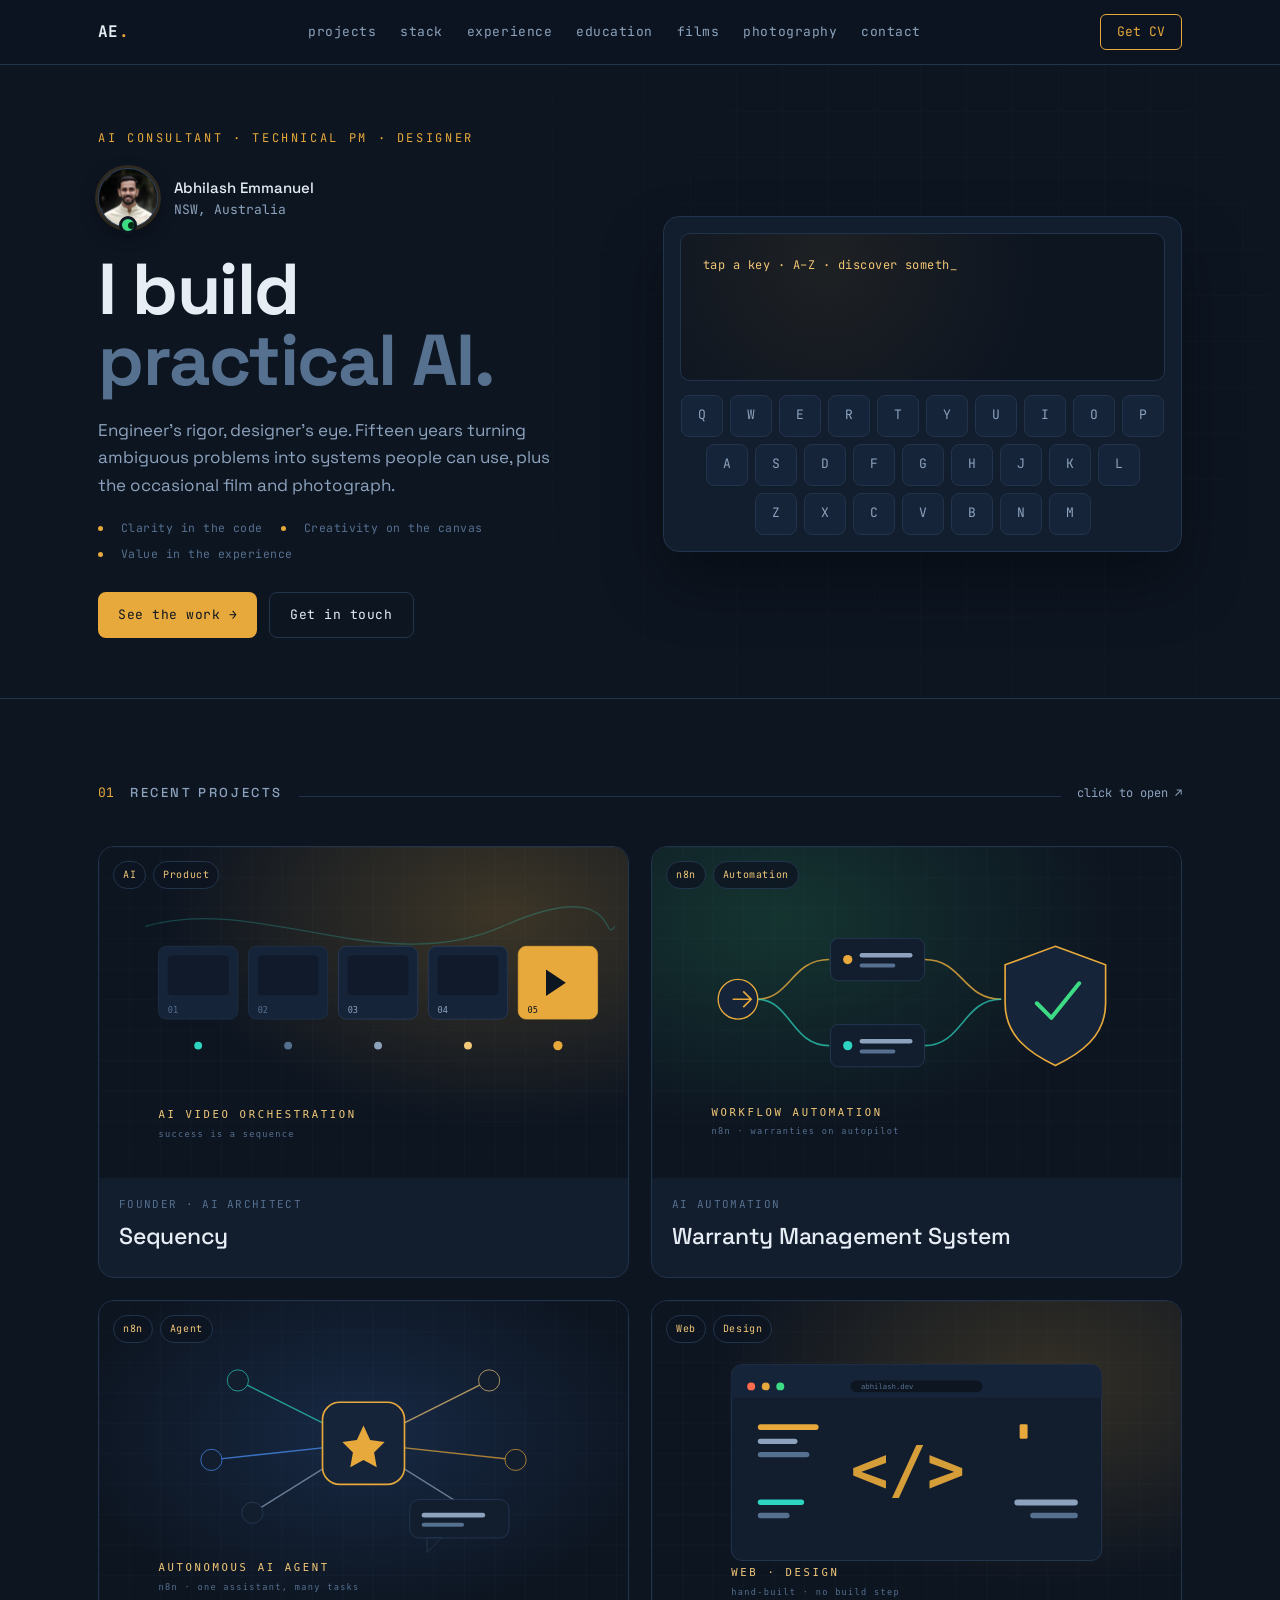
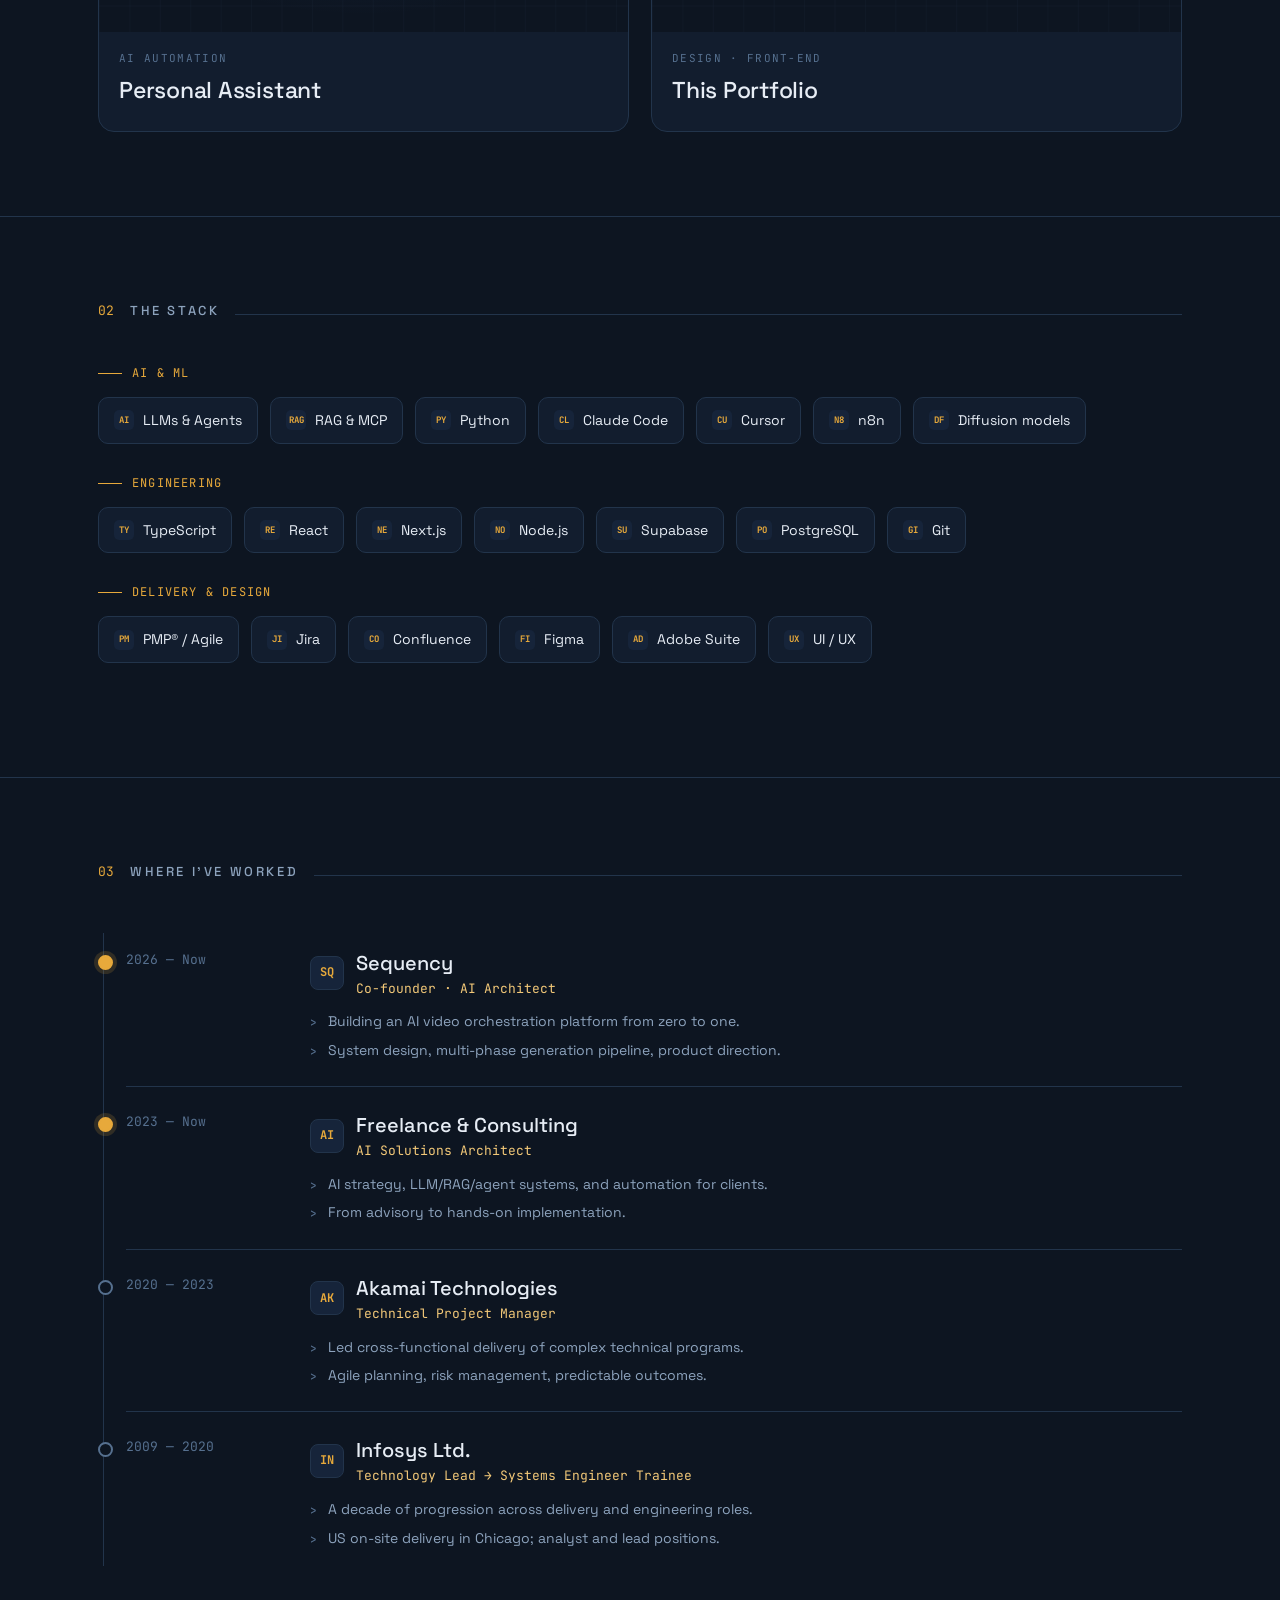
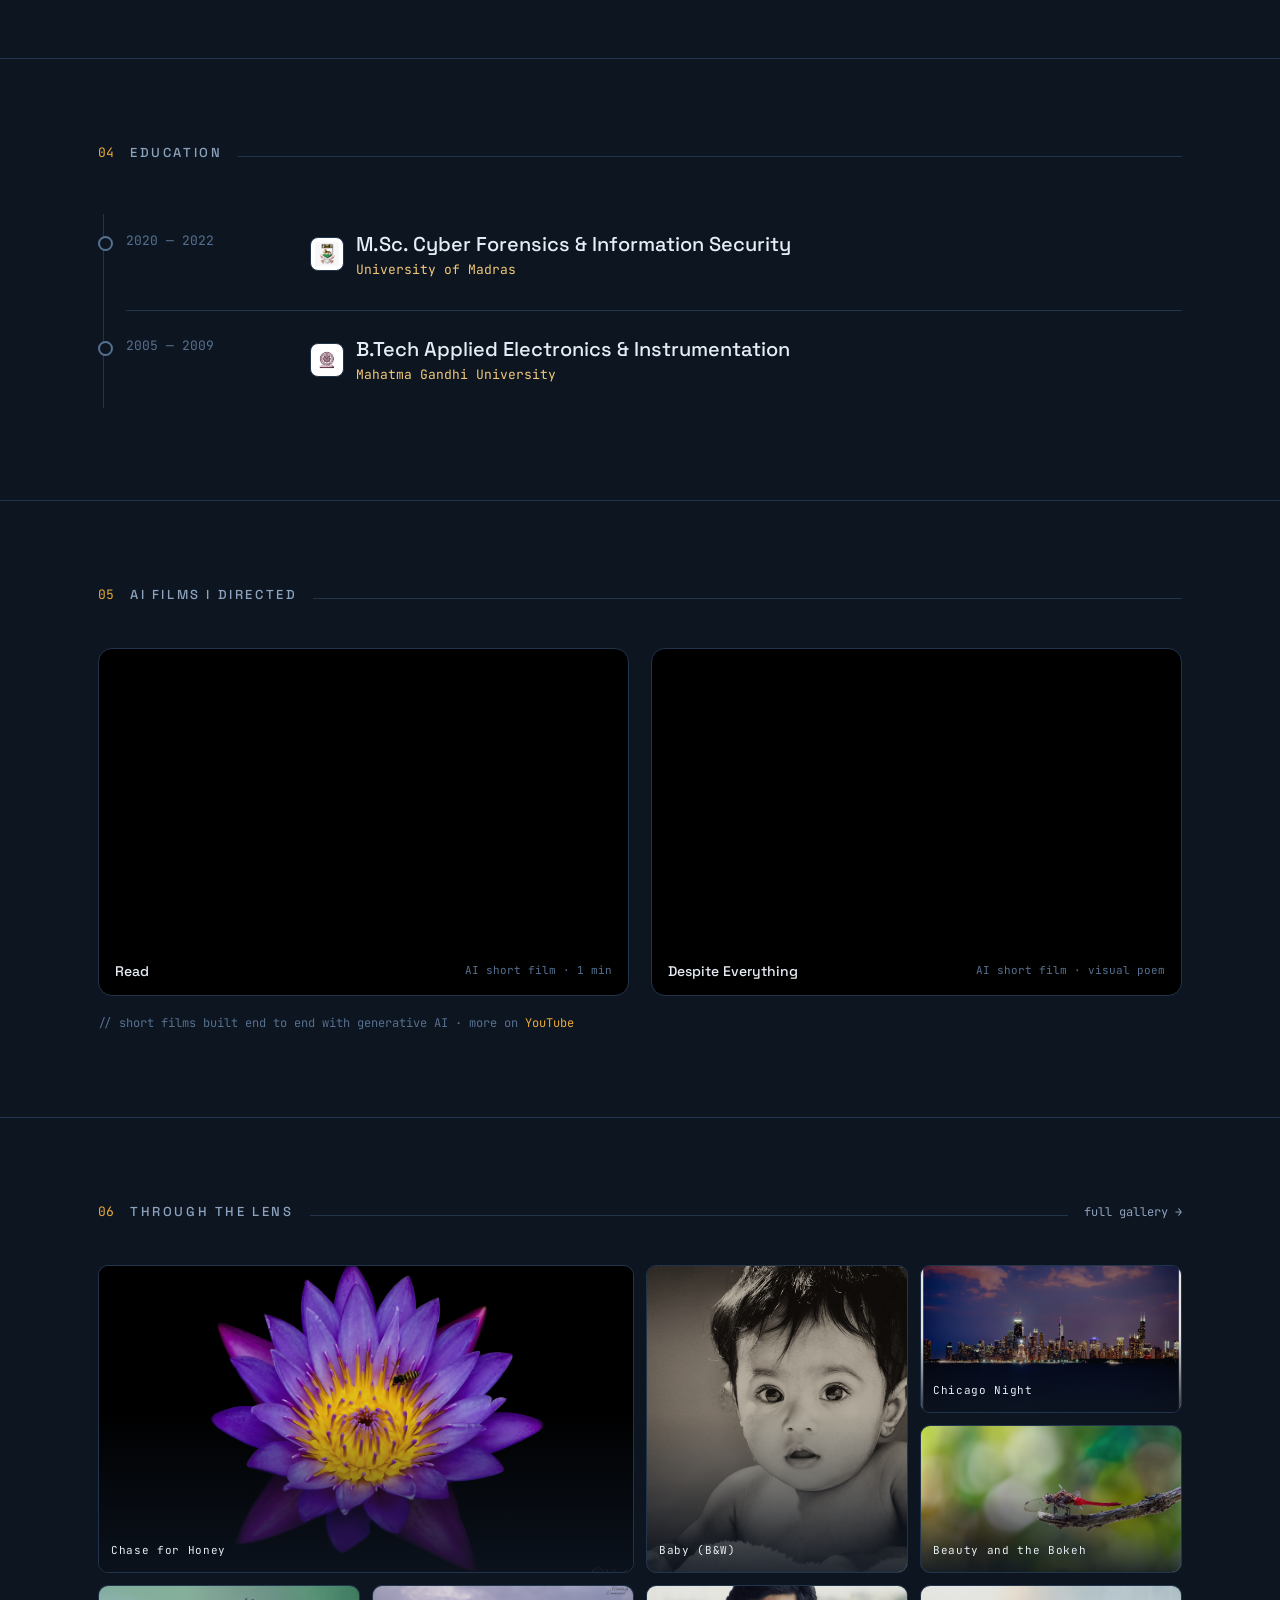
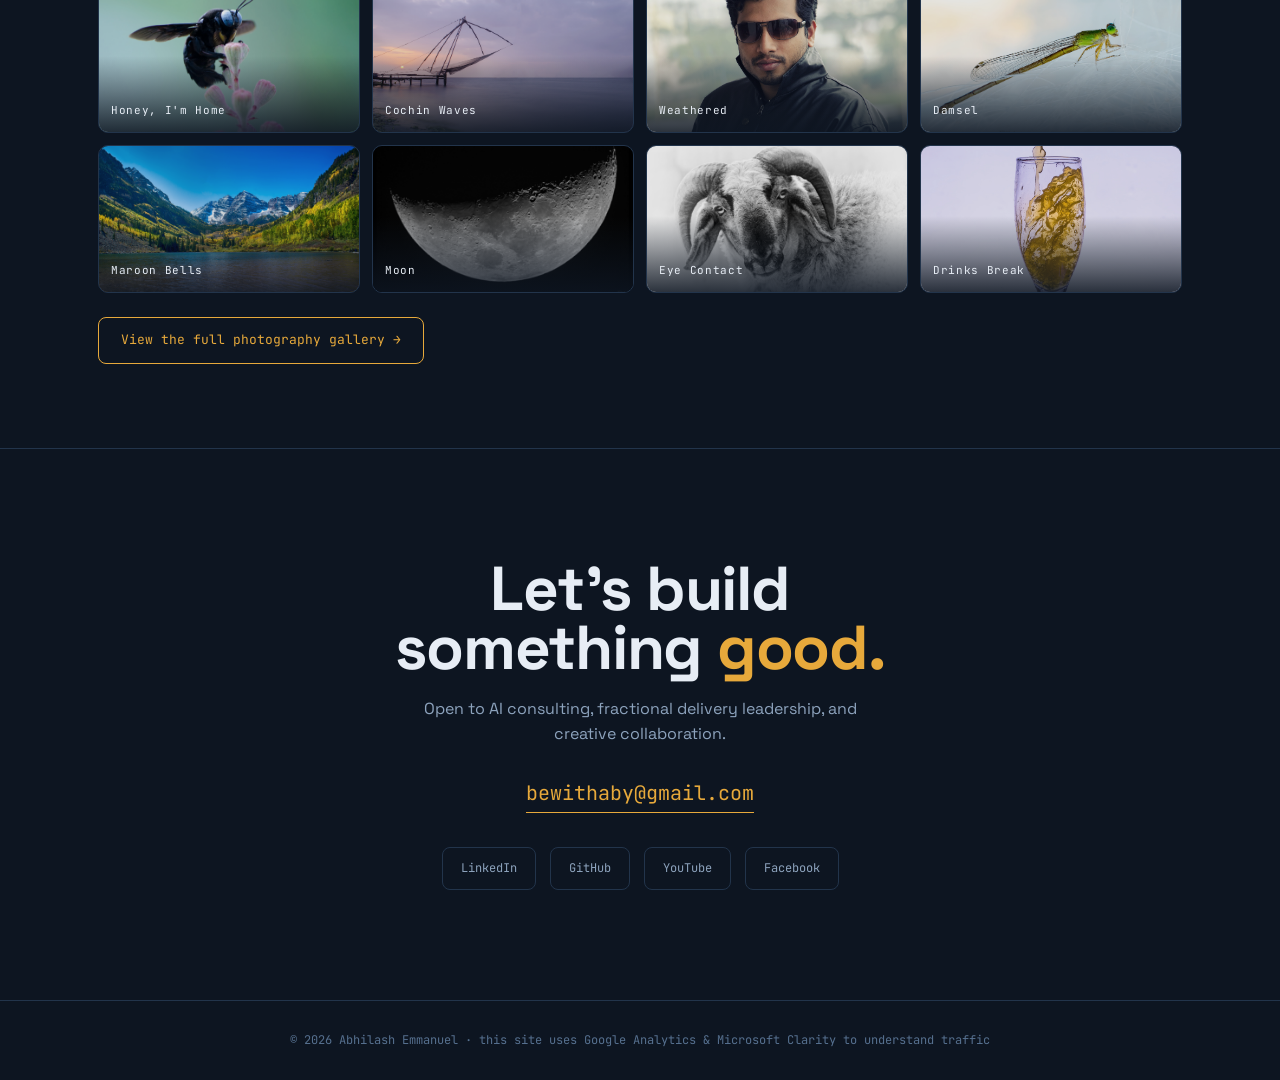
==== index.html @ 1ddc9709 "Add Still Life category, recategorize photos, fix Weathered crop, typewriter hint photography.html: " ====
<!DOCTYPE html>
<html lang="en">
<head>
<meta charset="UTF-8">
<meta name="viewport" content="width=device-width, initial-scale=1.0">
<title>Abhilash Emmanuel · AI Consultant, Designer & Filmmaker</title>
<meta name="description" content="Abhilash Emmanuel, AI consultant, PMP-certified technical project manager, designer and filmmaker. 15+ years turning ambiguous problems into systems people can use.">
<link rel="icon" href="assets/favicon.svg" type="image/svg+xml">
<link rel="icon" href="assets/favicon.ico" sizes="any">
<!-- Google Analytics (GA4) -->
<script async src="https://www.googletagmanager.com/gtag/js?id=G-QEGD1KLBK4"></script>
<script>
  window.dataLayer = window.dataLayer || [];
  function gtag(){dataLayer.push(arguments);}
  gtag('js', new Date());
  gtag('config', 'G-QEGD1KLBK4');
</script>
<!-- Microsoft Clarity -->
<script type="text/javascript">
  (function(c,l,a,r,i,t,y){c[a]=c[a]||function(){(c[a].q=c[a].q||[]).push(arguments)};t=l.createElement(r);t.async=1;t.src="https://www.clarity.ms/tag/"+i;y=l.getElementsByTagName(r)[0];y.parentNode.insertBefore(t,y);})(window,document,"clarity","script","xcfkmgnenl");
</script>
<meta property="og:title" content="Abhilash Emmanuel · AI Consultant, Designer & Filmmaker">
<meta property="og:description" content="Engineer's rigor, designer's eye. Fifteen years turning ambiguous problems into systems people can use, plus the occasional film and photograph.">
<meta property="og:image" content="assets/propic.jpg">
<meta property="og:type" content="website">
<link rel="preconnect" href="https://fonts.googleapis.com">
<link rel="preconnect" href="https://fonts.gstatic.com" crossorigin>
<link href="https://fonts.googleapis.com/css2?family=Space+Grotesk:wght@400;500;700&family=JetBrains+Mono:wght@400;500;700&display=swap" rel="stylesheet">
<style>
:root{
  --ink:#0d1521; --ink-2:#121d2e; --ink-3:#16243a; --line:#22344b; --line-2:#2c4262;
  --text:#e7edf5; --muted:#8da3bd; --faint:#56708f;
  --amber:#e7a93b; --amber-soft:#f2c878; --green:#3ddc84; --teal:#2dd4bf; --coral:#ff6b4d; --blue:#4d94ff;
}
*{margin:0;padding:0;box-sizing:border-box}
html{scroll-behavior:smooth}
body{background:var(--ink);color:var(--text);font-family:'Space Grotesk',sans-serif;line-height:1.6;-webkit-font-smoothing:antialiased;overflow-x:hidden}
.mono{font-family:'JetBrains Mono',monospace}
.wrap{max-width:1140px;margin:0 auto;padding:0 28px}
a{color:inherit;text-decoration:none}
::selection{background:var(--amber);color:var(--ink)}
img{max-width:100%;display:block}

nav{position:sticky;top:0;z-index:80;background:rgba(13,21,33,.82);backdrop-filter:blur(10px);border-bottom:1px solid var(--line)}
nav .wrap{display:flex;align-items:center;justify-content:space-between;height:64px}
.brand{font-weight:700;letter-spacing:.02em;color:inherit;text-decoration:none}
.brand span{color:var(--amber)}
.navlinks{display:flex;gap:24px}
.navlinks a{font-size:13px;color:var(--muted);letter-spacing:.04em;transition:color .2s}
.navlinks a:hover{color:var(--amber)}
.cv-btn{border:1px solid var(--amber);color:var(--amber);padding:7px 16px;border-radius:6px;font-size:13px;transition:all .2s}
.cv-btn:hover{background:var(--amber);color:var(--ink)}

/* hero */
.hero{position:relative;padding:64px 0 60px;border-bottom:1px solid var(--line);overflow:hidden}
.hero::before{content:"";position:absolute;inset:0;background-image:linear-gradient(var(--line) 1px,transparent 1px),linear-gradient(90deg,var(--line) 1px,transparent 1px);background-size:46px 46px;opacity:.16;mask-image:radial-gradient(circle at 75% 40%,#000,transparent 72%)}
.hero .wrap{position:relative;display:grid;grid-template-columns:1fr 1fr;gap:46px;align-items:center}
.eyebrow{font-size:12px;letter-spacing:.22em;color:var(--amber);margin-bottom:20px;text-transform:uppercase}
.idrow{display:flex;align-items:center;gap:16px;margin-bottom:26px}
.av{position:relative;width:60px;height:60px;flex:none}
.av .pic{width:60px;height:60px;border-radius:50%;background:var(--ink-3);border:1px solid var(--line-2);display:flex;align-items:center;justify-content:center;color:var(--faint);font-size:9px;letter-spacing:.06em;overflow:hidden;text-align:center;box-shadow:0 0 0 3px rgba(231,169,59,.16),0 6px 18px rgba(0,0,0,.4)}
.av .pic img{width:100%;height:100%;object-fit:cover;filter:grayscale(.4) contrast(1.05) brightness(.98);transition:filter .35s}
.av:hover .pic img{filter:grayscale(0) contrast(1.02)}
.av .status{position:absolute;bottom:-6px;left:50%;transform:translateX(-50%);height:18px;display:flex;align-items:center;justify-content:flex-start;background:var(--green);color:#062b15;border:3px solid var(--ink);border-radius:20px;overflow:hidden;width:18px;transition:width .35s cubic-bezier(.5,.1,.2,1);white-space:nowrap;z-index:2}
.av .status .dot{width:18px;flex:none;display:flex;align-items:center;justify-content:center}
.av .status .dot::before{content:"";width:7px;height:7px;border-radius:50%;background:#062b15}
.av .status .txt{font-family:'JetBrains Mono';font-size:10px;font-weight:700;letter-spacing:.04em;opacity:0;transition:opacity .25s;padding-right:12px}
.av:hover .status{width:172px}
.av:hover .status .txt{opacity:1;transition-delay:.12s}
.idrow .who .nm{font-weight:500;font-size:15px}
.idrow .who .rl{font-size:13px;color:var(--muted)}
.hero h1{font-size:clamp(38px,5.8vw,72px);line-height:.98;font-weight:700;letter-spacing:-.02em}
.hero h1 .dim{color:var(--faint)}
.lede{margin-top:22px;max-width:470px;color:var(--muted);font-size:17px}
.creed{margin-top:20px;display:flex;flex-wrap:wrap;gap:8px 18px;font-family:'JetBrains Mono';font-size:11.5px;letter-spacing:.04em;color:var(--faint)}
.creed span{display:inline-flex;align-items:center;gap:18px}
.creed span::before{content:"";width:5px;height:5px;border-radius:50%;background:var(--amber);flex:none}
.hero-cta{margin-top:28px;display:flex;gap:12px;flex-wrap:wrap}
.btn{display:inline-flex;align-items:center;gap:8px;font-family:'JetBrains Mono';font-size:13px;letter-spacing:.04em;padding:12px 20px;border-radius:8px;transition:all .2s;cursor:pointer;border:none}
.btn.pri{background:var(--amber);color:var(--ink)}.btn.pri:hover{background:var(--amber-soft)}
.btn.sec{border:1px solid var(--line);color:var(--text);background:none}.btn.sec:hover{border-color:var(--amber);color:var(--amber)}

/* interactive keyboard device */
.device{background:var(--ink-2);border:1px solid var(--line);border-radius:16px;padding:16px;box-shadow:0 30px 60px rgba(0,0,0,.35);transition:transform .35s cubic-bezier(.2,.8,.2,1),box-shadow .35s}
.device:hover{transform:translateY(-4px) scale(1.015);box-shadow:0 42px 84px rgba(0,0,0,.45),0 0 30px rgba(231,169,59,.16)}
.screen{background:var(--ink);border:1px solid var(--line);border-radius:10px;padding:22px;min-height:148px;position:relative;overflow:hidden}
.screen::before{content:"";position:absolute;inset:0;background:radial-gradient(circle at 30% 20%,rgba(231,169,59,.08),transparent 60%)}
.screen .hint{font-family:'JetBrains Mono';font-size:12px;color:var(--amber-soft);letter-spacing:.04em}
.screen .hint .cur{animation:blink 1.1s step-end infinite}
@keyframes blink{50%{opacity:0}}
.screen .out{position:relative;display:flex;gap:16px;align-items:flex-start}
.screen .big{font-family:'Space Grotesk';font-weight:700;font-size:54px;line-height:.9;color:var(--amber);min-width:48px}
.screen .meta .k{font-family:'JetBrains Mono';font-size:11px;letter-spacing:.16em;color:var(--amber-soft);text-transform:uppercase}
.screen .meta .t{font-size:19px;font-weight:500;margin:2px 0 4px}
.screen .meta .d{font-size:13.5px;color:var(--muted);max-width:280px}
.screen .out{opacity:0;transform:translateY(8px);transition:opacity .25s,transform .25s}
.screen.show .out{opacity:1;transform:none}
.screen.show .hint{display:none}
.kb{margin-top:14px;display:flex;flex-direction:column;gap:7px}
.kb .row{display:flex;gap:7px;justify-content:center}
.kb .key{flex:1;max-width:42px;aspect-ratio:1;border-radius:8px;background:var(--ink-3);border:1px solid var(--line);color:var(--muted);font-family:'JetBrains Mono';font-size:13px;display:flex;align-items:center;justify-content:center;cursor:pointer;transition:all .12s;user-select:none}
.kb .key:hover{background:rgba(231,169,59,.20);border-color:var(--amber-soft);color:var(--text);transform:translateY(-2px);box-shadow:0 4px 14px rgba(231,169,59,.22)}
.kb .key.hit{background:var(--amber);color:var(--ink);border-color:var(--amber);transform:translateY(2px);box-shadow:0 0 18px rgba(231,169,59,.5)}
/* attract: breathing glow, runs only while .device.playing, killed on first interaction; reduced-motion handled by global rule */
.device.playing{animation:devBreathe 3.2s ease-in-out infinite}
@keyframes devBreathe{0%,100%{box-shadow:0 30px 60px rgba(0,0,0,.35)}50%{box-shadow:0 30px 60px rgba(0,0,0,.35),0 0 0 1px rgba(231,169,59,.28),0 0 26px rgba(231,169,59,.16)}}

/* sections */
section{padding:84px 0;border-bottom:1px solid var(--line)}
.shead{display:flex;align-items:baseline;gap:16px;margin-bottom:42px}
.shead .num{color:var(--amber);font-size:13px}
.shead h2{font-size:13px;letter-spacing:.2em;color:var(--muted);text-transform:uppercase;font-weight:500}
.shead .line{flex:1;height:1px;background:var(--line)}
.shead .more{font-family:'JetBrains Mono';font-size:12px;color:var(--muted);transition:color .2s}
.shead .more:hover{color:var(--amber)}

/* projects */
.pgrid{display:grid;grid-template-columns:repeat(2,1fr);gap:22px}
.pcard{background:var(--ink-2);border:1px solid var(--line);border-radius:16px;overflow:hidden;cursor:pointer;transition:transform .25s,border-color .25s;opacity:0;transform:translateY(26px)}
.pcard.in{opacity:1;transform:none}
.pcard:hover{transform:translateY(-6px);border-color:var(--line-2)}
.pcard .cover{aspect-ratio:16/10;position:relative;overflow:hidden;background:linear-gradient(135deg,var(--ink-3),var(--ink-2))}
.pcard .cover .cov{position:absolute;inset:0;width:100%;height:100%;object-fit:cover;transition:transform .4s}
.pcard:hover .cover .cov{transform:scale(1.04)}
.pcard .cover .tagrow{position:absolute;left:14px;top:14px;display:flex;gap:7px;z-index:2}
.pcard .cover .tagrow span{font-family:'JetBrains Mono';font-size:10px;letter-spacing:.06em;background:rgba(13,21,33,.8);border:1px solid var(--line);color:var(--amber-soft);padding:5px 9px;border-radius:20px}
.pcard .cover .open{position:absolute;right:14px;bottom:14px;width:36px;height:36px;border-radius:50%;background:var(--amber);color:var(--ink);display:flex;align-items:center;justify-content:center;font-size:18px;opacity:0;transform:scale(.6);transition:all .25s;z-index:2}
.pcard:hover .cover .open{opacity:1;transform:scale(1)}
.pcard .pad{padding:18px 20px 22px}
.pcard .pad .role{font-family:'JetBrains Mono';font-size:11px;letter-spacing:.12em;color:var(--faint);text-transform:uppercase}
.pcard .pad h3{font-size:23px;font-weight:500;margin:5px 0 0;letter-spacing:-.01em}

/* modal */
.modal{position:fixed;inset:0;z-index:200;display:none;align-items:flex-start;justify-content:center;padding:40px 20px;overflow-y:auto}
.modal.open{display:flex}
.modal .scrim{position:fixed;inset:0;background:rgba(5,9,15,.78);backdrop-filter:blur(4px);opacity:0;transition:opacity .3s}
.modal.open .scrim{opacity:1}
.sheet{position:relative;width:min(860px,100%);background:var(--ink-2);border:1px solid var(--line);border-radius:18px;overflow:hidden;transform:translateY(20px) scale(.98);opacity:0;transition:transform .32s cubic-bezier(.2,.8,.2,1),opacity .32s;margin:auto}
.modal.open .sheet{transform:none;opacity:1}
.sheet .hero-img{aspect-ratio:21/9;background:linear-gradient(135deg,var(--ink-3),#0c1726);position:relative;display:flex;align-items:flex-end;padding:24px;overflow:hidden}
.sheet .hero-img .cov{position:absolute;inset:0;width:100%;height:100%;object-fit:cover}
.sheet .hero-img .lbl{position:relative;font-family:'JetBrains Mono';font-size:12px;color:var(--faint);z-index:2}
.sheet .close{position:absolute;top:16px;right:16px;width:38px;height:38px;border-radius:50%;background:rgba(13,21,33,.8);border:1px solid var(--line);color:var(--text);font-size:18px;cursor:pointer;z-index:3;transition:all .2s}
.sheet .close:hover{border-color:var(--coral);color:var(--coral)}
.sheet .content{padding:26px 30px 32px}
.sheet .role{font-family:'JetBrains Mono';font-size:11px;letter-spacing:.14em;color:var(--amber);text-transform:uppercase}
.sheet h3{font-size:32px;font-weight:700;letter-spacing:-.02em;margin:6px 0 12px}
.sheet .scope{display:flex;flex-wrap:wrap;gap:8px;margin-bottom:20px}
.sheet .scope span{font-family:'JetBrains Mono';font-size:11px;color:var(--muted);border:1px solid var(--line);padding:5px 11px;border-radius:20px}
.sheet .desc p{color:var(--muted);font-size:15px;margin-bottom:12px}
.sheet .desc b{color:var(--text);font-weight:500}
.sheet .modlink{display:inline-flex;align-items:center;gap:8px;background:var(--amber);color:var(--ink);font-family:'JetBrains Mono';font-size:13px;padding:11px 20px;border-radius:8px;margin-top:6px}

/* experience + education */
.tl{position:relative;padding-left:28px}
.tl::before{content:"";position:absolute;left:5px;top:8px;bottom:8px;width:1px;background:var(--line)}
.job{position:relative;display:grid;grid-template-columns:160px 1fr;gap:24px;padding:22px 0;border-top:1px solid var(--line)}
.job:first-child{border-top:none}
.job::before{content:"";position:absolute;left:-28px;top:30px;width:11px;height:11px;border-radius:50%;background:var(--ink);border:2px solid var(--faint)}
.job.now::before{background:var(--amber);border-color:var(--amber);box-shadow:0 0 0 4px rgba(231,169,59,.16)}
.job .when{font-family:'JetBrains Mono';font-size:13px;color:var(--faint);padding-top:3px}
.job .co{display:flex;align-items:center;gap:12px;margin-bottom:8px}
.job .co .lg{width:34px;height:34px;border-radius:8px;background:var(--ink-3);border:1px solid var(--line);display:flex;align-items:center;justify-content:center;font-family:'JetBrains Mono';font-size:12px;font-weight:700;color:var(--amber);flex:none;overflow:hidden}
.job .co .lg.logo{background:#fff;padding:4px}
.job .co .lg.logo img{width:100%;height:100%;object-fit:contain}
.job .co .nm{font-size:20px;font-weight:500}
.job .co .role{font-size:13px;color:var(--amber-soft)}
.job ul{list-style:none;color:var(--muted);font-size:14px}
.job li{padding:3px 0 3px 18px;position:relative}
.job li::before{content:"›";position:absolute;left:0;color:var(--faint)}

/* films */
.vgrid{display:grid;grid-template-columns:1fr 1fr;gap:22px}
.vid{background:#000;border:1px solid var(--line);border-radius:14px;overflow:hidden}
.vid .fr{position:relative;width:100%;aspect-ratio:16/9}
.vid .fr iframe{position:absolute;inset:0;width:100%;height:100%;border:0}
.vid .cap{display:flex;align-items:center;justify-content:space-between;padding:13px 16px}
.vid .cap b{font-weight:500;font-size:14px}
.vid .cap .t{font-family:'JetBrains Mono';font-size:11px;color:var(--faint)}
.note{margin-top:18px;font-family:'JetBrains Mono';font-size:12px;color:var(--faint)}

/* skills */
.skill-cat{margin-bottom:30px}
.skill-cat .ch{font-family:'JetBrains Mono';font-size:12px;letter-spacing:.1em;color:var(--amber);text-transform:uppercase;margin-bottom:14px;display:flex;align-items:center;gap:10px}
.skill-cat .ch::before{content:"";width:24px;height:1px;background:var(--amber)}
.chips{display:flex;flex-wrap:wrap;gap:12px}
.chip{display:inline-flex;align-items:center;gap:9px;background:var(--ink-2);border:1px solid var(--line);border-radius:10px;padding:11px 15px;font-size:14px;opacity:0;transform:translateY(14px) scale(.96);transition:opacity .45s ease,transform .45s ease,border-color .2s,background .2s}
.chip.in{opacity:1;transform:none}
.chip:hover{border-color:var(--amber);background:var(--ink-3)}
.chip img{width:20px;height:20px}
.chip .ph2{width:20px;height:20px;border-radius:5px;background:var(--ink-3);color:var(--amber);font-family:'JetBrains Mono';font-size:9px;font-weight:700;display:flex;align-items:center;justify-content:center}

/* photography */
.gal{display:grid;grid-template-columns:repeat(4,1fr);grid-auto-rows:148px;gap:12px}
.shot{background:var(--ink-2);border:1px solid var(--line);border-radius:10px;display:flex;align-items:flex-end;padding:12px;color:var(--text);font-size:11px;letter-spacing:.06em;position:relative;overflow:hidden;font-family:'JetBrains Mono';transition:transform .3s,border-color .3s}
.shot img{position:absolute;inset:0;width:100%;height:100%;object-fit:cover;z-index:0;filter:grayscale(.12) brightness(.9);transition:transform .4s,filter .4s}
.shot::after{content:"";position:absolute;inset:0;z-index:1;background:linear-gradient(transparent 48%,rgba(13,21,33,.86))}
.shot:hover{transform:translateY(-4px);border-color:var(--line-2)}
.shot:hover img{transform:scale(1.05);filter:none}
.shot span{position:relative;z-index:2}
.shot.big{grid-column:span 2;grid-row:span 2}.shot.tall{grid-row:span 2}
.gallink{margin-top:24px;display:inline-flex;align-items:center;gap:10px;font-family:'JetBrains Mono';font-size:13px;color:var(--amber);border:1px solid var(--amber);padding:12px 22px;border-radius:8px;transition:all .2s}
.gallink:hover{background:var(--amber);color:var(--ink)}

/* contact */
.contact{text-align:center;padding:110px 0}
.contact h2{font-size:clamp(34px,6vw,62px);font-weight:700;letter-spacing:-.02em;line-height:.96}
.contact h2 span{color:var(--amber)}
.contact p{color:var(--muted);margin:18px auto 30px;max-width:440px}
.mail{display:inline-block;font-family:'JetBrains Mono';font-size:clamp(15px,2.4vw,20px);border-bottom:1px solid var(--amber);padding-bottom:3px;color:var(--amber)}
.social{display:flex;gap:14px;justify-content:center;margin-top:34px;flex-wrap:wrap}
.social a{font-family:'JetBrains Mono';font-size:12px;border:1px solid var(--line);border-radius:8px;padding:11px 18px;color:var(--muted);transition:all .2s}
.social a:hover{border-color:var(--amber);color:var(--amber)}
footer{padding:30px 0;text-align:center;color:var(--faint);font-size:12px;font-family:'JetBrains Mono'}

@media(max-width:860px){
  .navlinks{display:none}
  .hero .wrap{grid-template-columns:1fr;gap:34px}
  .pgrid{grid-template-columns:1fr}
  .vgrid{grid-template-columns:1fr}
  .job{grid-template-columns:1fr;gap:6px}
  .gal{grid-template-columns:repeat(2,1fr)}.shot.big{grid-column:span 2}
  .kb .key{max-width:34px}
}
@media(prefers-reduced-motion:reduce){*{animation-duration:.001s!important;transition-duration:.06s!important}}
</style>
</head>
<body>

<nav><div class="wrap">
  <a href="index.html" class="brand mono" aria-label="Home">AE<span>.</span></a>
  <div class="navlinks mono">
    <a href="#projects">projects</a><a href="#skills">stack</a><a href="#experience">experience</a><a href="#education">education</a>
    <a href="#films">films</a><a href="photography.html">photography</a><a href="#contact">contact</a>
  </div>
  <a href="assets/CV.pdf" target="_blank" rel="noopener" class="cv-btn mono">Get CV</a>
</div></nav>

<header class="hero"><div class="wrap">
  <div>
    <div class="eyebrow mono">AI Consultant · Technical PM · Designer</div>
    <div class="idrow">
      <div class="av" title="Open to Collaborate">
        <div class="pic mono"><img src="assets/propic.jpg" alt="Abhilash Emmanuel"></div>
        <div class="status"><span class="dot"></span><span class="txt">OPEN TO COLLABORATE</span></div>
      </div>
      <div class="who"><div class="nm">Abhilash Emmanuel</div><div class="rl mono">NSW, Australia</div></div>
    </div>
    <h1>I build<br><span class="dim">practical AI.</span></h1>
    <p class="lede">Engineer's rigor, designer's eye. Fifteen years turning ambiguous problems into systems people can use, plus the occasional film and photograph.</p>
    <div class="creed mono"><span>Clarity in the code</span><span>Creativity on the canvas</span><span>Value in the experience</span></div>
    <div class="hero-cta">
      <a href="#projects" class="btn pri mono">See the work →</a>
      <a href="#contact" class="btn sec mono">Get in touch</a>
    </div>
  </div>

  <div class="device playing" id="device" aria-label="Interactive A to Z keyboard, tap a key">
    <div class="screen" id="screen">
      <div class="hint mono"><span id="typed"></span><span class="cur">_</span></div>
      <div class="out">
        <div class="big" id="o-letter">A</div>
        <div class="meta"><div class="k mono" id="o-kicker"></div><div class="t" id="o-title"></div><div class="d" id="o-desc"></div></div>
      </div>
    </div>
    <div class="kb mono" id="kb"></div>
  </div>
</div></header>

<section id="projects"><div class="wrap">
  <div class="shead"><span class="num mono">01</span><h2>Recent projects</h2><div class="line"></div><span class="more mono">click to open ↗</span></div>
  <div class="pgrid" id="pgrid">
    <div class="pcard" data-proj="sequency">
      <div class="cover"><img class="cov" src="assets/projects/cover-sequency.svg" alt="Sequency"><div class="tagrow"><span>AI</span><span>Product</span></div><div class="open">↗</div></div>
      <div class="pad"><div class="role mono">Founder · AI Architect</div><h3>Sequency</h3></div>
    </div>
    <div class="pcard" data-proj="warranty">
      <div class="cover"><img class="cov" src="assets/projects/cover-warranty.svg" alt="Warranty Management System"><div class="tagrow"><span>n8n</span><span>Automation</span></div><div class="open">↗</div></div>
      <div class="pad"><div class="role mono">AI Automation</div><h3>Warranty Management System</h3></div>
    </div>
    <div class="pcard" data-proj="assistant">
      <div class="cover"><img class="cov" src="assets/projects/cover-assistant.svg" alt="Personal Assistant"><div class="tagrow"><span>n8n</span><span>Agent</span></div><div class="open">↗</div></div>
      <div class="pad"><div class="role mono">AI Automation</div><h3>Personal Assistant</h3></div>
    </div>
    <div class="pcard" data-proj="portfolio">
      <div class="cover"><img class="cov" src="assets/projects/cover-portfolio.svg" alt="Portfolio"><div class="tagrow"><span>Web</span><span>Design</span></div><div class="open">↗</div></div>
      <div class="pad"><div class="role mono">Design · Front-end</div><h3>This Portfolio</h3></div>
    </div>
  </div>
</div></section>

<section id="skills"><div class="wrap">
  <div class="shead"><span class="num mono">02</span><h2>The stack</h2><div class="line"></div></div>
  <div class="skill-cat"><div class="ch mono">AI &amp; ML</div><div class="chips">
    <span class="chip"><span class="ph2">AI</span>LLMs &amp; Agents</span>
    <span class="chip"><span class="ph2">RAG</span>RAG &amp; MCP</span>
    <span class="chip"><img data-src="python/python-original" alt="">Python</span>
    <span class="chip"><span class="ph2">CL</span>Claude Code</span>
    <span class="chip"><span class="ph2">CU</span>Cursor</span>
    <span class="chip"><span class="ph2">N8</span>n8n</span>
    <span class="chip"><span class="ph2">DF</span>Diffusion models</span>
  </div></div>
  <div class="skill-cat"><div class="ch mono">Engineering</div><div class="chips">
    <span class="chip"><img data-src="typescript/typescript-original" alt="">TypeScript</span>
    <span class="chip"><img data-src="react/react-original" alt="">React</span>
    <span class="chip"><img data-src="nextjs/nextjs-original" alt="">Next.js</span>
    <span class="chip"><img data-src="nodejs/nodejs-original" alt="">Node.js</span>
    <span class="chip"><img data-src="supabase/supabase-original" alt="">Supabase</span>
    <span class="chip"><img data-src="postgresql/postgresql-original" alt="">PostgreSQL</span>
    <span class="chip"><img data-src="git/git-original" alt="">Git</span>
  </div></div>
  <div class="skill-cat"><div class="ch mono">Delivery &amp; Design</div><div class="chips">
    <span class="chip"><span class="ph2">PM</span>PMP® / Agile</span>
    <span class="chip"><img data-src="jira/jira-original" alt="">Jira</span>
    <span class="chip"><img data-src="confluence/confluence-original" alt="">Confluence</span>
    <span class="chip"><img data-src="figma/figma-original" alt="">Figma</span>
    <span class="chip"><span class="ph2">AD</span>Adobe Suite</span>
    <span class="chip"><span class="ph2">UX</span>UI / UX</span>
  </div></div>
</div></section>

<section id="experience"><div class="wrap">
  <div class="shead"><span class="num mono">03</span><h2>Where I've worked</h2><div class="line"></div></div>
  <div class="tl">
    <div class="job now"><div class="when">2026 — Now</div><div><div class="co"><div class="lg">SQ</div><div><div class="nm">Sequency</div><div class="role mono">Co-founder · AI Architect</div></div></div><ul><li>Building an AI video orchestration platform from zero to one.</li><li>System design, multi-phase generation pipeline, product direction.</li></ul></div></div>
    <div class="job now"><div class="when">2023 — Now</div><div><div class="co"><div class="lg">AI</div><div><div class="nm">Freelance &amp; Consulting</div><div class="role mono">AI Solutions Architect</div></div></div><ul><li>AI strategy, LLM/RAG/agent systems, and automation for clients.</li><li>From advisory to hands-on implementation.</li></ul></div></div>
    <div class="job"><div class="when">2020 — 2023</div><div><div class="co"><div class="lg">AK</div><div><div class="nm">Akamai Technologies</div><div class="role mono">Technical Project Manager</div></div></div><ul><li>Led cross-functional delivery of complex technical programs.</li><li>Agile planning, risk management, predictable outcomes.</li></ul></div></div>
    <div class="job"><div class="when">2009 — 2020</div><div><div class="co"><div class="lg">IN</div><div><div class="nm">Infosys Ltd.</div><div class="role mono">Technology Lead → Systems Engineer Trainee</div></div></div><ul><li>A decade of progression across delivery and engineering roles.</li><li>US on-site delivery in Chicago; analyst and lead positions.</li></ul></div></div>
  </div>
</div></section>

<section id="education"><div class="wrap">
  <div class="shead"><span class="num mono">04</span><h2>Education</h2><div class="line"></div></div>
  <div class="tl">
    <div class="job"><div class="when">2020 — 2022</div><div><div class="co"><div class="lg logo"><img src="assets/timeline/unomlogo.png" alt="University of Madras"></div><div><div class="nm">M.Sc. Cyber Forensics &amp; Information Security</div><div class="role mono">University of Madras</div></div></div></div></div>
    <div class="job"><div class="when">2005 — 2009</div><div><div class="co"><div class="lg logo"><img src="assets/timeline/mglogo.png" alt="Mahatma Gandhi University"></div><div><div class="nm">B.Tech Applied Electronics &amp; Instrumentation</div><div class="role mono">Mahatma Gandhi University</div></div></div></div></div>
  </div>
</div></section>

<section id="films"><div class="wrap">
  <div class="shead"><span class="num mono">05</span><h2>AI films I directed</h2><div class="line"></div></div>
  <div class="vgrid">
    <div class="vid"><div class="fr"><iframe src="https://www.youtube-nocookie.com/embed/qTOToRxtrRI" title="Read, AI short film" loading="lazy" allow="accelerometer; autoplay; clipboard-write; encrypted-media; gyroscope; picture-in-picture" allowfullscreen></iframe></div><div class="cap"><b>Read</b><span class="t mono">AI short film · 1 min</span></div></div>
    <div class="vid"><div class="fr"><iframe src="https://www.youtube-nocookie.com/embed/NxaVQ67XbiA" title="Despite Everything, AI short film" loading="lazy" allow="accelerometer; autoplay; clipboard-write; encrypted-media; gyroscope; picture-in-picture" allowfullscreen></iframe></div><div class="cap"><b>Despite Everything</b><span class="t mono">AI short film · visual poem</span></div></div>
  </div>
  <p class="note mono">// short films built end to end with generative AI · more on <a href="https://www.youtube.com/@Abhilash_Emmanuel" style="color:var(--amber)">YouTube</a></p>
</div></section>


<section id="photo"><div class="wrap">
  <div class="shead"><span class="num mono">06</span><h2>Through the lens</h2><div class="line"></div><a href="photography.html" class="more mono">full gallery →</a></div>
  <div class="gal">
    <div class="shot big"><img src="assets/photography/Chase-for-Honey.jpg" alt="Chase for Honey" loading="lazy"><span>Chase for Honey</span></div>
    <div class="shot tall"><img src="assets/photography/Baby_bw.jpg" alt="Baby (B&W)" loading="lazy"><span>Baby (B&amp;W)</span></div>
    <div class="shot"><img src="assets/photography/Chicago%20Night.jpg" alt="Chicago Night" loading="lazy"><span>Chicago Night</span></div>
    <div class="shot"><img src="assets/photography/Beauty-and-the-Bokeh.jpg" alt="Beauty and the Bokeh" loading="lazy"><span>Beauty and the Bokeh</span></div>
    <div class="shot"><img src="assets/photography/Honey%2C-I_m-Home.jpg" alt="Honey, I'm Home" loading="lazy"><span>Honey, I'm Home</span></div>
    <div class="shot"><img src="assets/photography/Cochin%20Waves.jpg" alt="Cochin Waves" loading="lazy"><span>Cochin Waves</span></div>
    <div class="shot"><img src="assets/photography/pure-leather.jpg" alt="Weathered" loading="lazy" style="object-position:center 18%"><span>Weathered</span></div>
    <div class="shot"><img src="assets/photography/damsel.jpg" alt="Damsel" loading="lazy"><span>Damsel</span></div>
    <div class="shot"><img src="assets/photography/maroon%20bells.jpg" alt="Maroon Bells" loading="lazy"><span>Maroon Bells</span></div>
    <div class="shot"><img src="assets/photography/moon.jpg" alt="Moon" loading="lazy"><span>Moon</span></div>
    <div class="shot"><img src="assets/photography/eye-contact.jpg" alt="Eye Contact" loading="lazy"><span>Eye Contact</span></div>
    <div class="shot"><img src="assets/photography/Drinks-Break.jpg" alt="Drinks Break" loading="lazy"><span>Drinks Break</span></div>
  </div>
  <a href="photography.html" class="gallink mono">View the full photography gallery →</a>
</div></section>

<section id="contact" class="contact"><div class="wrap">
  <h2>Let's build<br>something <span>good.</span></h2>
  <p>Open to AI consulting, fractional delivery leadership, and creative collaboration.</p>
  <a href="mailto:bewithaby@gmail.com" class="mail">bewithaby@gmail.com</a>
  <div class="social mono">
    <a href="https://www.linkedin.com/in/abhilash-emmanuel/" target="_blank" rel="noopener">LinkedIn</a>
    <a href="https://github.com/bewithaby" target="_blank" rel="noopener">GitHub</a>
    <a href="https://www.youtube.com/@Abhilash_Emmanuel" target="_blank" rel="noopener">YouTube</a>
    <a href="https://www.facebook.com/bewithaby" target="_blank" rel="noopener">Facebook</a>
  </div>
</div></section>

<footer class="mono">© 2026 Abhilash Emmanuel · this site uses Google Analytics &amp; Microsoft Clarity to understand traffic</footer>

<!-- project modal -->
<div class="modal" id="modal">
  <div class="scrim" data-close></div>
  <div class="sheet" role="dialog" aria-modal="true">
    <button class="close" data-close aria-label="Close">×</button>
    <div class="hero-img"><img class="cov" id="m-cover-img" src="" alt=""><div class="lbl mono" id="m-cover">project cover</div></div>
    <div class="content">
      <div class="role mono" id="m-role"></div>
      <h3 id="m-title"></h3>
      <div class="scope" id="m-scope"></div>
      <div class="desc" id="m-desc"></div>
      <a href="#" target="_blank" rel="noopener" class="modlink mono" id="m-link">View live →</a>
    </div>
  </div>
</div>

<script>
/* ---- interactive A-Z keyboard ---- */
const AZ={
  A:['AI','Practical AI','Building LLM and agent systems that hold up in production.'],
  B:['Brand','Brand & identity','Visual identity, design systems and brand strategy.'],
  C:['Cursor','AI-first dev','Shipping fast with Cursor, Claude Code and modern tooling.'],
  D:['Design','Design','UI/UX and user-centered research, not just engineering.'],
  E:['Enterprise','Enterprise delivery','Three years leading technical programs at Akamai.'],
  F:['Films','AI filmmaking','Directing short films built end to end with generative AI.'],
  G:['Generative','Generative AI','Image, video and motion with diffusion model pipelines.'],
  H:['Hands-on','Hands-on','Strategy is good, but I still build the thing myself.'],
  I:['Infosys','Infosys','A decade of delivery, including on-site work in Chicago.'],
  J:['Jira','Agile delivery','Jira, Scrum and the unglamorous craft of shipping on time.'],
  K:['Knowledge','Automation','Turning messy manual work into reliable automated systems.'],
  L:['LLMs','LLMs, RAG & MCP','The core toolkit behind most of what I build today.'],
  M:['M.Sc.','M.Sc.','Cyber Forensics & Information Security, University of Madras.'],
  N:['n8n','n8n & Make','Orchestrating AI workflows without reinventing the plumbing.'],
  O:['Orchestration','Orchestration','Coordinating many models and steps into one clean pipeline.'],
  P:['PMP','PMP® certified','Project Management Professional. Delivery is a discipline.'],
  Q:['Quick','Rapid prototyping','From idea to working prototype in days, not months.'],
  R:['RAG','Retrieval','Grounding models in real data so answers stay honest.'],
  S:['Sequency','Sequency','My AI video orchestration platform. Success is a sequence.'],
  T:['TPM','Technical PM','Bridging engineers, designers and stakeholders.'],
  U:['UX','UI / UX','Designing experiences people actually want to use.'],
  V:['Visual','Visual design','Adobe Suite, brand work and a real eye for craft.'],
  W:['Where','Based in NSW','Working from New South Wales, Australia. Open to remote.'],
  X:['X-functional','Cross-functional','Leading teams across engineering, design and product.'],
  Y:['YouTube','On YouTube','Where my AI films and experiments live.'],
  Z:['Zero','Zero to one','Building Sequency from a blank page to a real product.']
};
const rows=['QWERTYUIOP','ASDFGHJKL','ZXCVBNM'];
const kb=document.getElementById('kb');
rows.forEach(r=>{const d=document.createElement('div');d.className='row';[...r].forEach(ch=>{const k=document.createElement('div');k.className='key';k.textContent=ch;k.dataset.key=ch;d.appendChild(k)});kb.appendChild(d)});
const screen=document.getElementById('screen');
const device=document.getElementById('device');
function stopAttract(){if(device)device.classList.remove('playing')}
/* typewriter: type the hint phrase once on load */
const typed=document.getElementById('typed'),TYPE='tap a key · A–Z · discover something about me';
if(typed){if(matchMedia('(prefers-reduced-motion:reduce)').matches){typed.textContent=TYPE}
else{let ti=0;(function tw(){if(ti<=TYPE.length){typed.textContent=TYPE.slice(0,ti++);setTimeout(tw,55)}})()}}
function reveal(ch){const e=AZ[ch];if(!e)return;stopAttract();document.getElementById('o-letter').textContent=ch;document.getElementById('o-kicker').textContent=e[0];document.getElementById('o-title').textContent=e[1];document.getElementById('o-desc').textContent=e[2];screen.classList.remove('show');void screen.offsetWidth;screen.classList.add('show');const key=kb.querySelector('[data-key="'+ch+'"]');if(key){key.classList.add('hit');setTimeout(()=>key.classList.remove('hit'),220)}}
kb.addEventListener('click',e=>{const k=e.target.closest('.key');if(k)reveal(k.dataset.key)});
addEventListener('keydown',e=>{const ch=e.key.toUpperCase();if(AZ[ch])reveal(ch)});

/* ---- devicon lazy load ---- */
document.querySelectorAll('.chip img[data-src]').forEach(img=>{img.src='https://cdn.jsdelivr.net/gh/devicons/devicon/icons/'+img.dataset.src+'.svg';img.onerror=()=>{const ph=document.createElement('span');ph.className='ph2';ph.textContent=(img.nextSibling&&img.nextSibling.textContent||'·').trim().slice(0,2).toUpperCase();img.replaceWith(ph)}});

/* ---- reveals ---- */
const io=new IntersectionObserver(es=>es.forEach(e=>{if(e.isIntersecting){e.target.classList.add('in');io.unobserve(e.target)}}),{threshold:.18});
document.querySelectorAll('.pcard').forEach((el,i)=>{el.style.transitionDelay=(i%2*.08)+'s';io.observe(el)});
const cio=new IntersectionObserver(es=>es.forEach(e=>{if(e.isIntersecting){e.target.classList.add('in');cio.unobserve(e.target)}}),{threshold:.4});
document.querySelectorAll('.chip').forEach((el,i)=>{el.style.transitionDelay=((i%7)*.05)+'s';cio.observe(el)});

/* ---- project modal ---- */
const PROJ={
  sequency:{role:'Founder · AI Architect',title:'Sequency',scope:['Next.js','Python','Lovable','Cursor','Antigravity'],cover:'assets/projects/cover-sequency.svg',link:'https://sequency.cc/',
    desc:'<p>An AI-driven video orchestration platform designed to streamline high-fidelity video production workflows.</p><p><b>The build.</b> A multi-phase orchestration pipeline that plans, generates images, then video, with continuity logic holding the sequence together.</p>'},
  warranty:{role:'AI Automation',title:'Warranty Management System',scope:['n8n','JavaScript','HTML'],cover:'assets/projects/cover-warranty.svg',link:'https://github.com/bewithaby/Warranty-Management-System-n8n',
    desc:'<p>A system to manage warranties efficiently using n8n workflows, turning manual tracking into reliable automation.</p>'},
  assistant:{role:'AI Automation',title:'Personal Assistant',scope:['n8n','JavaScript','HTML'],cover:'assets/projects/cover-assistant.svg',link:'https://github.com/bewithaby/Personal-Assistant-n8n',
    desc:'<p>An autonomous personal AI assistant built on n8n, wiring LLMs into real day-to-day workflows.</p>'},
  portfolio:{role:'Design · Front-end',title:'This Portfolio',scope:['HTML','CSS','JavaScript'],cover:'assets/projects/cover-portfolio.svg',link:'https://github.com/bewithaby/abhilash-portfolio',
    desc:'<p>The dark, dependency-light site you are reading now. Hand-built, no framework, no build step.</p>'}
};
const modal=document.getElementById('modal');
function openProj(id){const p=PROJ[id];if(!p)return;document.getElementById('m-role').textContent=p.role;document.getElementById('m-title').textContent=p.title;document.getElementById('m-cover').textContent=p.title;const ci=document.getElementById('m-cover-img');ci.src=p.cover;ci.alt=p.title;document.getElementById('m-link').href=p.link;document.getElementById('m-scope').innerHTML=p.scope.map(s=>'<span>'+s+'</span>').join('');document.getElementById('m-desc').innerHTML=p.desc;modal.classList.add('open');document.body.style.overflow='hidden'}
function closeProj(){modal.classList.remove('open');document.body.style.overflow=''}
document.querySelectorAll('.pcard').forEach(c=>c.addEventListener('click',()=>openProj(c.dataset.proj)));
modal.querySelectorAll('[data-close]').forEach(el=>el.addEventListener('click',closeProj));
addEventListener('keydown',e=>{if(e.key==='Escape')closeProj()});
</script>

</body>
</html>
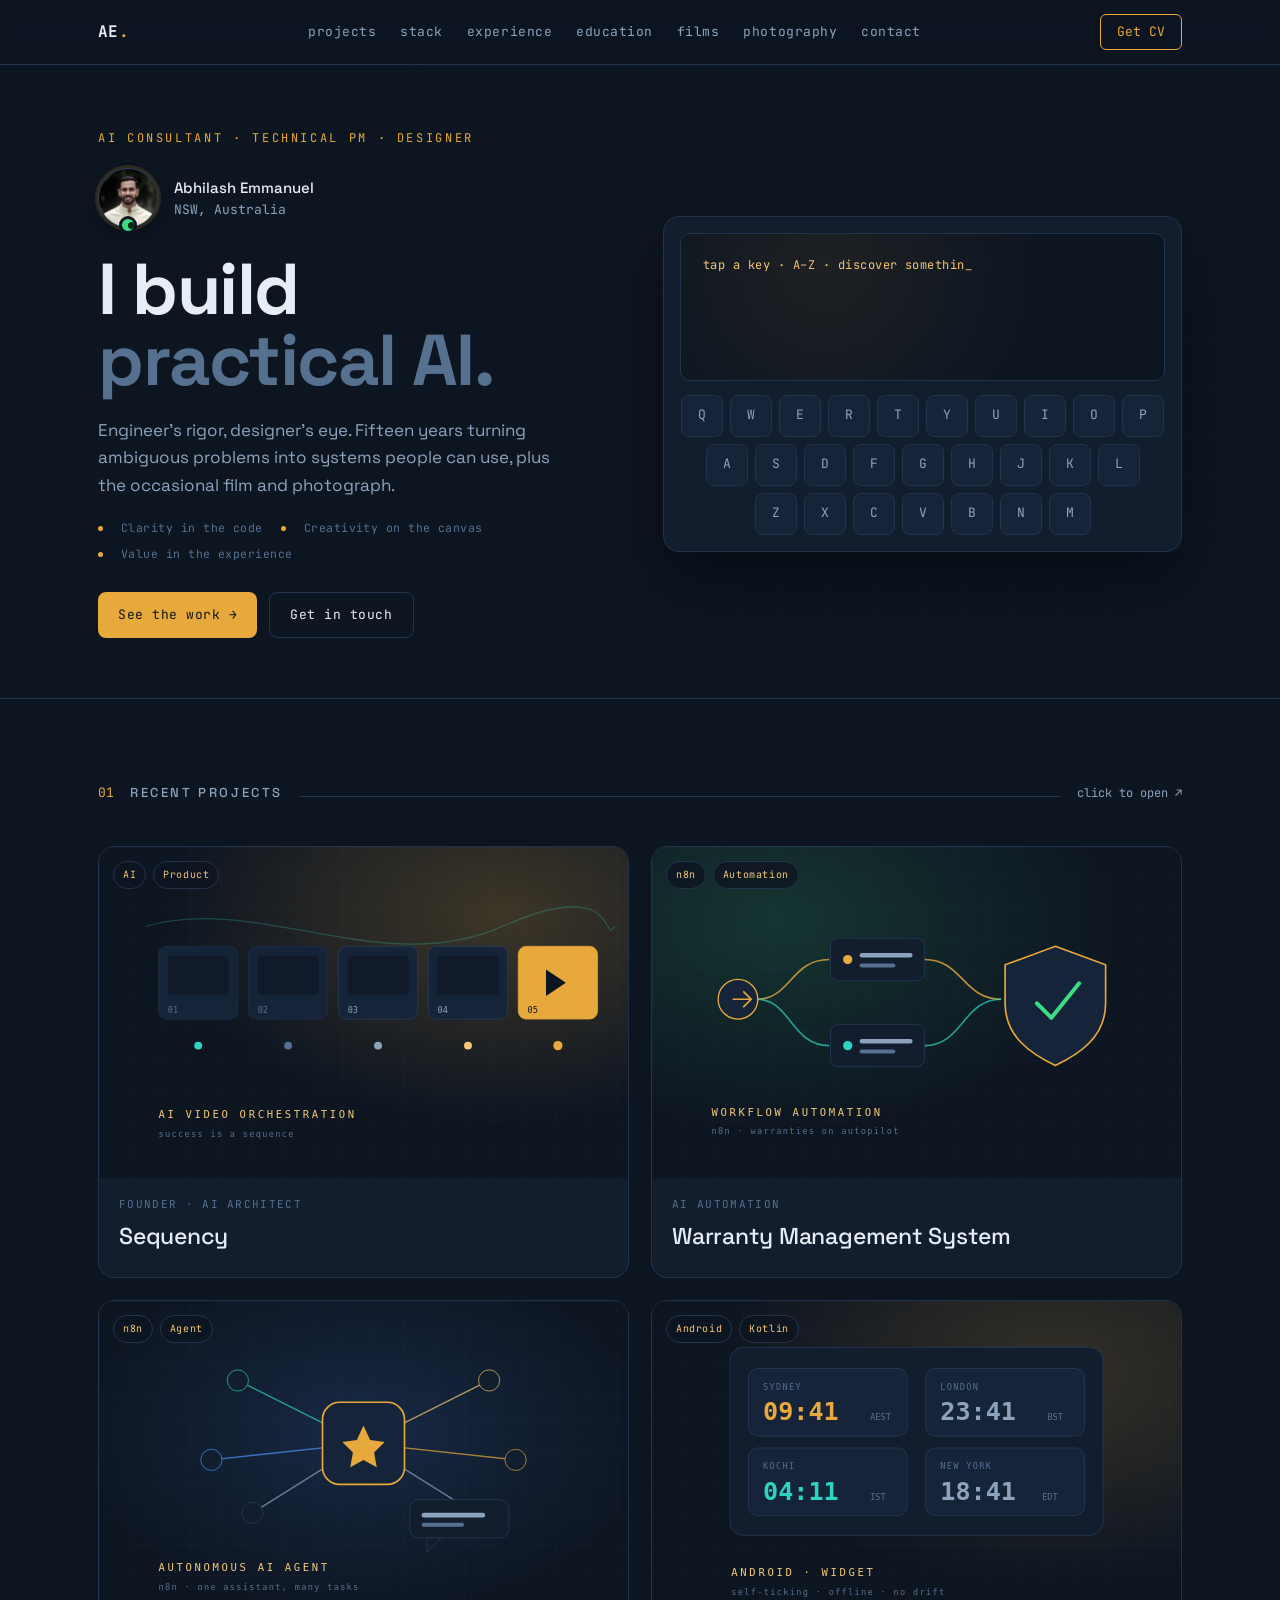
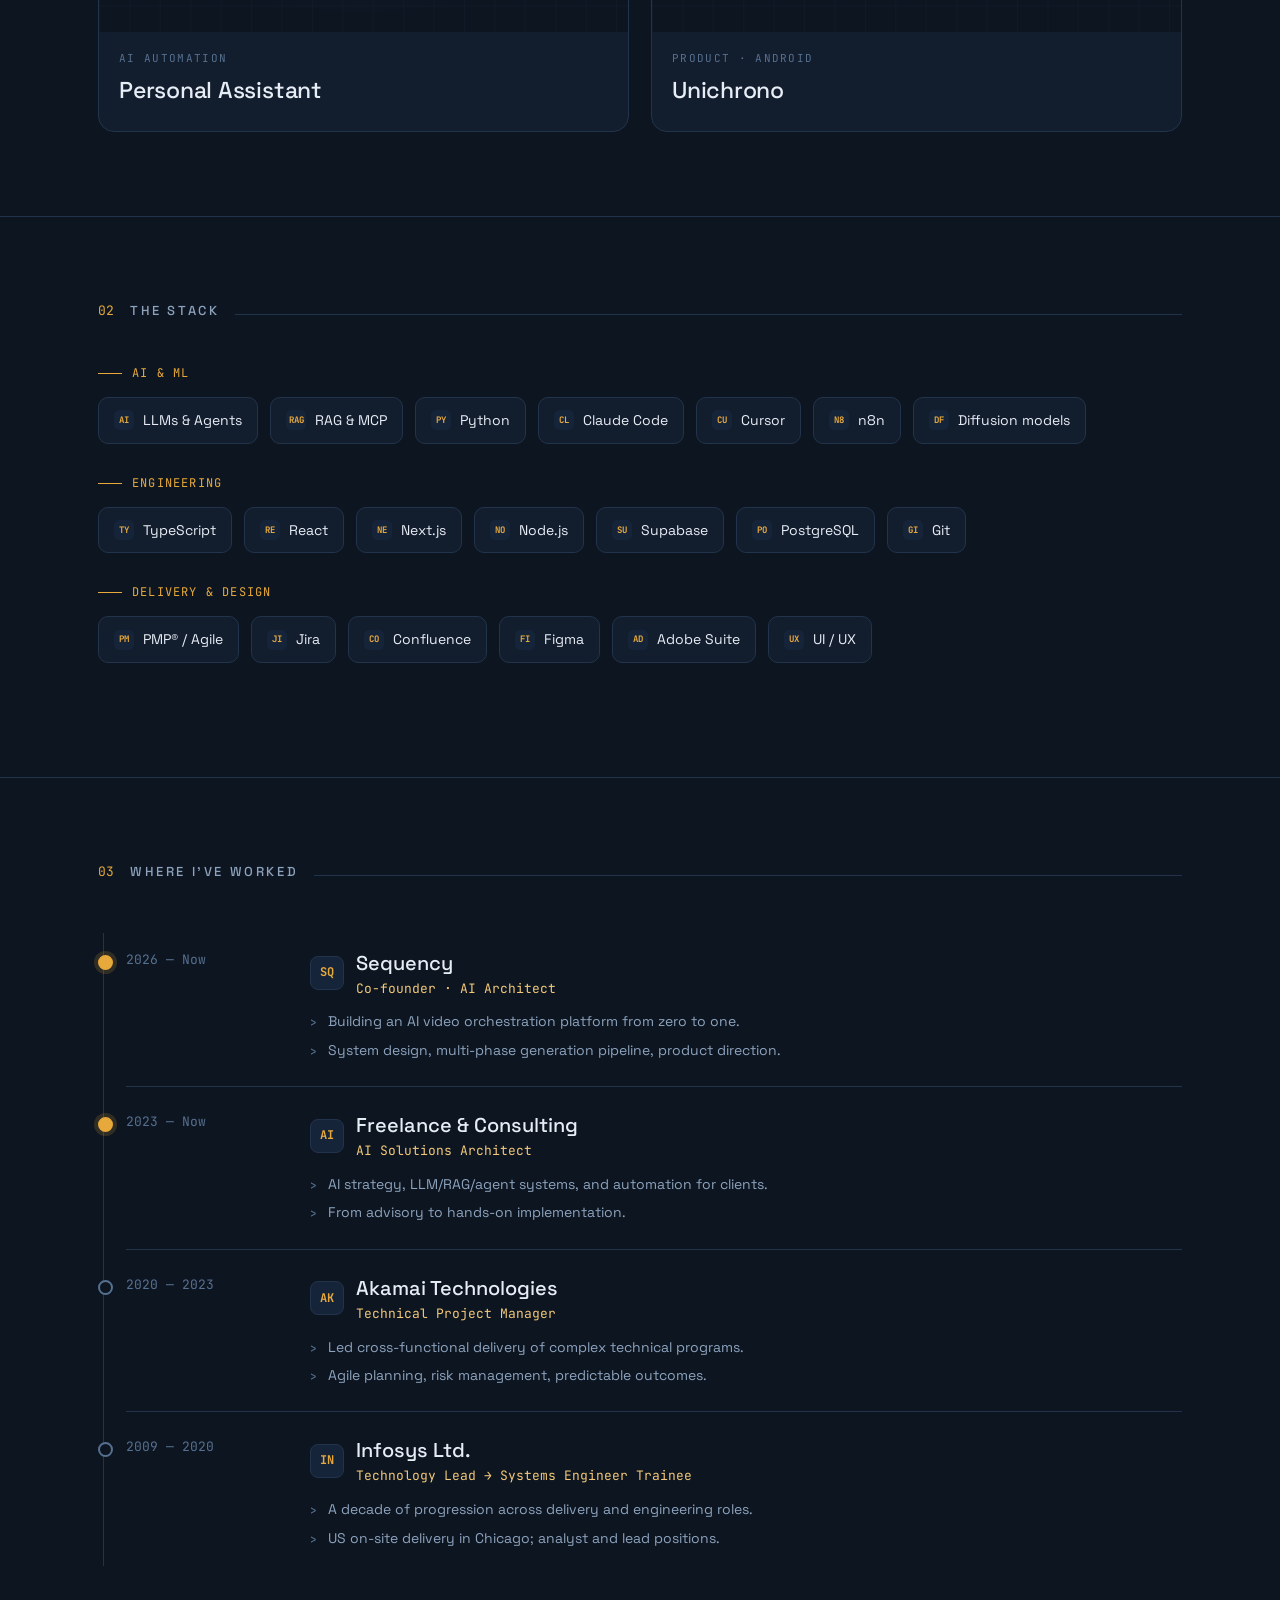
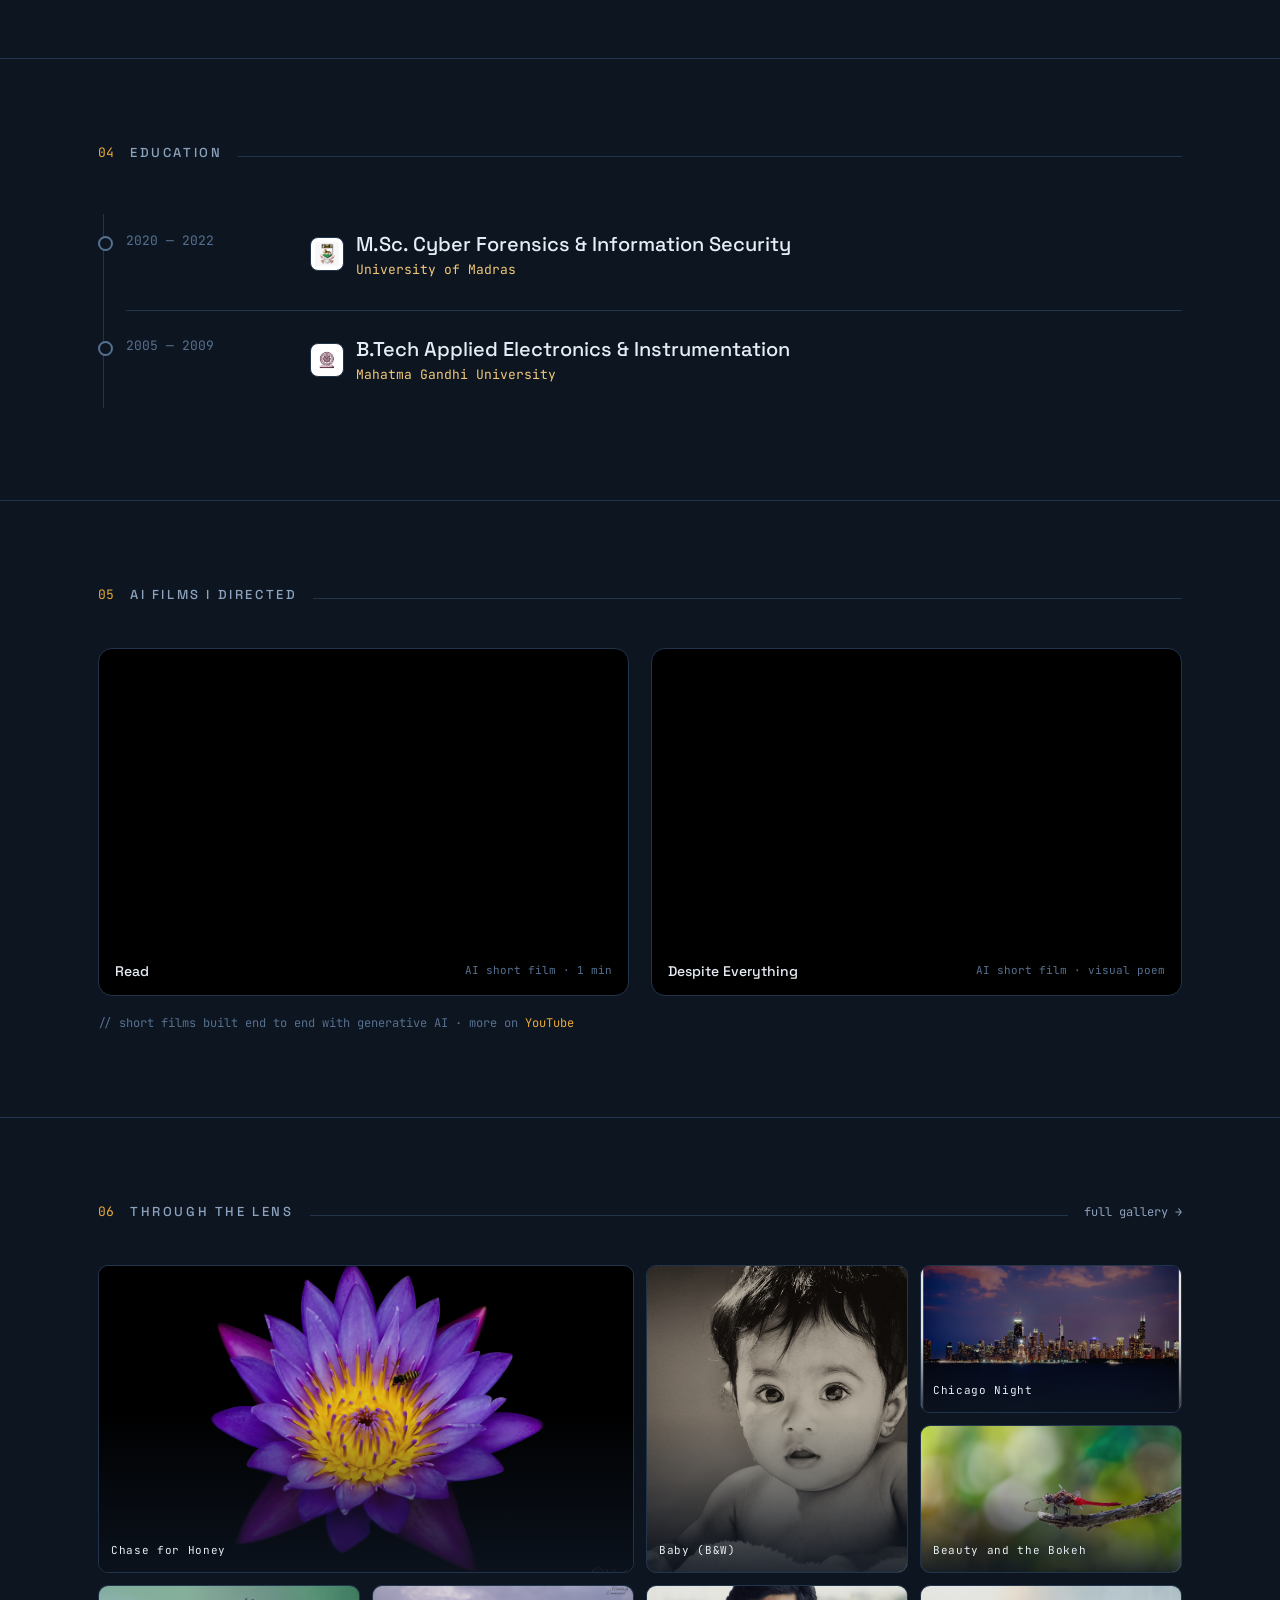
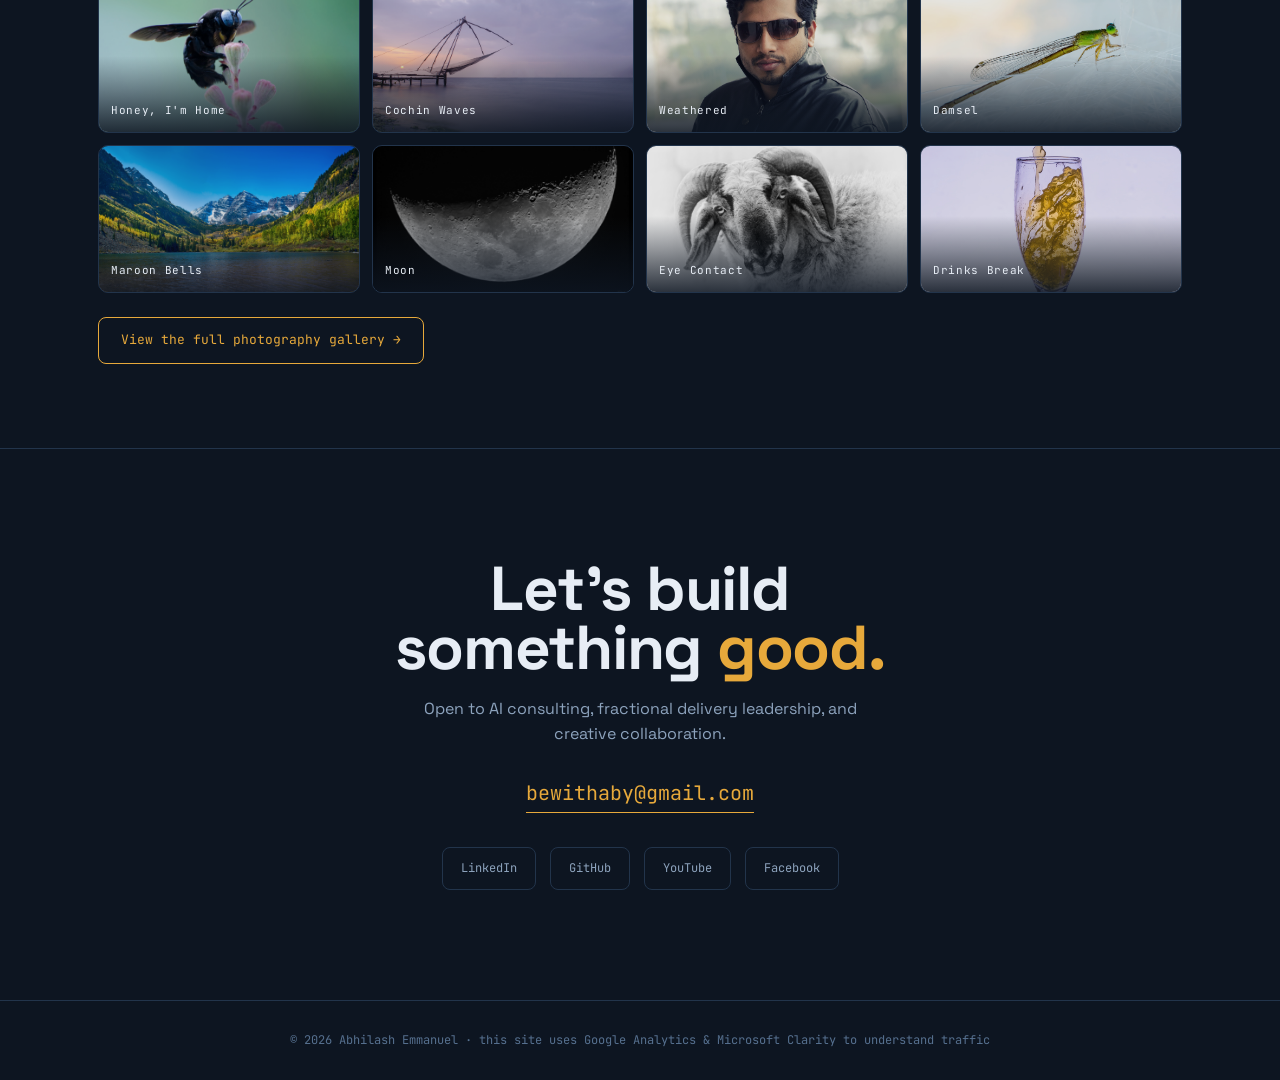
==== commit f113776d: "Replace portfolio project card with Unichrono Swaps the self-referential "This Portfolio" entry in R" ====
--- a/index.html
+++ b/index.html
@@ -282,9 +282,9 @@
       <div class="cover"><img class="cov" src="assets/projects/cover-assistant.svg" alt="Personal Assistant"><div class="tagrow"><span>n8n</span><span>Agent</span></div><div class="open">↗</div></div>
       <div class="pad"><div class="role mono">AI Automation</div><h3>Personal Assistant</h3></div>
     </div>
-    <div class="pcard" data-proj="portfolio">
-      <div class="cover"><img class="cov" src="assets/projects/cover-portfolio.svg" alt="Portfolio"><div class="tagrow"><span>Web</span><span>Design</span></div><div class="open">↗</div></div>
-      <div class="pad"><div class="role mono">Design · Front-end</div><h3>This Portfolio</h3></div>
+    <div class="pcard" data-proj="unichrono">
+      <div class="cover"><img class="cov" src="assets/projects/cover-unichrono.svg" alt="Unichrono"><div class="tagrow"><span>Android</span><span>Kotlin</span></div><div class="open">↗</div></div>
+      <div class="pad"><div class="role mono">Product · Android</div><h3>Unichrono</h3></div>
     </div>
   </div>
 </div></section>
@@ -457,8 +457,8 @@
     desc:'<p>A system to manage warranties efficiently using n8n workflows, turning manual tracking into reliable automation.</p>'},
   assistant:{role:'AI Automation',title:'Personal Assistant',scope:['n8n','JavaScript','HTML'],cover:'assets/projects/cover-assistant.svg',link:'https://github.com/bewithaby/Personal-Assistant-n8n',
     desc:'<p>An autonomous personal AI assistant built on n8n, wiring LLMs into real day-to-day workflows.</p>'},
-  portfolio:{role:'Design · Front-end',title:'This Portfolio',scope:['HTML','CSS','JavaScript'],cover:'assets/projects/cover-portfolio.svg',link:'https://github.com/bewithaby/abhilash-portfolio',
-    desc:'<p>The dark, dependency-light site you are reading now. Hand-built, no framework, no build step.</p>'}
+  unichrono:{role:'Product · Android',title:'Unichrono',scope:['Kotlin','Jetpack Compose','Glance','Room'],cover:'assets/projects/cover-unichrono.svg',link:'https://bewithaby.github.io/unichrono-site/',
+    desc:'<p>A widget-first world clock for Android, published under Spiny Valley. Several places, all their times, live on your home screen.</p><p><b>The build.</b> The category is crowded but its widgets freeze, because they refresh the time with background work that battery optimisation kills. Unichrono uses a self-ticking clock driven by the OS, so it keeps time with no process of mine running. Offline, no accounts, no tracking.</p>'}
 };
 const modal=document.getElementById('modal');
 function openProj(id){const p=PROJ[id];if(!p)return;document.getElementById('m-role').textContent=p.role;document.getElementById('m-title').textContent=p.title;document.getElementById('m-cover').textContent=p.title;const ci=document.getElementById('m-cover-img');ci.src=p.cover;ci.alt=p.title;document.getElementById('m-link').href=p.link;document.getElementById('m-scope').innerHTML=p.scope.map(s=>'<span>'+s+'</span>').join('');document.getElementById('m-desc').innerHTML=p.desc;modal.classList.add('open');document.body.style.overflow='hidden'}
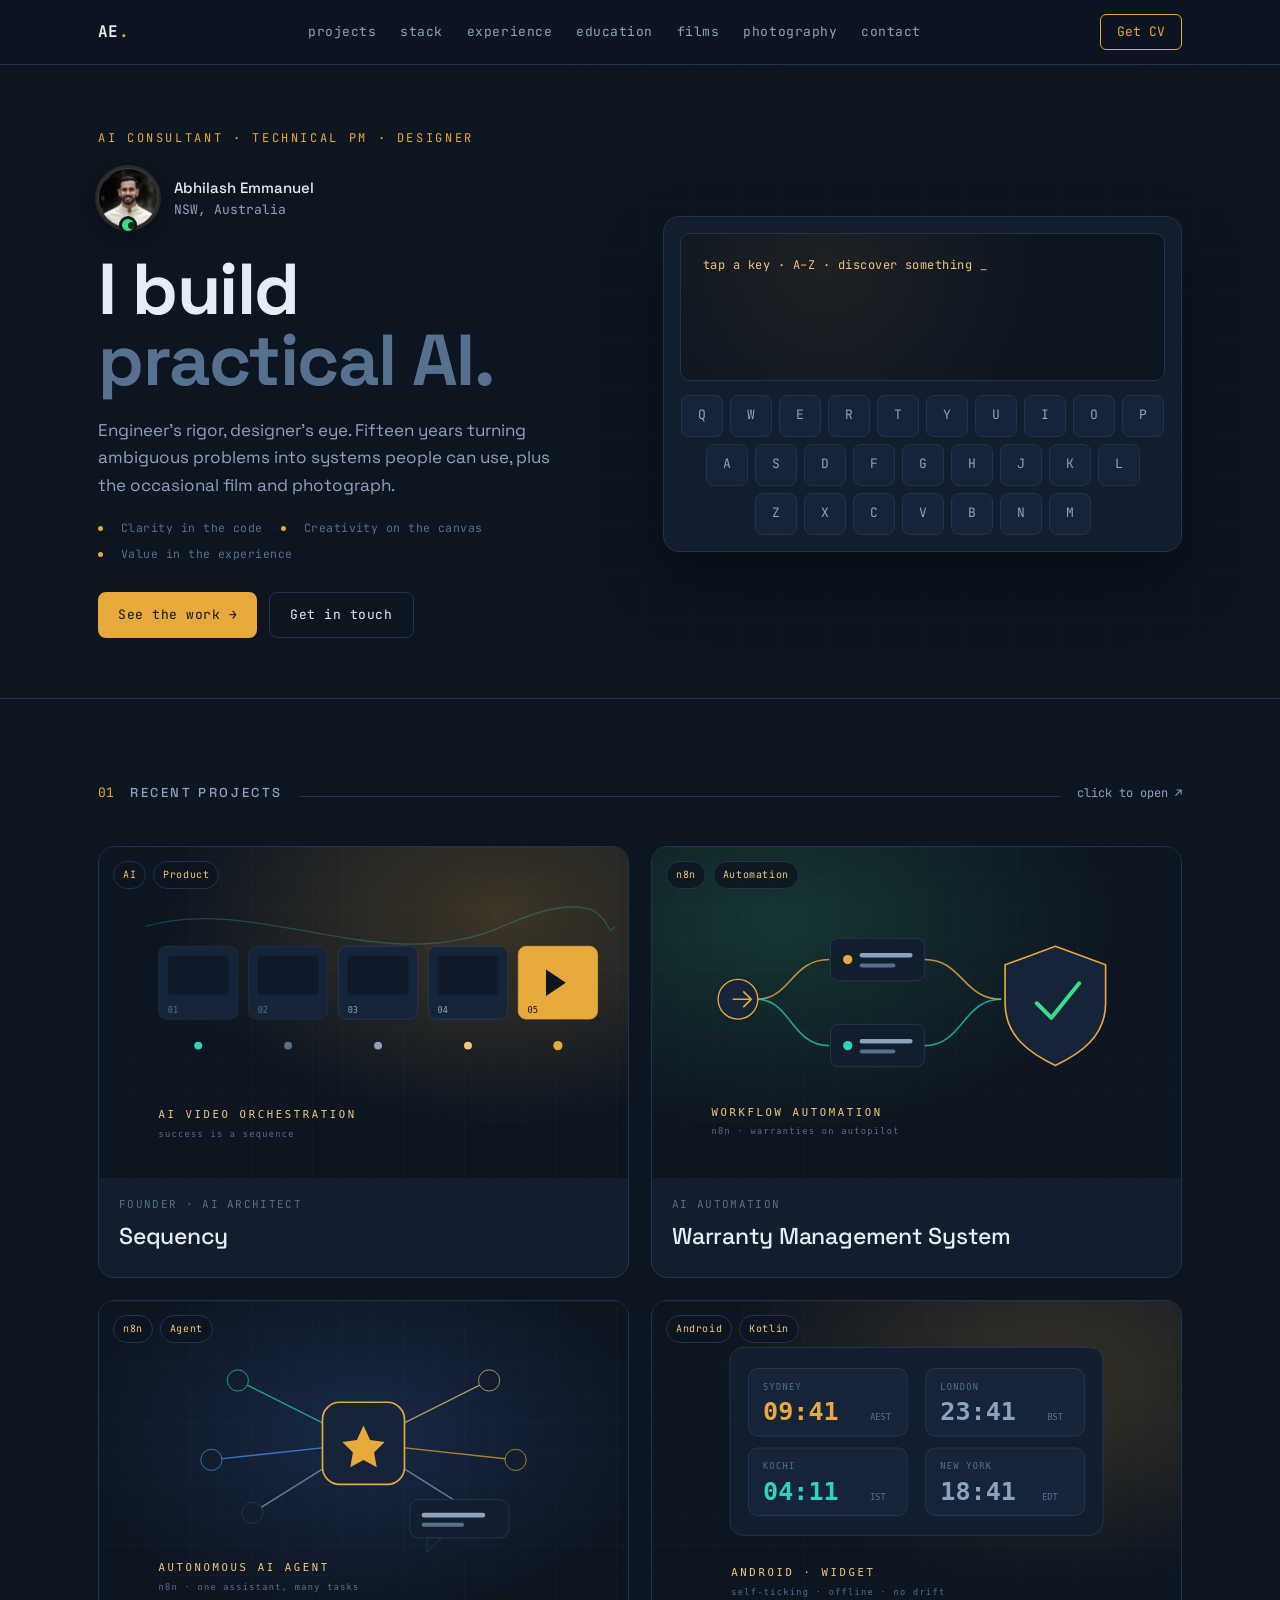
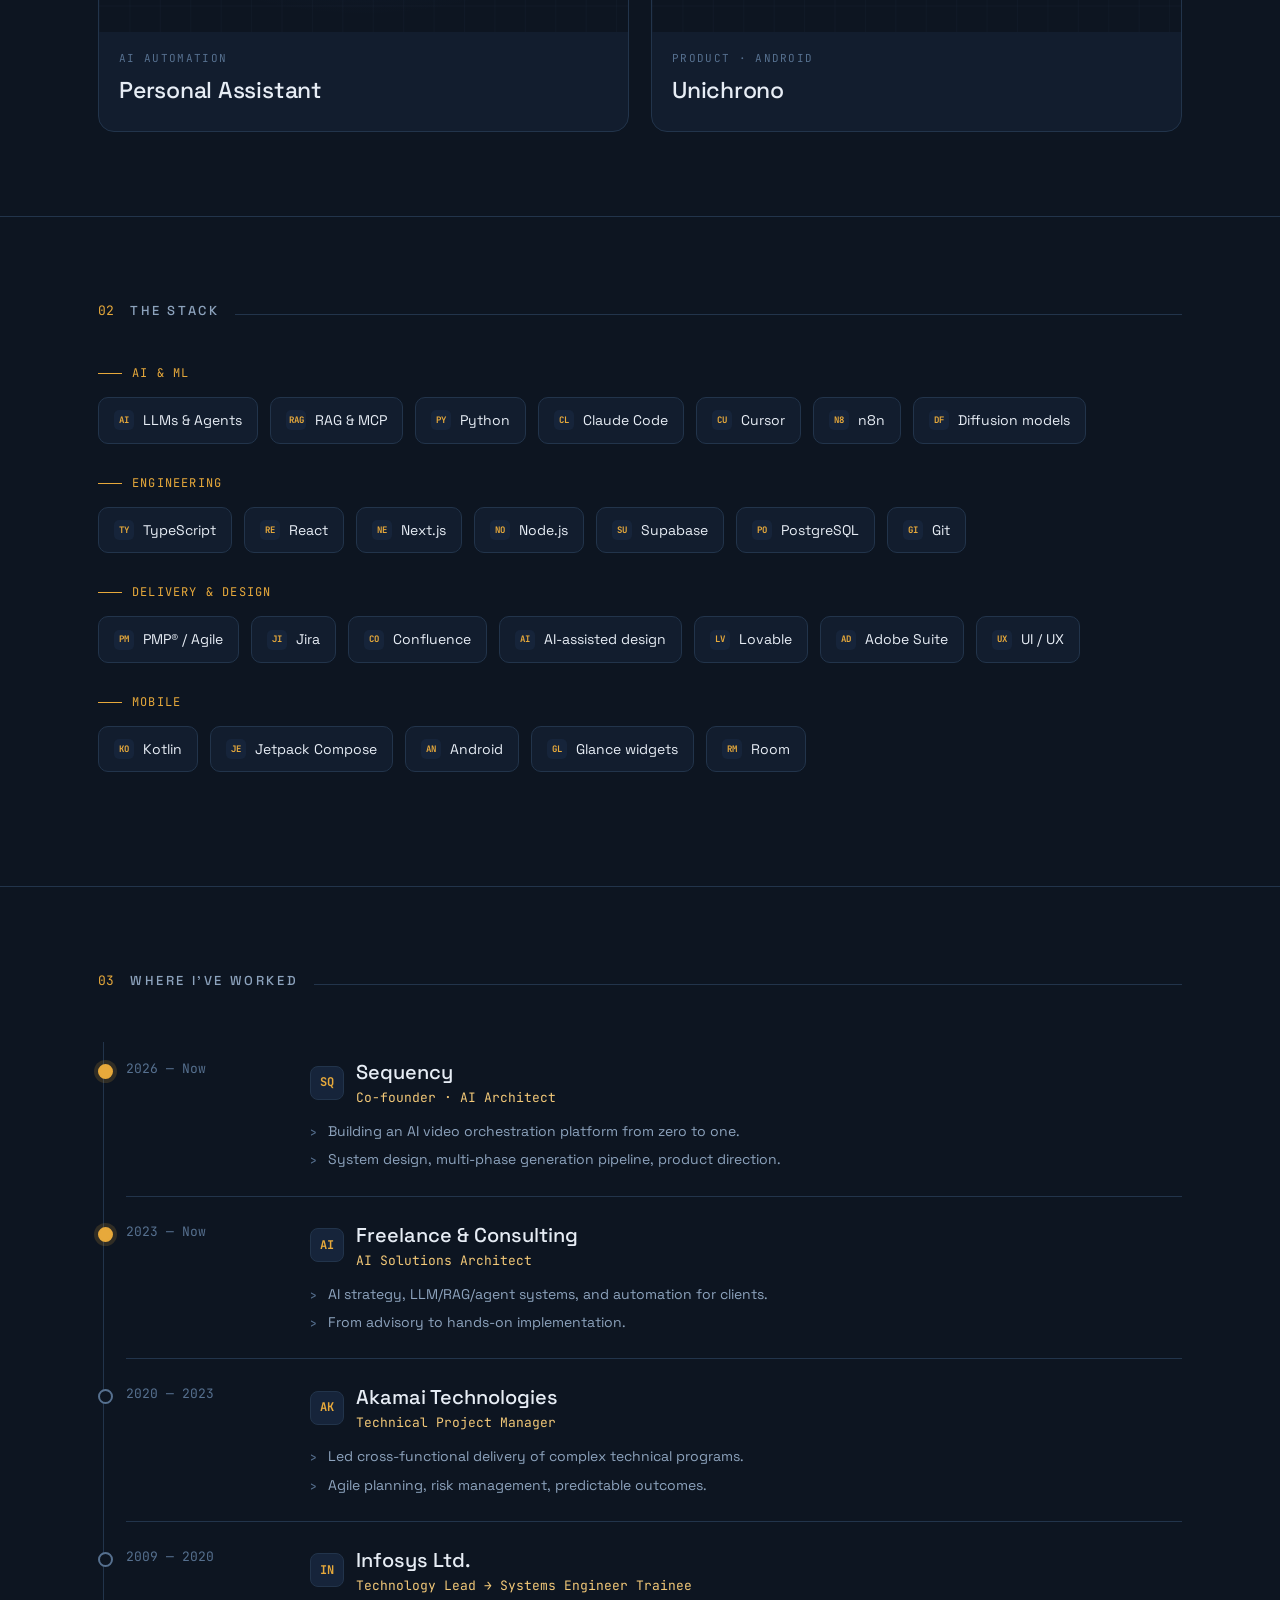
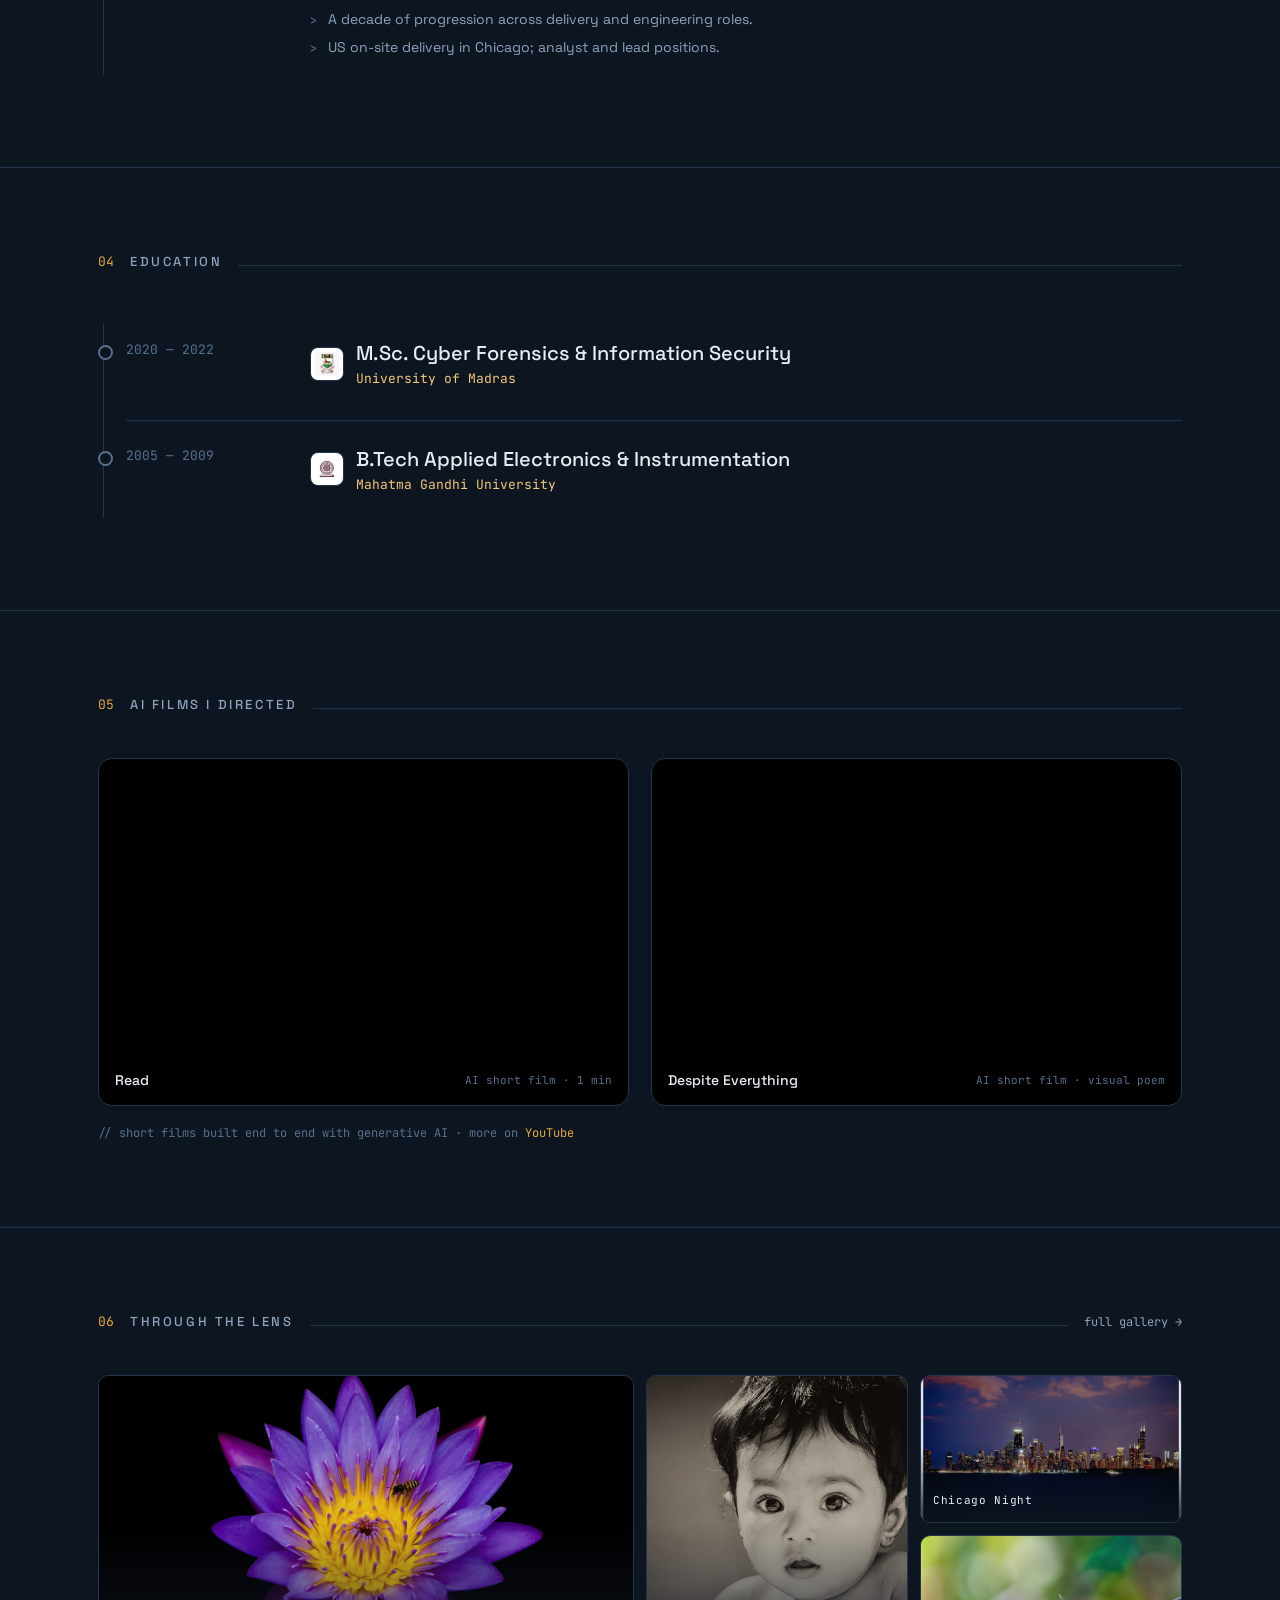
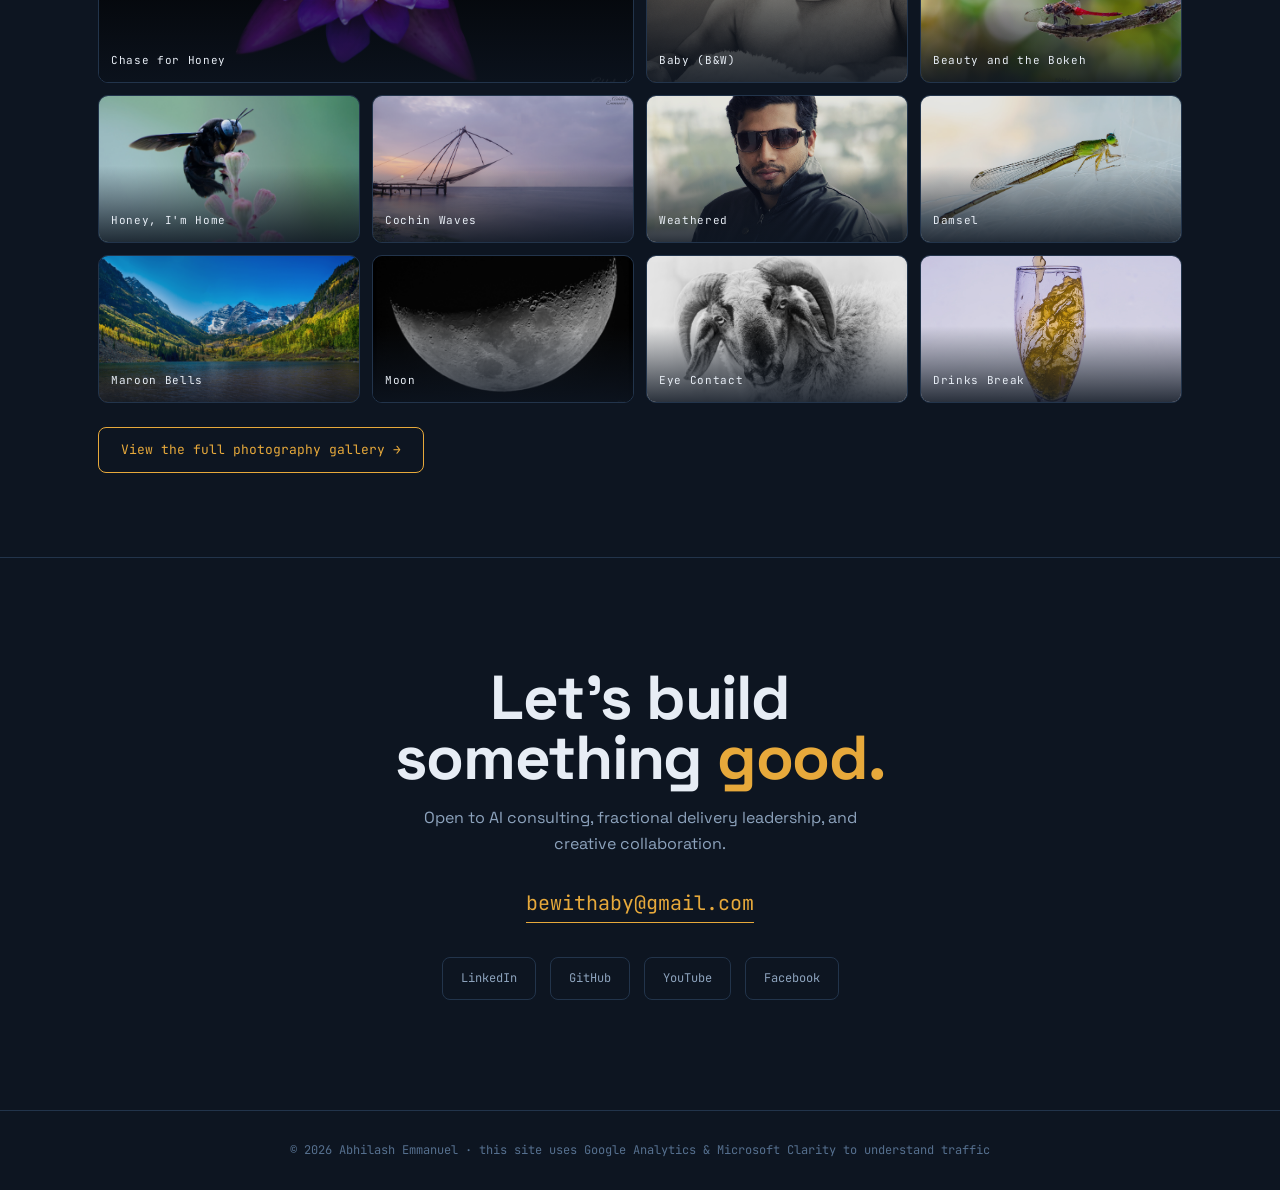
==== commit 756cf528: "Swap Figma for AI-assisted design, add Mobile stack row Delivery & Design now lists AI-assisted desi" ====
--- a/index.html
+++ b/index.html
@@ -313,9 +313,17 @@
     <span class="chip"><span class="ph2">PM</span>PMP® / Agile</span>
     <span class="chip"><img data-src="jira/jira-original" alt="">Jira</span>
     <span class="chip"><img data-src="confluence/confluence-original" alt="">Confluence</span>
-    <span class="chip"><img data-src="figma/figma-original" alt="">Figma</span>
+    <span class="chip"><span class="ph2">AI</span>AI-assisted design</span>
+    <span class="chip"><span class="ph2">LV</span>Lovable</span>
     <span class="chip"><span class="ph2">AD</span>Adobe Suite</span>
     <span class="chip"><span class="ph2">UX</span>UI / UX</span>
+  </div></div>
+  <div class="skill-cat"><div class="ch mono">Mobile</div><div class="chips">
+    <span class="chip"><img data-src="kotlin/kotlin-original" alt="">Kotlin</span>
+    <span class="chip"><img data-src="jetpackcompose/jetpackcompose-original" alt="">Jetpack Compose</span>
+    <span class="chip"><img data-src="android/android-original" alt="">Android</span>
+    <span class="chip"><span class="ph2">GL</span>Glance widgets</span>
+    <span class="chip"><span class="ph2">RM</span>Room</span>
   </div></div>
 </div></section>
 
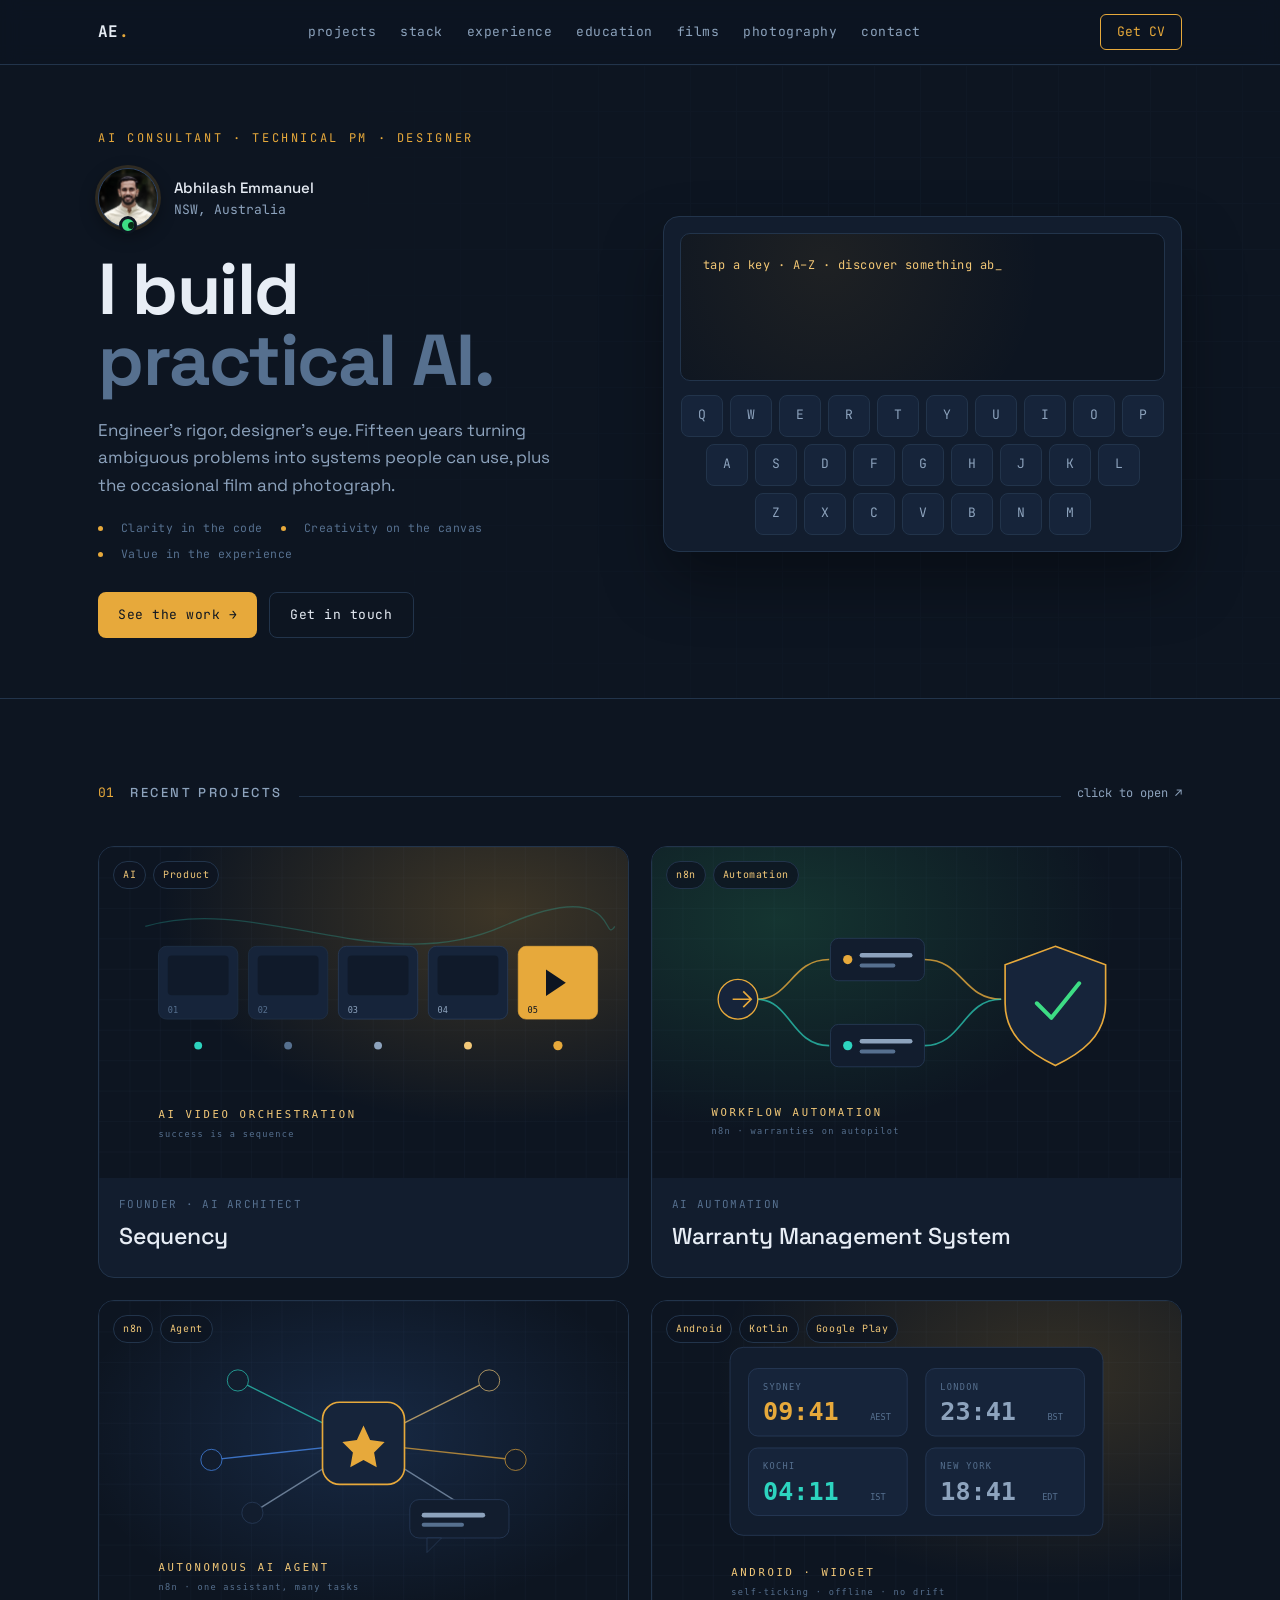
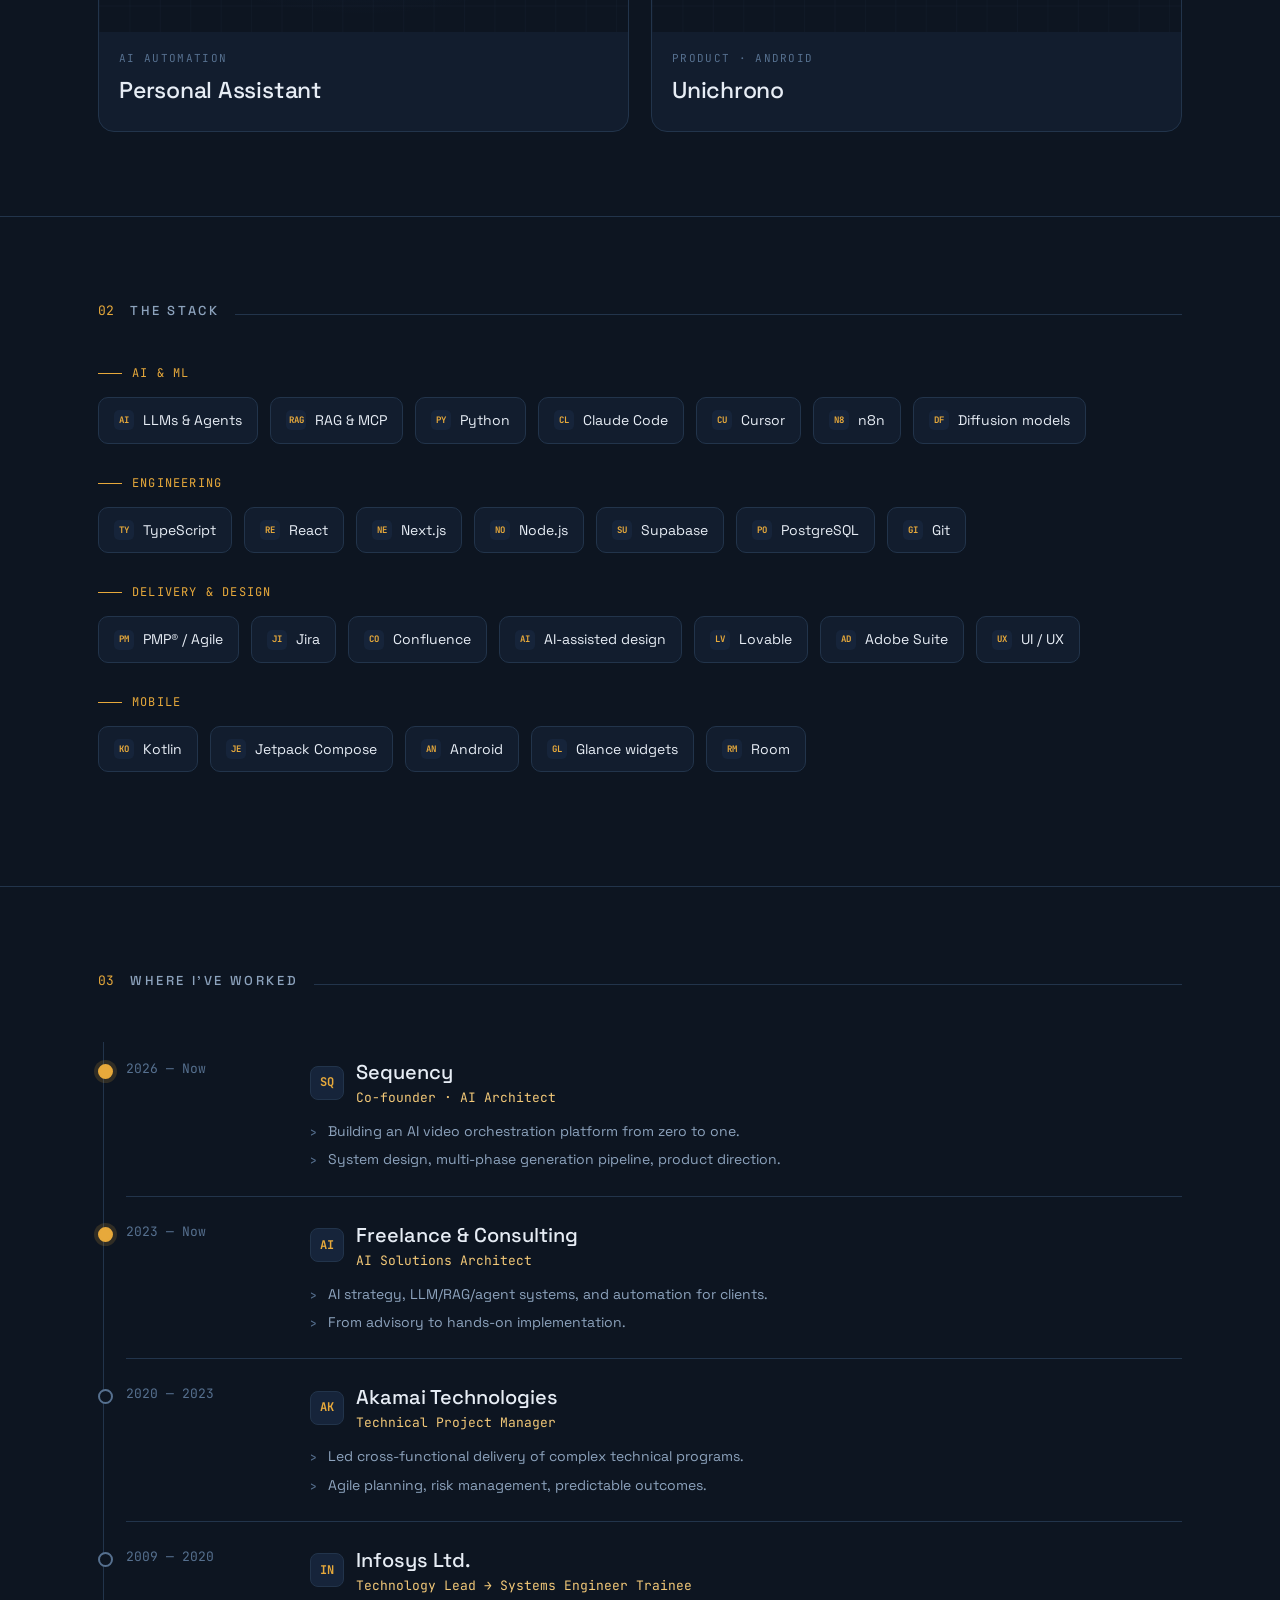
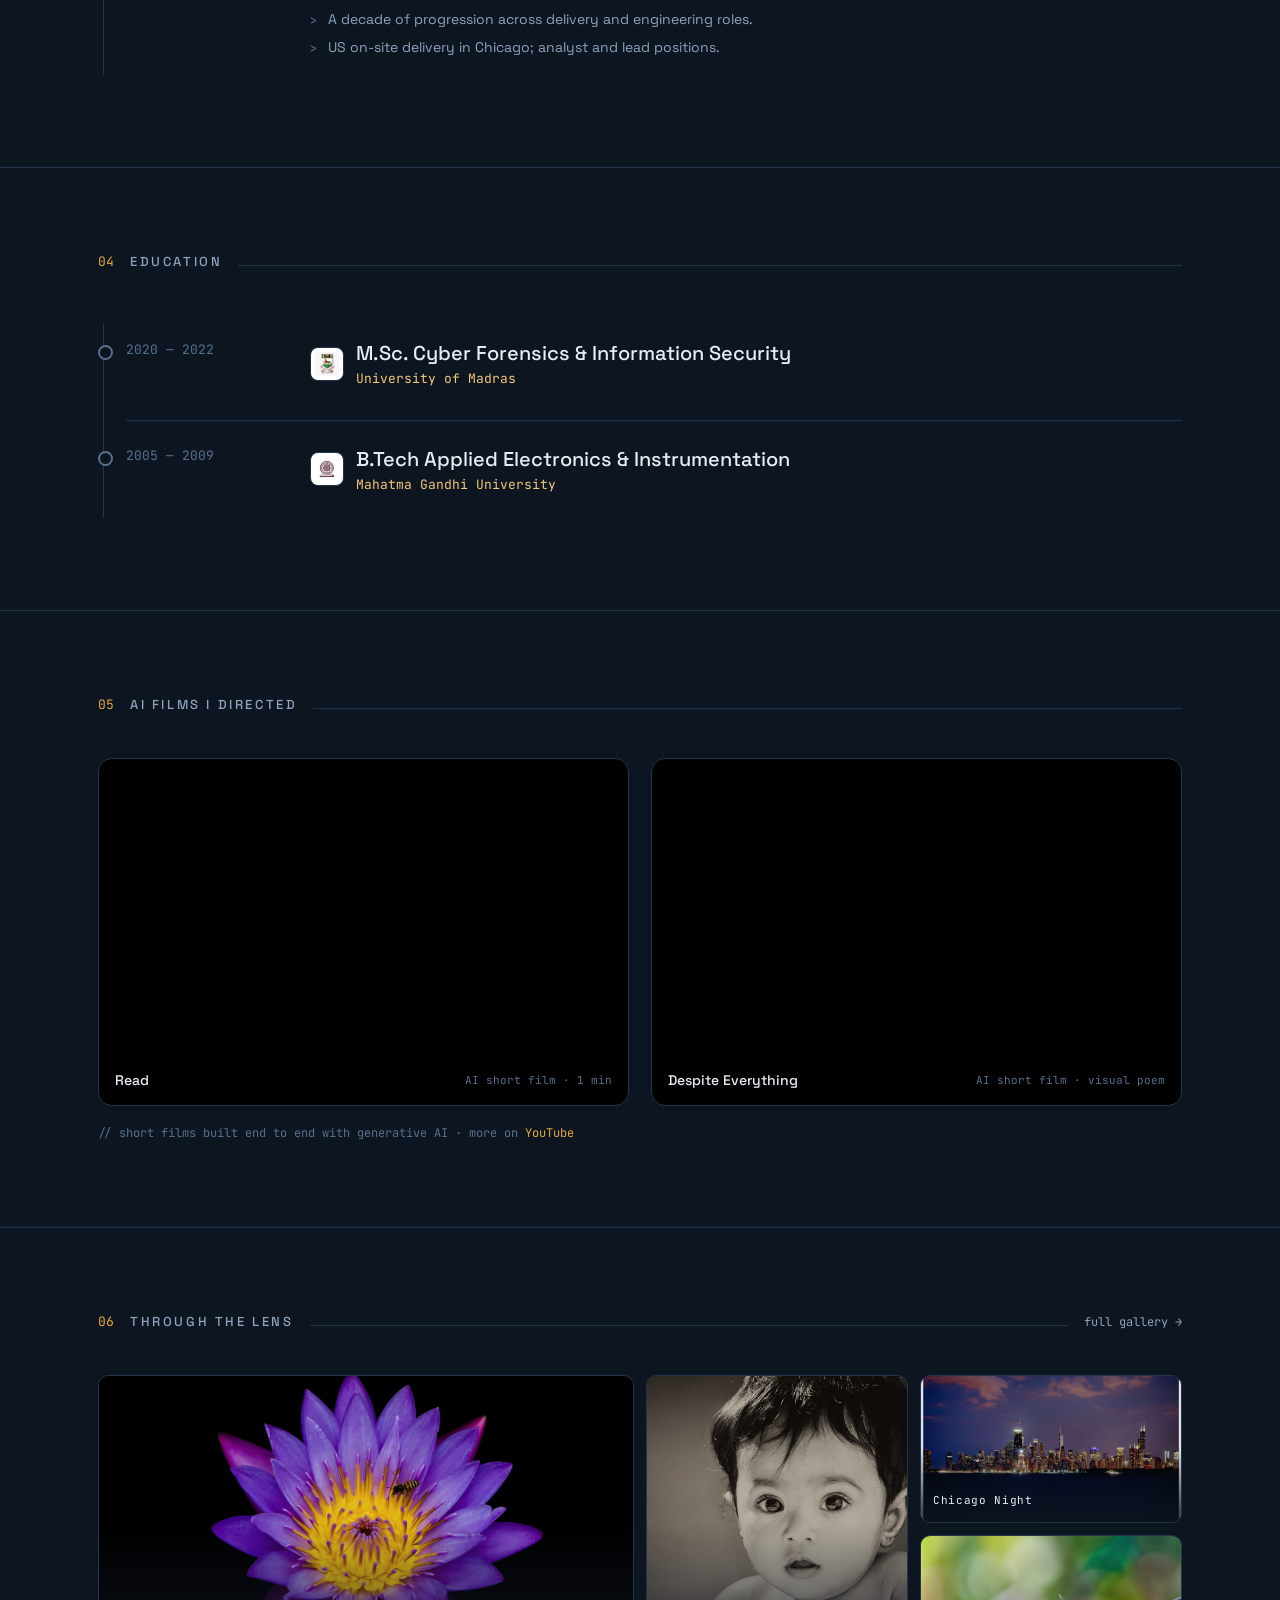
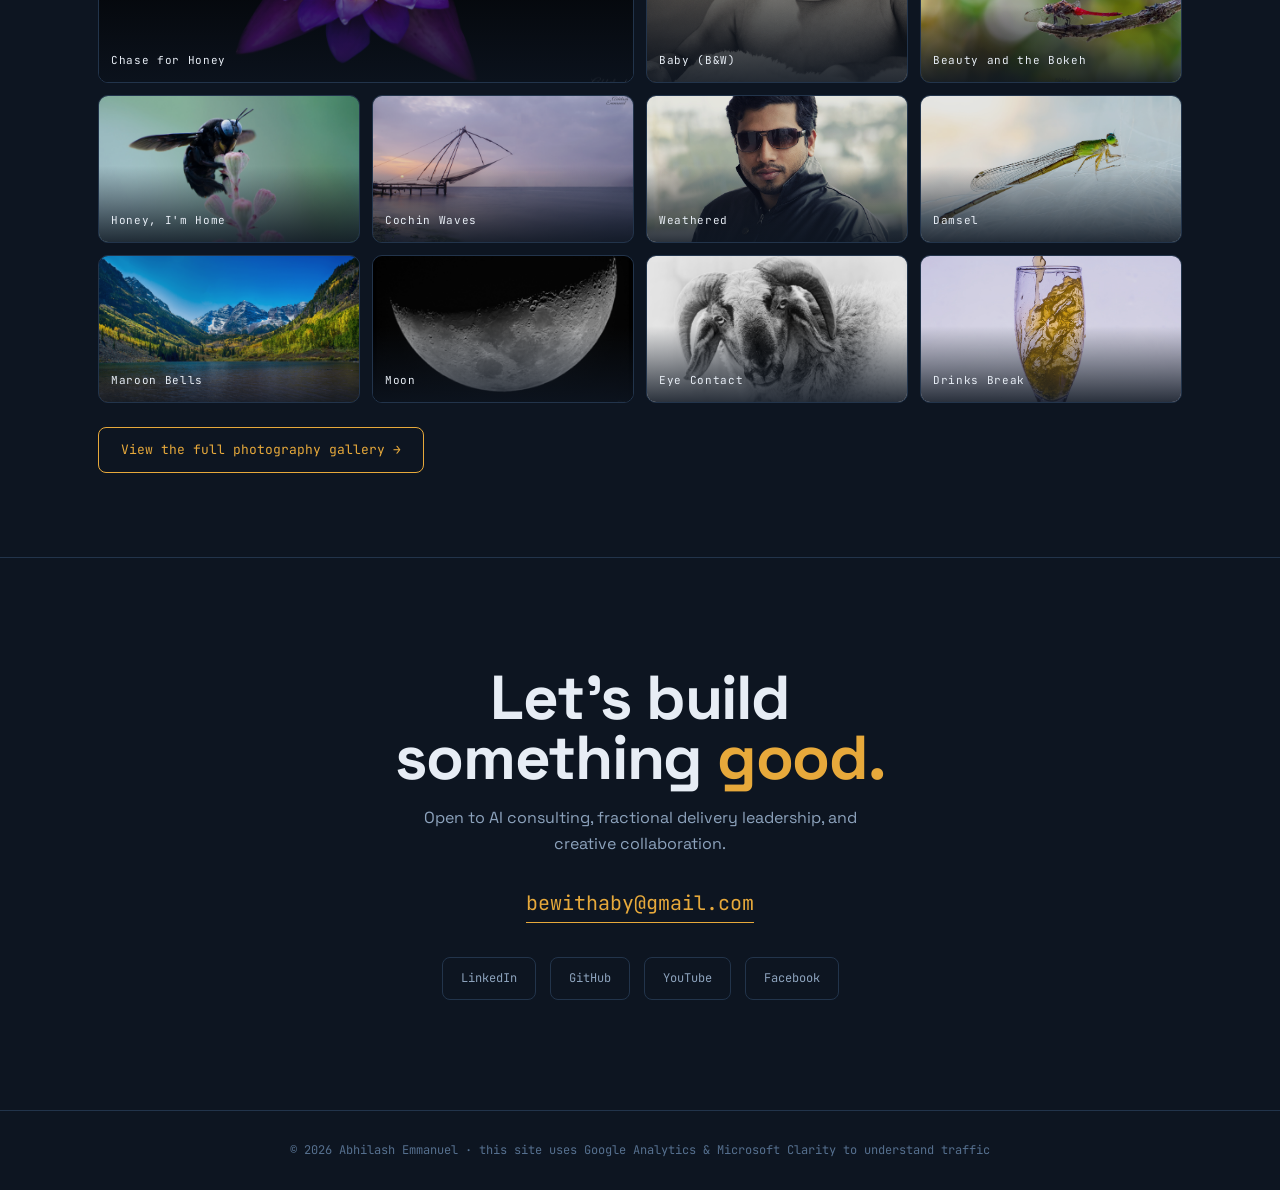
==== commit 99d20e10: "Point Unichrono project at live Play Store listing Unichrono is now published on Google Play under S" ====
--- a/index.html
+++ b/index.html
@@ -122,7 +122,7 @@
 .pcard .cover{aspect-ratio:16/10;position:relative;overflow:hidden;background:linear-gradient(135deg,var(--ink-3),var(--ink-2))}
 .pcard .cover .cov{position:absolute;inset:0;width:100%;height:100%;object-fit:cover;transition:transform .4s}
 .pcard:hover .cover .cov{transform:scale(1.04)}
-.pcard .cover .tagrow{position:absolute;left:14px;top:14px;display:flex;gap:7px;z-index:2}
+.pcard .cover .tagrow{position:absolute;left:14px;right:14px;top:14px;display:flex;flex-wrap:wrap;gap:7px;z-index:2}
 .pcard .cover .tagrow span{font-family:'JetBrains Mono';font-size:10px;letter-spacing:.06em;background:rgba(13,21,33,.8);border:1px solid var(--line);color:var(--amber-soft);padding:5px 9px;border-radius:20px}
 .pcard .cover .open{position:absolute;right:14px;bottom:14px;width:36px;height:36px;border-radius:50%;background:var(--amber);color:var(--ink);display:flex;align-items:center;justify-content:center;font-size:18px;opacity:0;transform:scale(.6);transition:all .25s;z-index:2}
 .pcard:hover .cover .open{opacity:1;transform:scale(1)}
@@ -283,7 +283,7 @@
       <div class="pad"><div class="role mono">AI Automation</div><h3>Personal Assistant</h3></div>
     </div>
     <div class="pcard" data-proj="unichrono">
-      <div class="cover"><img class="cov" src="assets/projects/cover-unichrono.svg" alt="Unichrono"><div class="tagrow"><span>Android</span><span>Kotlin</span></div><div class="open">↗</div></div>
+      <div class="cover"><img class="cov" src="assets/projects/cover-unichrono.svg" alt="Unichrono"><div class="tagrow"><span>Android</span><span>Kotlin</span><span>Google Play</span></div><div class="open">↗</div></div>
       <div class="pad"><div class="role mono">Product · Android</div><h3>Unichrono</h3></div>
     </div>
   </div>
@@ -465,11 +465,11 @@
     desc:'<p>A system to manage warranties efficiently using n8n workflows, turning manual tracking into reliable automation.</p>'},
   assistant:{role:'AI Automation',title:'Personal Assistant',scope:['n8n','JavaScript','HTML'],cover:'assets/projects/cover-assistant.svg',link:'https://github.com/bewithaby/Personal-Assistant-n8n',
     desc:'<p>An autonomous personal AI assistant built on n8n, wiring LLMs into real day-to-day workflows.</p>'},
-  unichrono:{role:'Product · Android',title:'Unichrono',scope:['Kotlin','Jetpack Compose','Glance','Room'],cover:'assets/projects/cover-unichrono.svg',link:'https://bewithaby.github.io/unichrono-site/',
-    desc:'<p>A widget-first world clock for Android, published under Spiny Valley. Several places, all their times, live on your home screen.</p><p><b>The build.</b> The category is crowded but its widgets freeze, because they refresh the time with background work that battery optimisation kills. Unichrono uses a self-ticking clock driven by the OS, so it keeps time with no process of mine running. Offline, no accounts, no tracking.</p>'}
+  unichrono:{role:'Product · Android',title:'Unichrono',scope:['Kotlin','Jetpack Compose','Glance','Room'],cover:'assets/projects/cover-unichrono.svg',link:'https://play.google.com/store/apps/details?id=com.spinyvalley.unichrono',linkLabel:'Get it on Google Play →',
+    desc:'<p><b>Unichrono: World Clock Widget</b> is live on Google Play, published under Spiny Valley Labs. Several places, all their times, ticking on your home screen.</p><p><b>The build.</b> The category is crowded but its widgets freeze, because they refresh the time with background work that battery optimisation kills. Unichrono reads the system clock directly with a self-ticking widget, so it keeps time with no process of mine running, even under aggressive battery savers.</p><p><b>In the app.</b> Add the cities you care about, rename them with custom labels, switch between 12 and 24 hour formats, pick light or dark, and resize the widget to fit your layout. No ads, no internet permission, no data collection.</p>'}
 };
 const modal=document.getElementById('modal');
-function openProj(id){const p=PROJ[id];if(!p)return;document.getElementById('m-role').textContent=p.role;document.getElementById('m-title').textContent=p.title;document.getElementById('m-cover').textContent=p.title;const ci=document.getElementById('m-cover-img');ci.src=p.cover;ci.alt=p.title;document.getElementById('m-link').href=p.link;document.getElementById('m-scope').innerHTML=p.scope.map(s=>'<span>'+s+'</span>').join('');document.getElementById('m-desc').innerHTML=p.desc;modal.classList.add('open');document.body.style.overflow='hidden'}
+function openProj(id){const p=PROJ[id];if(!p)return;document.getElementById('m-role').textContent=p.role;document.getElementById('m-title').textContent=p.title;document.getElementById('m-cover').textContent=p.title;const ci=document.getElementById('m-cover-img');ci.src=p.cover;ci.alt=p.title;const ml=document.getElementById('m-link');ml.href=p.link;ml.textContent=p.linkLabel||'View live →';document.getElementById('m-scope').innerHTML=p.scope.map(s=>'<span>'+s+'</span>').join('');document.getElementById('m-desc').innerHTML=p.desc;modal.classList.add('open');document.body.style.overflow='hidden'}
 function closeProj(){modal.classList.remove('open');document.body.style.overflow=''}
 document.querySelectorAll('.pcard').forEach(c=>c.addEventListener('click',()=>openProj(c.dataset.proj)));
 modal.querySelectorAll('[data-close]').forEach(el=>el.addEventListener('click',closeProj));
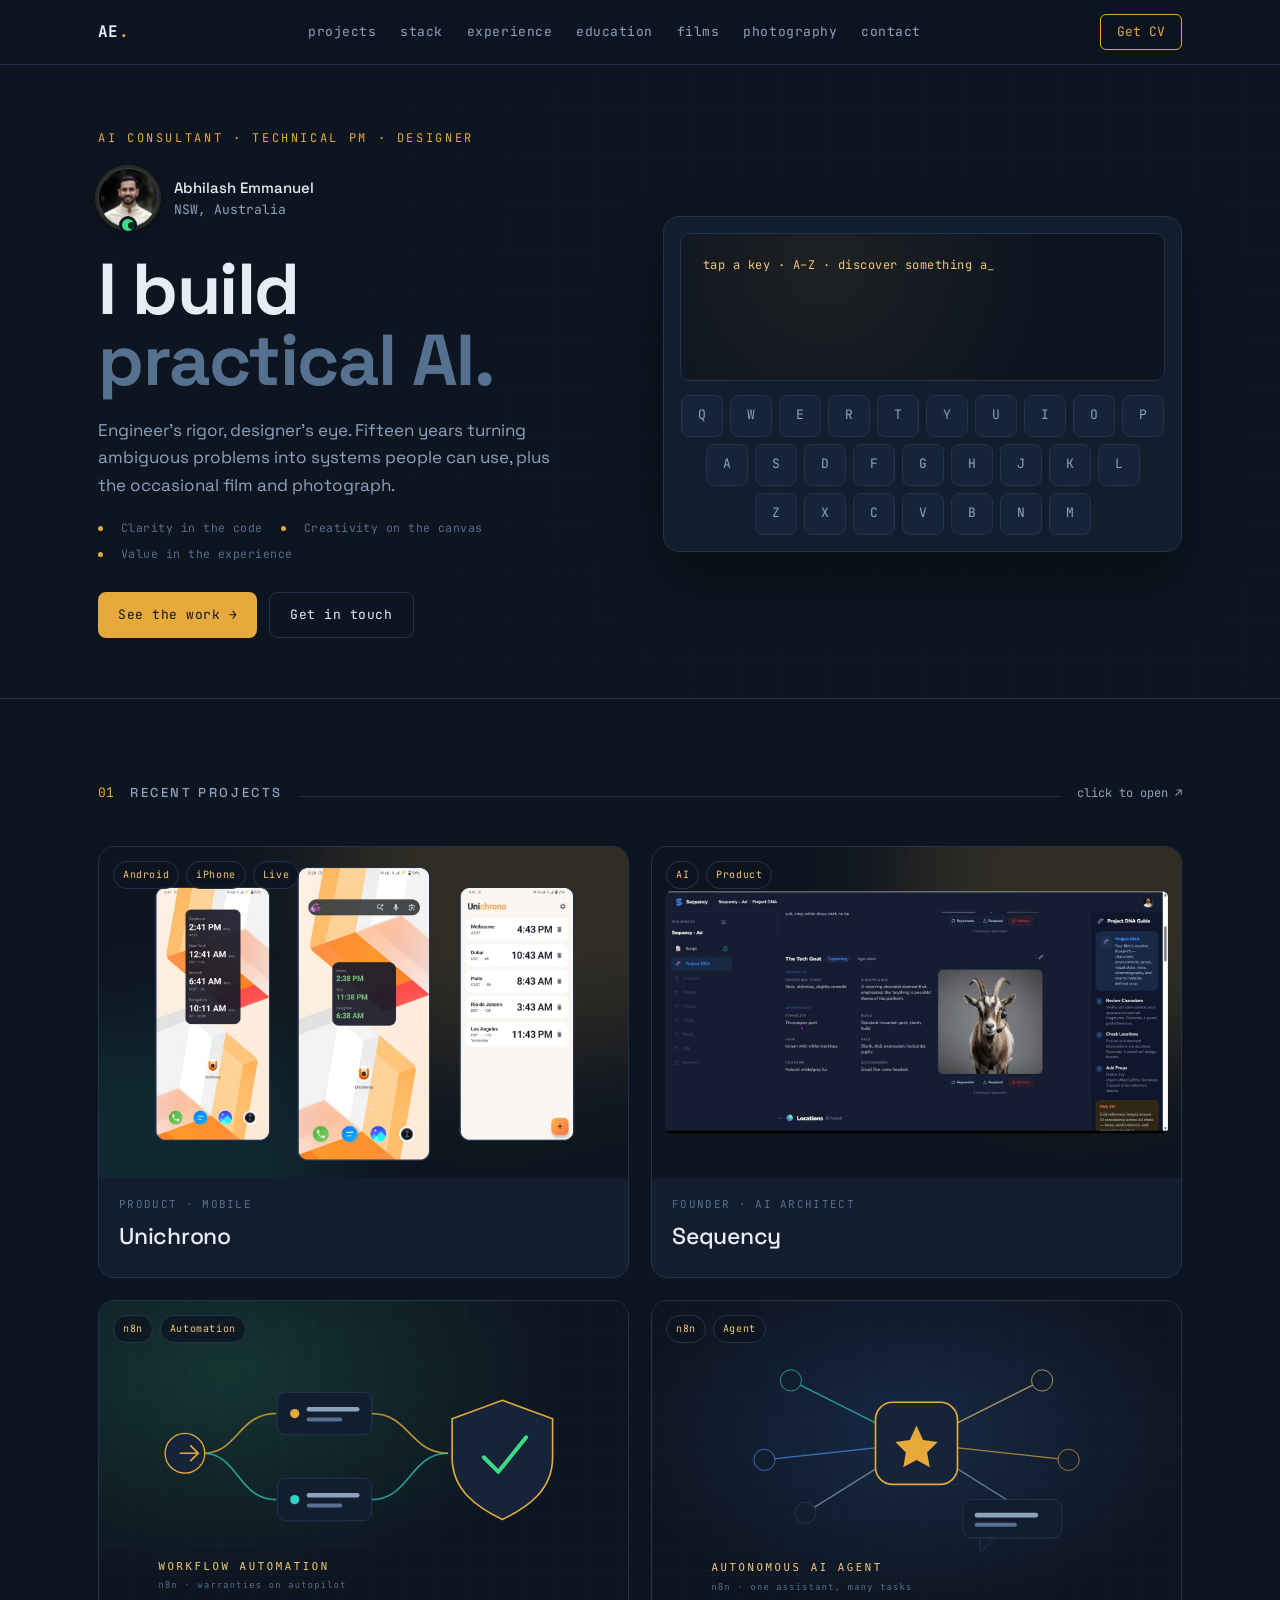
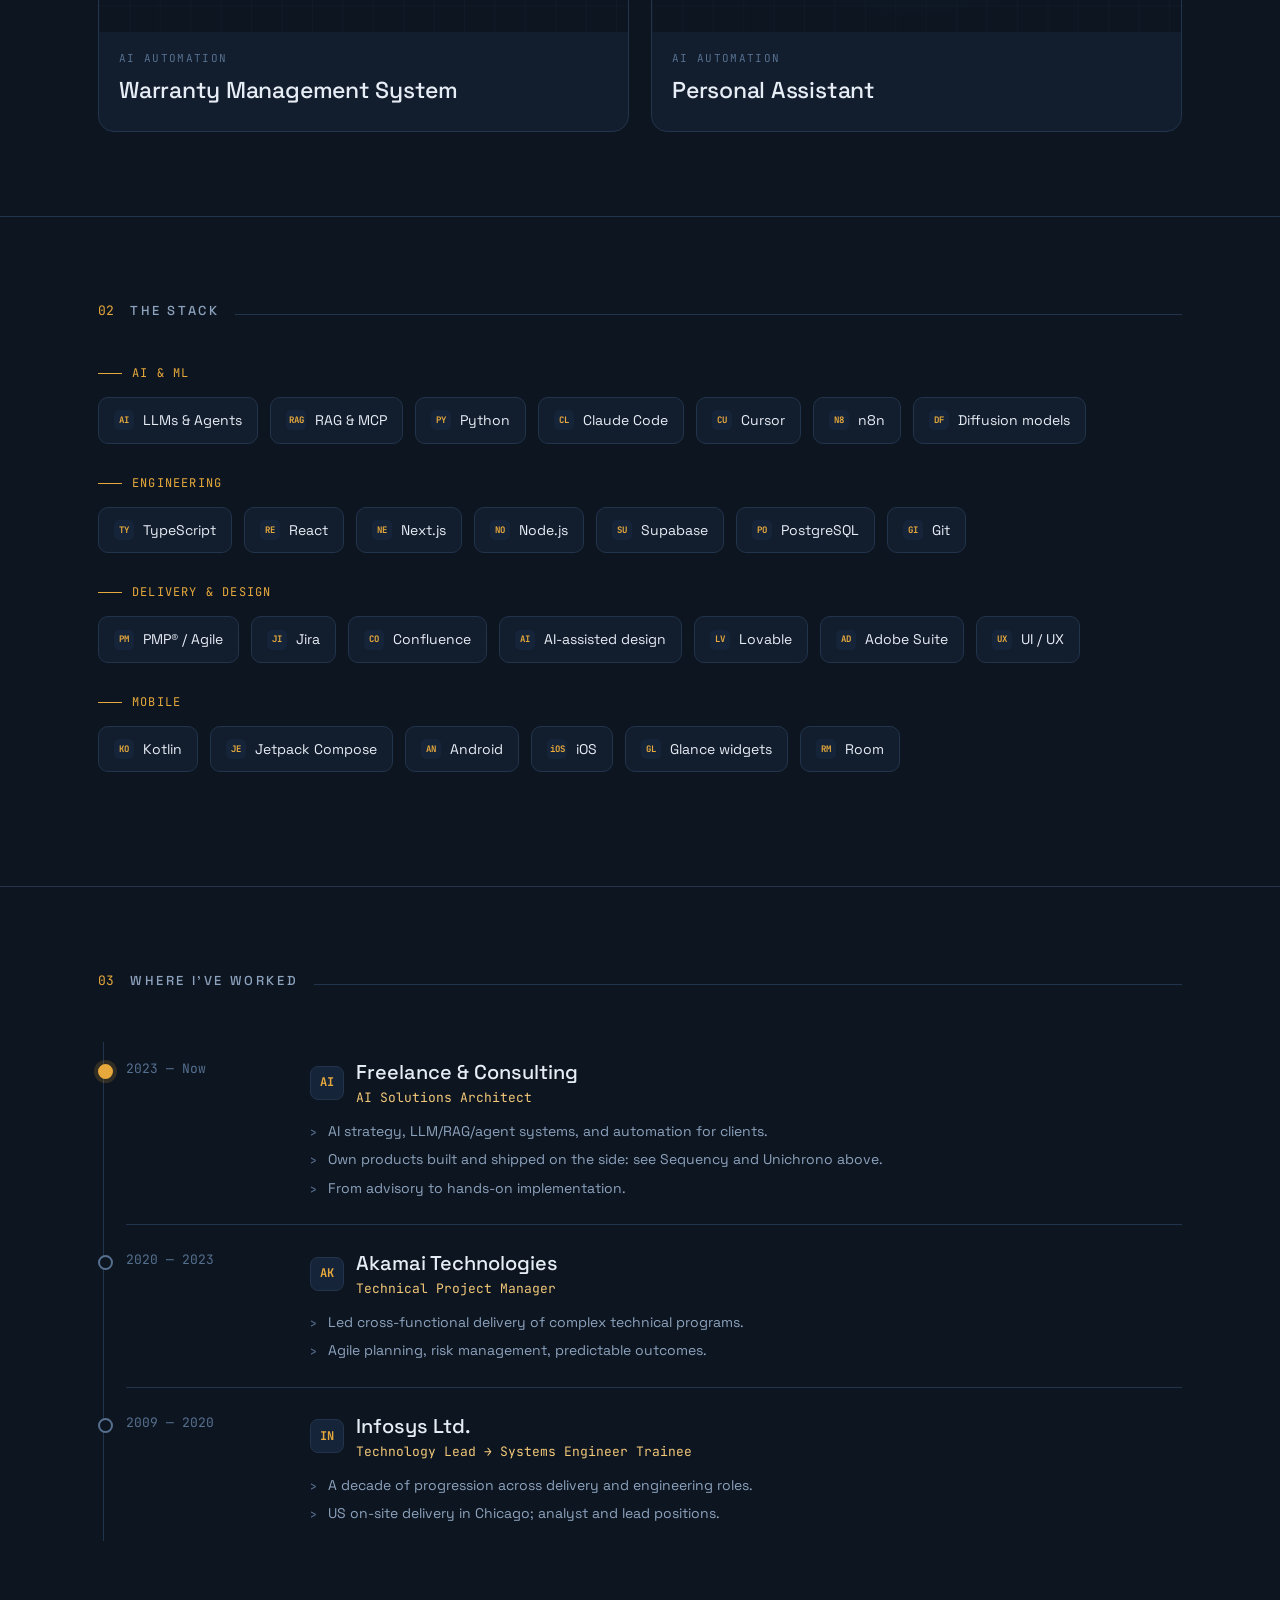
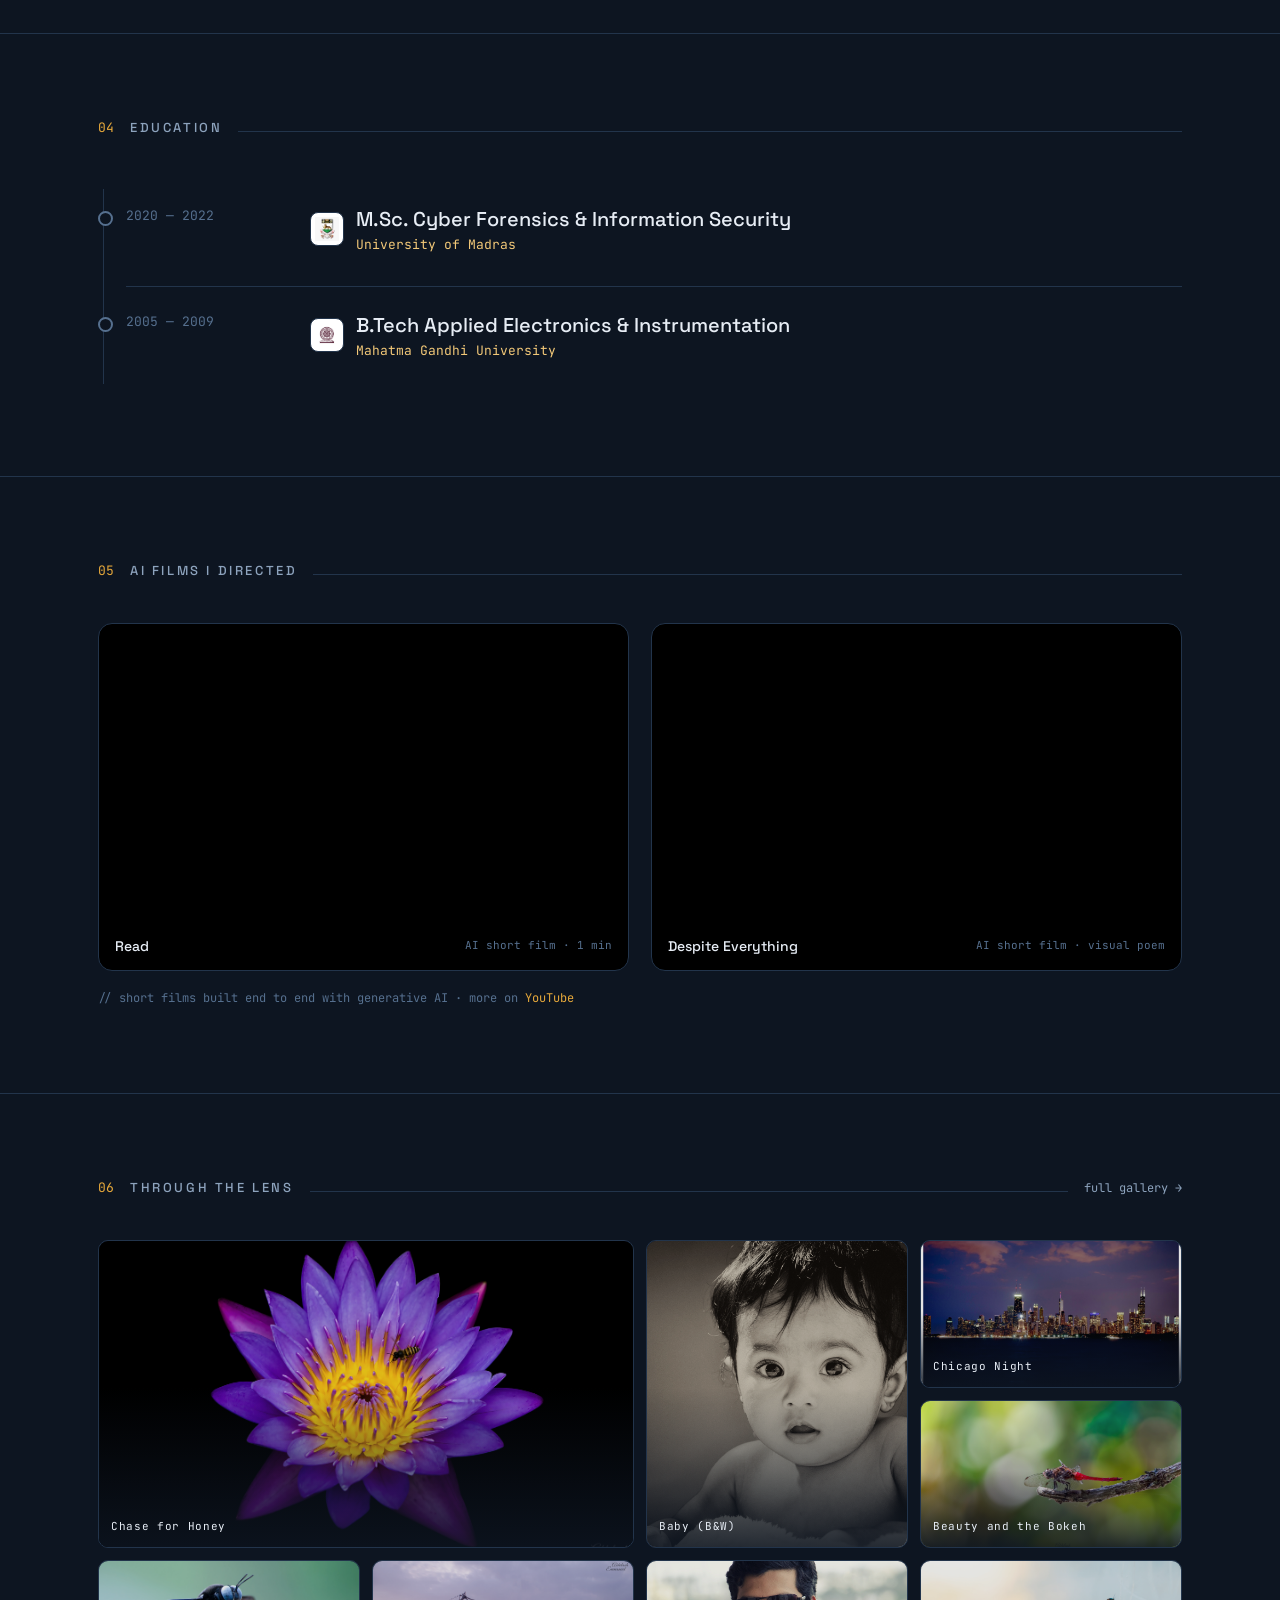
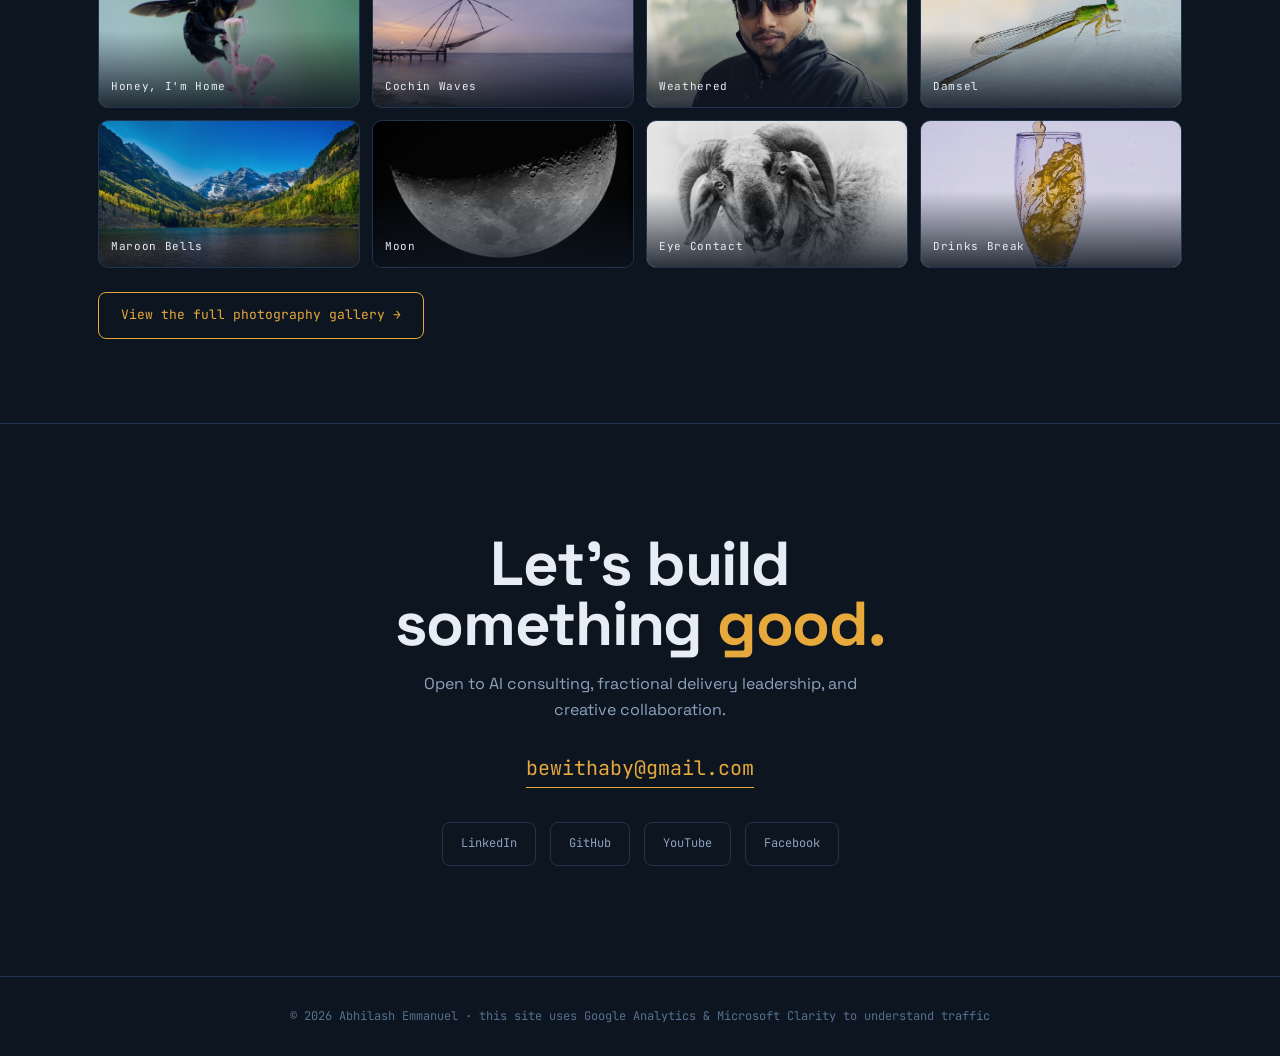
==== commit 03087671: "Lead with Unichrono, add real project previews Unichrono now links to unichrono.app alongside the Pl" ====
--- a/index.html
+++ b/index.html
@@ -150,6 +150,14 @@
 .sheet .desc p{color:var(--muted);font-size:15px;margin-bottom:12px}
 .sheet .desc b{color:var(--text);font-weight:500}
 .sheet .modlink{display:inline-flex;align-items:center;gap:8px;background:var(--amber);color:var(--ink);font-family:'JetBrains Mono';font-size:13px;padding:11px 20px;border-radius:8px;margin-top:6px}
+.sheet .modlink.ghost{background:transparent;border:1px solid var(--line-2);color:var(--amber-soft)}
+.sheet .links{display:flex;flex-wrap:wrap;gap:10px;margin-top:8px}
+.sheet .shots{display:grid;grid-template-columns:repeat(3,1fr);gap:12px;margin:20px 0 4px}
+.sheet .shots:empty{display:none}
+.sheet .shots img{width:100%;display:block;border:1px solid var(--line);border-radius:10px;background:var(--ink)}
+.sheet .shots[data-kind="phone"] img{aspect-ratio:9/16;object-fit:contain}
+.sheet .shots[data-kind="screen"] img{aspect-ratio:16/10;object-fit:cover;object-position:top}
+.sheet .shotnote{font-family:'JetBrains Mono';font-size:11px;color:var(--faint);margin:10px 0 2px}
 
 /* experience + education */
 .tl{position:relative;padding-left:28px}
@@ -221,6 +229,7 @@
   .job{grid-template-columns:1fr;gap:6px}
   .gal{grid-template-columns:repeat(2,1fr)}.shot.big{grid-column:span 2}
   .kb .key{max-width:34px}
+  .sheet .shots[data-kind="screen"]{grid-template-columns:1fr}
 }
 @media(prefers-reduced-motion:reduce){*{animation-duration:.001s!important;transition-duration:.06s!important}}
 </style>
@@ -270,8 +279,12 @@
 <section id="projects"><div class="wrap">
   <div class="shead"><span class="num mono">01</span><h2>Recent projects</h2><div class="line"></div><span class="more mono">click to open ↗</span></div>
   <div class="pgrid" id="pgrid">
+    <div class="pcard" data-proj="unichrono">
+      <div class="cover"><img class="cov" src="assets/projects/cover-unichrono.jpg" alt="Unichrono widgets and city list on a phone home screen"><div class="tagrow"><span>Android</span><span>iPhone</span><span>Live</span></div><div class="open">↗</div></div>
+      <div class="pad"><div class="role mono">Product · Mobile</div><h3>Unichrono</h3></div>
+    </div>
     <div class="pcard" data-proj="sequency">
-      <div class="cover"><img class="cov" src="assets/projects/cover-sequency.svg" alt="Sequency"><div class="tagrow"><span>AI</span><span>Product</span></div><div class="open">↗</div></div>
+      <div class="cover"><img class="cov" src="assets/projects/cover-sequency.jpg" alt="Sequency Project DNA screen with a character sheet"><div class="tagrow"><span>AI</span><span>Product</span></div><div class="open">↗</div></div>
       <div class="pad"><div class="role mono">Founder · AI Architect</div><h3>Sequency</h3></div>
     </div>
     <div class="pcard" data-proj="warranty">
@@ -281,10 +294,6 @@
     <div class="pcard" data-proj="assistant">
       <div class="cover"><img class="cov" src="assets/projects/cover-assistant.svg" alt="Personal Assistant"><div class="tagrow"><span>n8n</span><span>Agent</span></div><div class="open">↗</div></div>
       <div class="pad"><div class="role mono">AI Automation</div><h3>Personal Assistant</h3></div>
-    </div>
-    <div class="pcard" data-proj="unichrono">
-      <div class="cover"><img class="cov" src="assets/projects/cover-unichrono.svg" alt="Unichrono"><div class="tagrow"><span>Android</span><span>Kotlin</span><span>Google Play</span></div><div class="open">↗</div></div>
-      <div class="pad"><div class="role mono">Product · Android</div><h3>Unichrono</h3></div>
     </div>
   </div>
 </div></section>
@@ -322,6 +331,7 @@
     <span class="chip"><img data-src="kotlin/kotlin-original" alt="">Kotlin</span>
     <span class="chip"><img data-src="jetpackcompose/jetpackcompose-original" alt="">Jetpack Compose</span>
     <span class="chip"><img data-src="android/android-original" alt="">Android</span>
+    <span class="chip"><span class="ph2">iOS</span>iOS</span>
     <span class="chip"><span class="ph2">GL</span>Glance widgets</span>
     <span class="chip"><span class="ph2">RM</span>Room</span>
   </div></div>
@@ -330,8 +340,7 @@
 <section id="experience"><div class="wrap">
   <div class="shead"><span class="num mono">03</span><h2>Where I've worked</h2><div class="line"></div></div>
   <div class="tl">
-    <div class="job now"><div class="when">2026 — Now</div><div><div class="co"><div class="lg">SQ</div><div><div class="nm">Sequency</div><div class="role mono">Co-founder · AI Architect</div></div></div><ul><li>Building an AI video orchestration platform from zero to one.</li><li>System design, multi-phase generation pipeline, product direction.</li></ul></div></div>
-    <div class="job now"><div class="when">2023 — Now</div><div><div class="co"><div class="lg">AI</div><div><div class="nm">Freelance &amp; Consulting</div><div class="role mono">AI Solutions Architect</div></div></div><ul><li>AI strategy, LLM/RAG/agent systems, and automation for clients.</li><li>From advisory to hands-on implementation.</li></ul></div></div>
+    <div class="job now"><div class="when">2023 — Now</div><div><div class="co"><div class="lg">AI</div><div><div class="nm">Freelance &amp; Consulting</div><div class="role mono">AI Solutions Architect</div></div></div><ul><li>AI strategy, LLM/RAG/agent systems, and automation for clients.</li><li>Own products built and shipped on the side: see Sequency and Unichrono above.</li><li>From advisory to hands-on implementation.</li></ul></div></div>
     <div class="job"><div class="when">2020 — 2023</div><div><div class="co"><div class="lg">AK</div><div><div class="nm">Akamai Technologies</div><div class="role mono">Technical Project Manager</div></div></div><ul><li>Led cross-functional delivery of complex technical programs.</li><li>Agile planning, risk management, predictable outcomes.</li></ul></div></div>
     <div class="job"><div class="when">2009 — 2020</div><div><div class="co"><div class="lg">IN</div><div><div class="nm">Infosys Ltd.</div><div class="role mono">Technology Lead → Systems Engineer Trainee</div></div></div><ul><li>A decade of progression across delivery and engineering roles.</li><li>US on-site delivery in Chicago; analyst and lead positions.</li></ul></div></div>
   </div>
@@ -399,7 +408,9 @@
       <h3 id="m-title"></h3>
       <div class="scope" id="m-scope"></div>
       <div class="desc" id="m-desc"></div>
-      <a href="#" target="_blank" rel="noopener" class="modlink mono" id="m-link">View live →</a>
+      <div class="shotnote mono" id="m-shotnote"></div>
+      <div class="shots" id="m-shots"></div>
+      <div class="links" id="m-links"></div>
     </div>
   </div>
 </div>
@@ -459,17 +470,28 @@
 
 /* ---- project modal ---- */
 const PROJ={
-  sequency:{role:'Founder · AI Architect',title:'Sequency',scope:['Next.js','Python','Lovable','Cursor','Antigravity'],cover:'assets/projects/cover-sequency.svg',link:'https://sequency.cc/',
-    desc:'<p>An AI-driven video orchestration platform designed to streamline high-fidelity video production workflows.</p><p><b>The build.</b> A multi-phase orchestration pipeline that plans, generates images, then video, with continuity logic holding the sequence together.</p>'},
+  unichrono:{role:'Product · Mobile',title:'Unichrono',scope:['Kotlin','Jetpack Compose','Glance','Room','iOS'],cover:'assets/projects/cover-unichrono.jpg',
+    links:[{href:'https://unichrono.app/',label:'unichrono.app →'},{href:'https://play.google.com/store/apps/details?id=com.spinyvalley.unichrono',label:'Google Play →',ghost:true},{href:'https://apps.apple.com/app/id6804218446',label:'App Store →',ghost:true}],
+    shotKind:'phone',shotNote:'// real screens: widget with custom labels, multi-city widget, the app on iPhone',
+    shots:['assets/projects/shot-unichrono-1.jpg','assets/projects/shot-unichrono-2.jpg','assets/projects/shot-unichrono-3.jpg'],
+    desc:'<p><b>Unichrono: World Clock</b> is live on Google Play and the App Store, published under Spiny Valley Labs, with its own site at unichrono.app. Several places, all their times, ticking on your home screen.</p><p><b>The build.</b> The category is crowded but its widgets freeze, because they refresh the time with background work that battery optimisation kills. Unichrono reads the system clock directly with a self-ticking widget, so it keeps time with no process of mine running, even under aggressive battery savers.</p><p><b>In the app.</b> 34,804 cities, each renamed to whatever you call it: Mom, Boss, Dev Team. Four widget styles (Two Cities, Availability, Analog, Sun Clock), a time travel slider that moves every city at once, and alarms anchored to a city clock instead of your local one. No ads, no tracking, works offline.</p>'},
+  sequency:{role:'Founder · AI Architect',title:'Sequency',scope:['Next.js','Python','Lovable','Cursor','Antigravity'],cover:'assets/projects/cover-sequency.jpg',
+    links:[{href:'https://sequency.cc/',label:'sequency.cc →'}],
+    shotKind:'screen',shotNote:'// real screens: visual direction, script ingestion, generated shot list',
+    shots:['assets/projects/shot-sequency-1.jpg','assets/projects/shot-sequency-2.jpg','assets/projects/shot-sequency-3.jpg'],
+    desc:'<p>An AI filmmaking platform that keeps a project organised, its characters consistent, and the workflow moving from script to final cut.</p><p><b>The build.</b> A multi-phase orchestration pipeline: Project DNA defines the characters, look and rules once, the script is broken into a shot list, then images and video are generated shot by shot with continuity holding the sequence together.</p>'},
   warranty:{role:'AI Automation',title:'Warranty Management System',scope:['n8n','JavaScript','HTML'],cover:'assets/projects/cover-warranty.svg',link:'https://github.com/bewithaby/Warranty-Management-System-n8n',
     desc:'<p>A system to manage warranties efficiently using n8n workflows, turning manual tracking into reliable automation.</p>'},
   assistant:{role:'AI Automation',title:'Personal Assistant',scope:['n8n','JavaScript','HTML'],cover:'assets/projects/cover-assistant.svg',link:'https://github.com/bewithaby/Personal-Assistant-n8n',
-    desc:'<p>An autonomous personal AI assistant built on n8n, wiring LLMs into real day-to-day workflows.</p>'},
-  unichrono:{role:'Product · Android',title:'Unichrono',scope:['Kotlin','Jetpack Compose','Glance','Room'],cover:'assets/projects/cover-unichrono.svg',link:'https://play.google.com/store/apps/details?id=com.spinyvalley.unichrono',linkLabel:'Get it on Google Play →',
-    desc:'<p><b>Unichrono: World Clock Widget</b> is live on Google Play, published under Spiny Valley Labs. Several places, all their times, ticking on your home screen.</p><p><b>The build.</b> The category is crowded but its widgets freeze, because they refresh the time with background work that battery optimisation kills. Unichrono reads the system clock directly with a self-ticking widget, so it keeps time with no process of mine running, even under aggressive battery savers.</p><p><b>In the app.</b> Add the cities you care about, rename them with custom labels, switch between 12 and 24 hour formats, pick light or dark, and resize the widget to fit your layout. No ads, no internet permission, no data collection.</p>'}
+    desc:'<p>An autonomous personal AI assistant built on n8n, wiring LLMs into real day-to-day workflows.</p>'}
 };
 const modal=document.getElementById('modal');
-function openProj(id){const p=PROJ[id];if(!p)return;document.getElementById('m-role').textContent=p.role;document.getElementById('m-title').textContent=p.title;document.getElementById('m-cover').textContent=p.title;const ci=document.getElementById('m-cover-img');ci.src=p.cover;ci.alt=p.title;const ml=document.getElementById('m-link');ml.href=p.link;ml.textContent=p.linkLabel||'View live →';document.getElementById('m-scope').innerHTML=p.scope.map(s=>'<span>'+s+'</span>').join('');document.getElementById('m-desc').innerHTML=p.desc;modal.classList.add('open');document.body.style.overflow='hidden'}
+function openProj(id){const p=PROJ[id];if(!p)return;document.getElementById('m-role').textContent=p.role;document.getElementById('m-title').textContent=p.title;document.getElementById('m-cover').textContent=p.title;const ci=document.getElementById('m-cover-img');ci.src=p.cover;ci.alt=p.title;
+  const links=p.links||[{href:p.link,label:p.linkLabel||'View live →'}];
+  document.getElementById('m-links').innerHTML=links.map(l=>'<a href="'+l.href+'" target="_blank" rel="noopener" class="modlink mono'+(l.ghost?' ghost':'')+'">'+l.label+'</a>').join('');
+  const sn=document.getElementById('m-shotnote');sn.textContent=p.shotNote||'';sn.style.display=p.shotNote?'block':'none';
+  const sh=document.getElementById('m-shots');sh.dataset.kind=p.shotKind||'';sh.innerHTML=(p.shots||[]).map(src=>'<img src="'+src+'" alt="'+p.title+' screenshot" loading="lazy">').join('');
+  document.getElementById('m-scope').innerHTML=p.scope.map(s=>'<span>'+s+'</span>').join('');document.getElementById('m-desc').innerHTML=p.desc;modal.classList.add('open');document.body.style.overflow='hidden'}
 function closeProj(){modal.classList.remove('open');document.body.style.overflow=''}
 document.querySelectorAll('.pcard').forEach(c=>c.addEventListener('click',()=>openProj(c.dataset.proj)));
 modal.querySelectorAll('[data-close]').forEach(el=>el.addEventListener('click',closeProj));
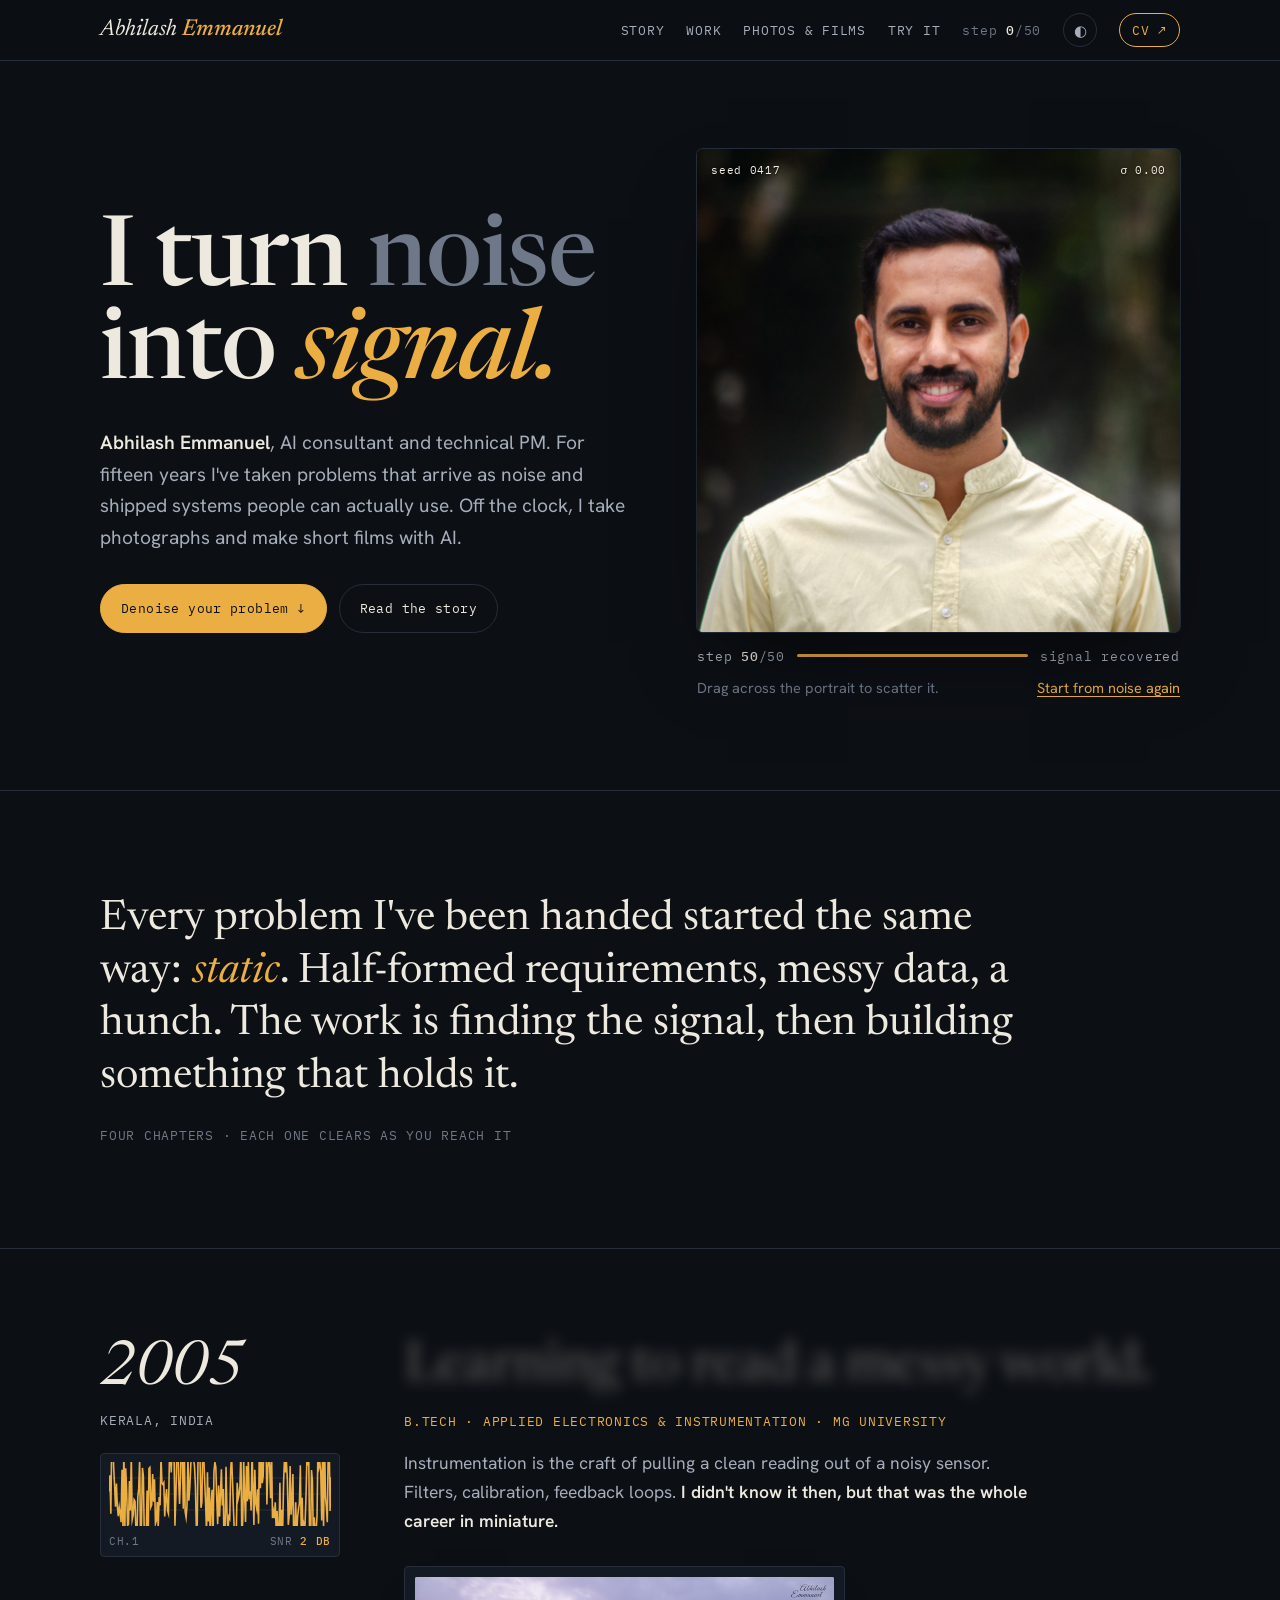
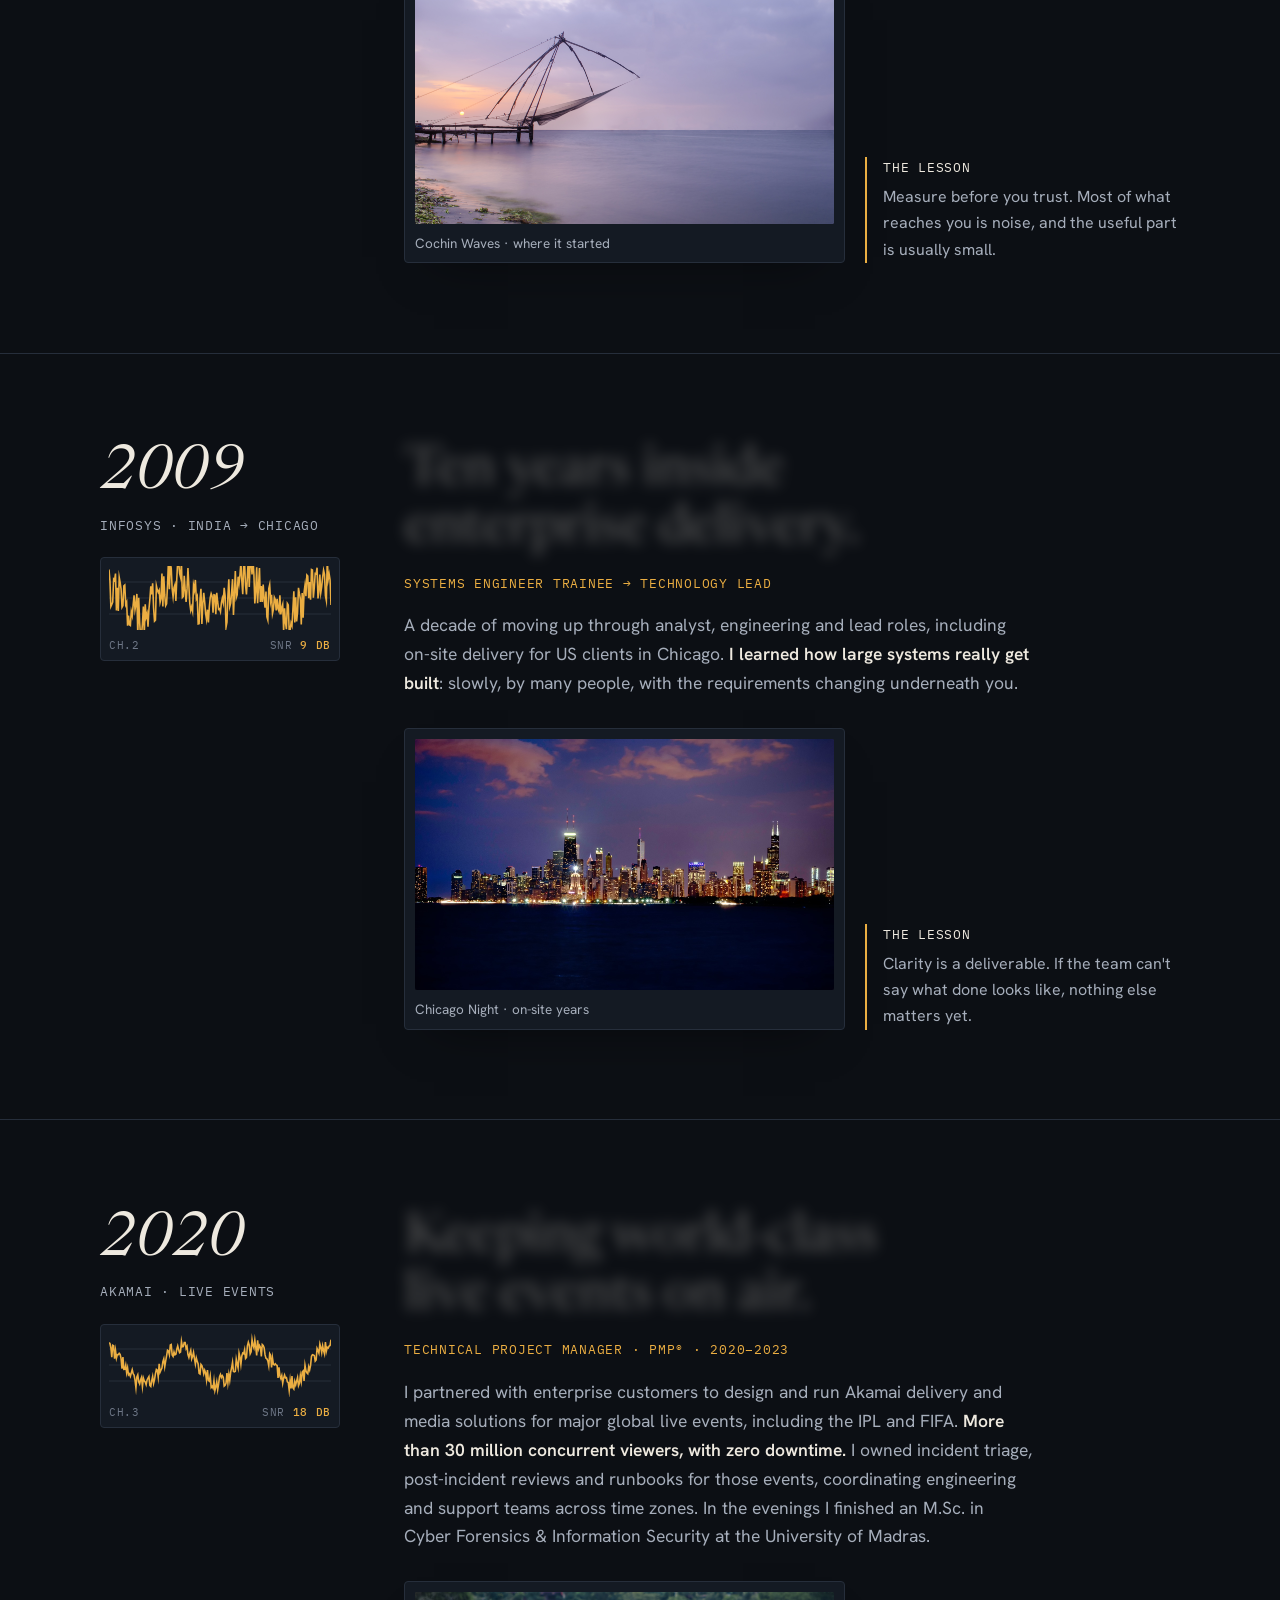
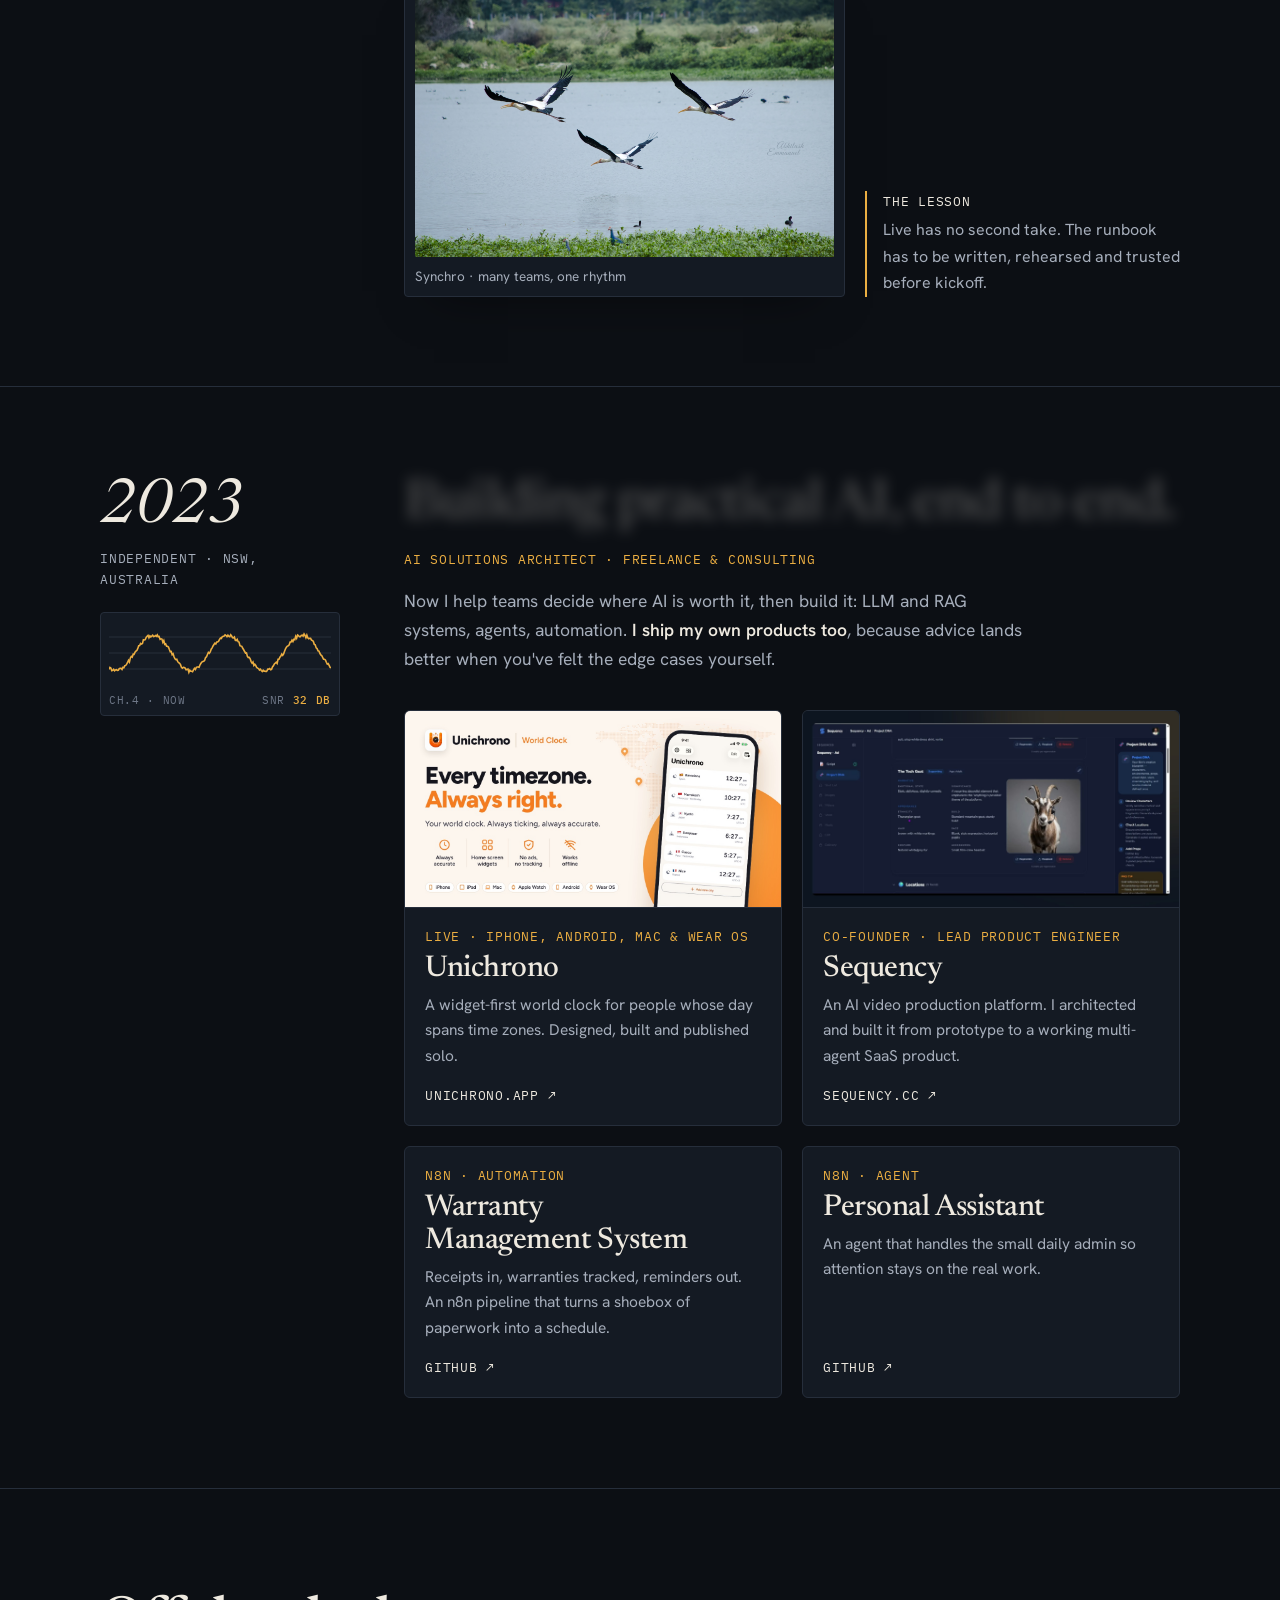
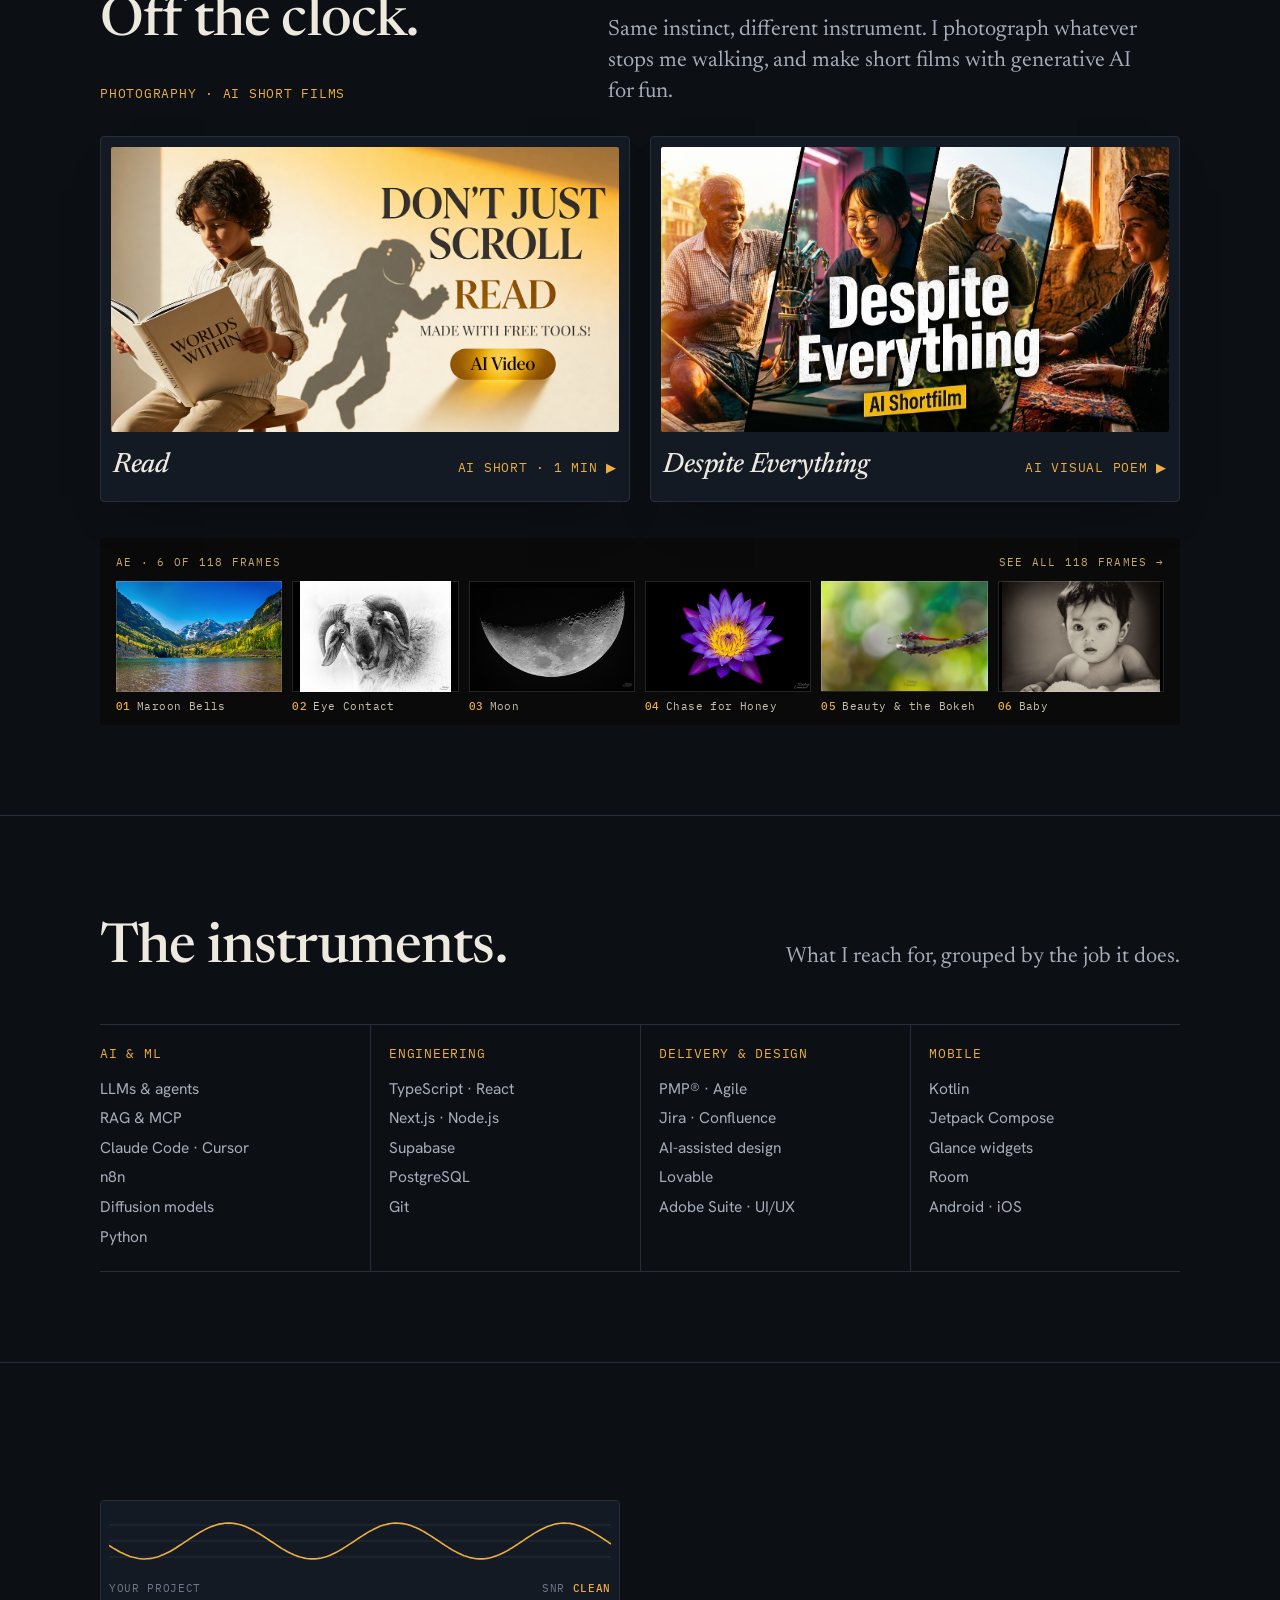
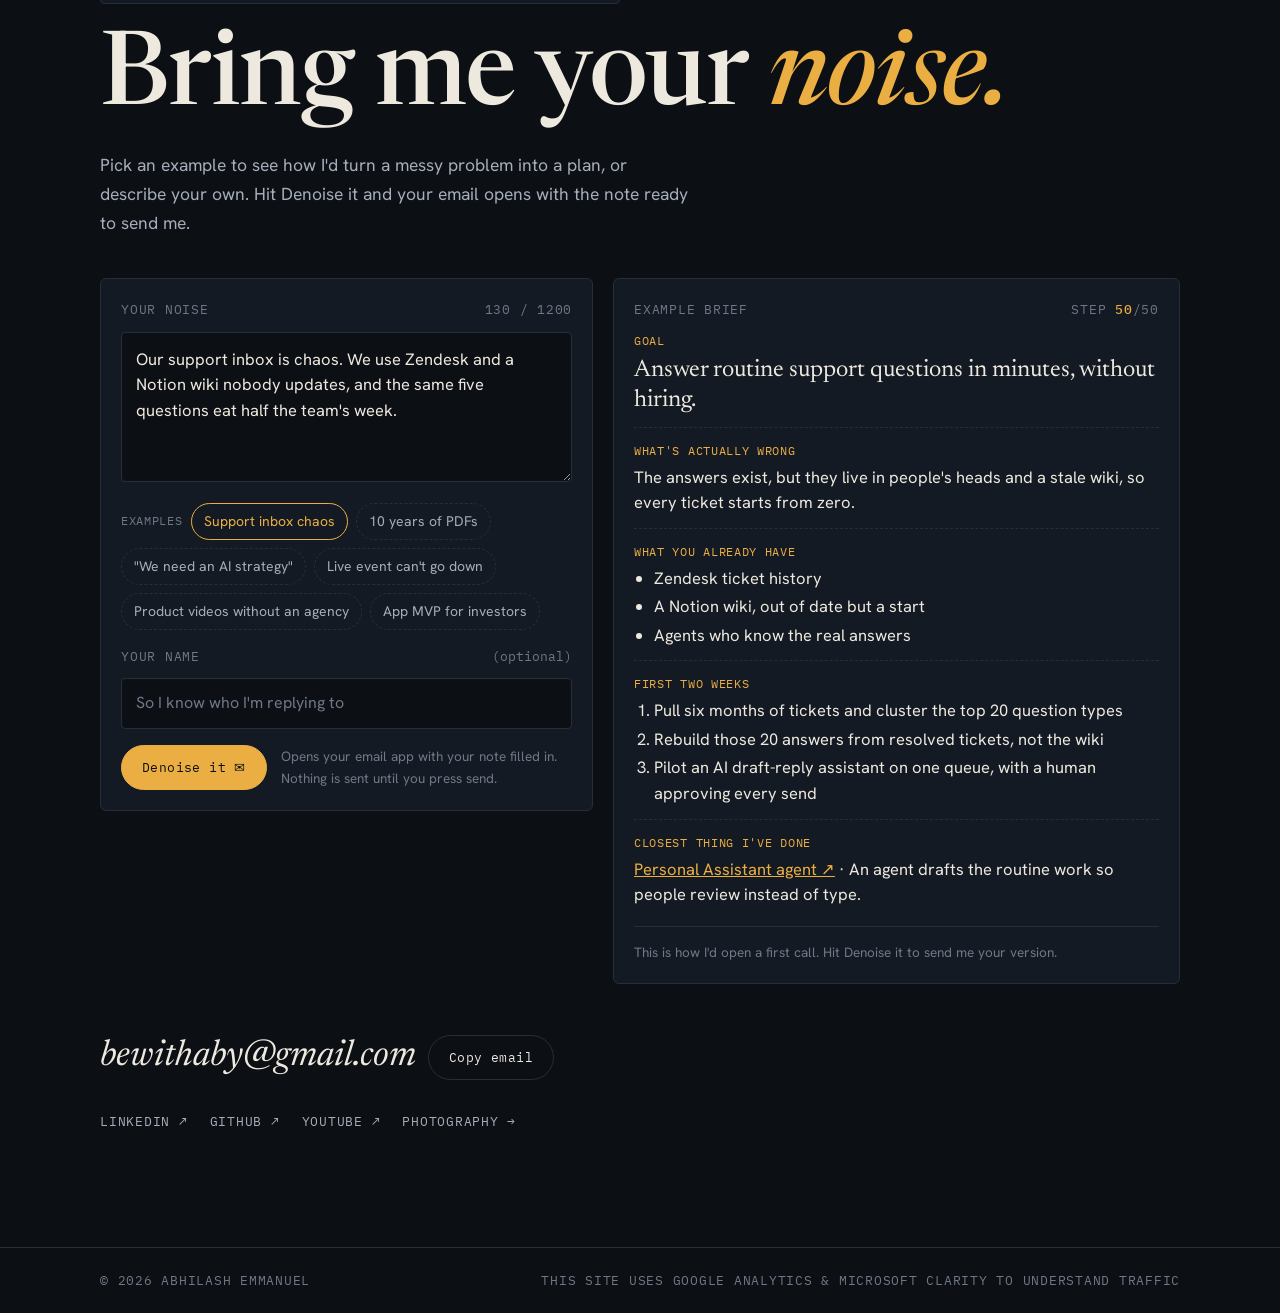
==== commit 1fae16ee: "Redesign portfolio as "Noise to Signal" story Replace the home page with a story-led design: a WebGL" ====
--- a/index.html
+++ b/index.html
@@ -2,9 +2,10 @@
 <html lang="en">
 <head>
 <meta charset="UTF-8">
-<meta name="viewport" content="width=device-width, initial-scale=1.0">
-<title>Abhilash Emmanuel · AI Consultant, Designer & Filmmaker</title>
-<meta name="description" content="Abhilash Emmanuel, AI consultant, PMP-certified technical project manager, designer and filmmaker. 15+ years turning ambiguous problems into systems people can use.">
+<meta name="viewport" content="width=device-width, initial-scale=1.0, viewport-fit=cover">
+<meta name="theme-color" content="#0c0f14">
+<title>Abhilash Emmanuel · AI Consultant &amp; Technical PM</title>
+<meta name="description" content="Abhilash Emmanuel, AI consultant and PMP-certified technical project manager. Fifteen years turning noise into signal: practical AI, world-class live events, and products people use.">
 <link rel="icon" href="assets/favicon.svg" type="image/svg+xml">
 <link rel="icon" href="assets/favicon.ico" sizes="any">
 <!-- Google Analytics (GA4) -->
@@ -19,483 +20,782 @@
 <script type="text/javascript">
   (function(c,l,a,r,i,t,y){c[a]=c[a]||function(){(c[a].q=c[a].q||[]).push(arguments)};t=l.createElement(r);t.async=1;t.src="https://www.clarity.ms/tag/"+i;y=l.getElementsByTagName(r)[0];y.parentNode.insertBefore(t,y);})(window,document,"clarity","script","xcfkmgnenl");
 </script>
-<meta property="og:title" content="Abhilash Emmanuel · AI Consultant, Designer & Filmmaker">
-<meta property="og:description" content="Engineer's rigor, designer's eye. Fifteen years turning ambiguous problems into systems people can use, plus the occasional film and photograph.">
-<meta property="og:image" content="assets/propic.jpg">
+<meta property="og:title" content="Abhilash Emmanuel · AI Consultant &amp; Technical PM">
+<meta property="og:description" content="Abhilash Emmanuel, AI consultant and PMP-certified technical project manager. Fifteen years turning noise into signal: practical AI, world-class live events, and products people use.">
+<meta property="og:image" content="https://abhilashemmanuel.com/assets/propic.jpg">
 <meta property="og:type" content="website">
 <link rel="preconnect" href="https://fonts.googleapis.com">
 <link rel="preconnect" href="https://fonts.gstatic.com" crossorigin>
-<link href="https://fonts.googleapis.com/css2?family=Space+Grotesk:wght@400;500;700&family=JetBrains+Mono:wght@400;500;700&display=swap" rel="stylesheet">
+<link rel="stylesheet" href="https://fonts.googleapis.com/css2?family=Newsreader:ital,opsz,wght@0,6..72,400..600;1,6..72,400..600&family=Hanken+Grotesk:wght@400;500;600&family=IBM+Plex+Mono:wght@400;500&display=swap">
 <style>
+/* Layout: one long story told as a signal recovering from noise. Hero = a portrait denoised live (WebGL); chapter photos clear as you scroll; the page ends with a tool that denoises the visitor's own problem. */
 :root{
-  --ink:#0d1521; --ink-2:#121d2e; --ink-3:#16243a; --line:#22344b; --line-2:#2c4262;
-  --text:#e7edf5; --muted:#8da3bd; --faint:#56708f;
-  --amber:#e7a93b; --amber-soft:#f2c878; --green:#3ddc84; --teal:#2dd4bf; --coral:#ff6b4d; --blue:#4d94ff;
+  --bg:#0c0f14; --bg-2:#141a23; --line:#262e3b; --fg:#eee9df; --muted:#a6aebb; --faint:#6f7888;
+  --accent:#ebae42; --accent-ink:#0c0f14;
+  --display:'Newsreader',Georgia,'Times New Roman',serif;
+  --body:'Hanken Grotesk',system-ui,-apple-system,'Segoe UI',sans-serif;
+  --mono:'IBM Plex Mono',ui-monospace,Menlo,Consolas,monospace;
+  color-scheme:dark;
 }
-*{margin:0;padding:0;box-sizing:border-box}
+:root[data-theme="light"]{
+  --bg:#f3f0ea; --bg-2:#e9e4da; --line:#d4cdc0; --fg:#15171c; --muted:#4f5562; --faint:#7d838e;
+  --accent:#9c5f0c; --accent-ink:#f3f0ea; color-scheme:light}
+
+*{box-sizing:border-box}
+[hidden]{display:none!important}
 html{scroll-behavior:smooth}
-body{background:var(--ink);color:var(--text);font-family:'Space Grotesk',sans-serif;line-height:1.6;-webkit-font-smoothing:antialiased;overflow-x:hidden}
-.mono{font-family:'JetBrains Mono',monospace}
-.wrap{max-width:1140px;margin:0 auto;padding:0 28px}
-a{color:inherit;text-decoration:none}
-::selection{background:var(--amber);color:var(--ink)}
-img{max-width:100%;display:block}
-
-nav{position:sticky;top:0;z-index:80;background:rgba(13,21,33,.82);backdrop-filter:blur(10px);border-bottom:1px solid var(--line)}
-nav .wrap{display:flex;align-items:center;justify-content:space-between;height:64px}
-.brand{font-weight:700;letter-spacing:.02em;color:inherit;text-decoration:none}
-.brand span{color:var(--amber)}
-.navlinks{display:flex;gap:24px}
-.navlinks a{font-size:13px;color:var(--muted);letter-spacing:.04em;transition:color .2s}
-.navlinks a:hover{color:var(--amber)}
-.cv-btn{border:1px solid var(--amber);color:var(--amber);padding:7px 16px;border-radius:6px;font-size:13px;transition:all .2s}
-.cv-btn:hover{background:var(--amber);color:var(--ink)}
+body{margin:0;background:var(--bg);color:var(--fg);font-family:var(--body);font-size:17.5px;line-height:1.65;-webkit-font-smoothing:antialiased;overflow-x:hidden}
+a{color:inherit}
+a:focus-visible,button:focus-visible,textarea:focus-visible{outline:2px solid var(--accent);outline-offset:3px;border-radius:4px}
+::selection{background:var(--accent);color:var(--accent-ink)}
+.wrap{max-width:1160px;margin:0 auto;padding-inline:clamp(16px,4vw,40px)}
+.mono{font-family:var(--mono);font-size:12.5px;letter-spacing:.06em;text-transform:uppercase}
+h1,h2,h3{font-family:var(--display);font-weight:500;text-wrap:balance;margin:0;letter-spacing:-.015em;font-optical-sizing:auto}
+
+/* nav + global step counter */
+nav{position:sticky;top:env(safe-area-inset-top,0px);z-index:20;background:color-mix(in srgb,var(--bg) 88%,transparent);backdrop-filter:blur(10px);border-bottom:1px solid var(--line)}
+nav .wrap{display:flex;align-items:center;justify-content:space-between;gap:16px;height:60px}
+.brand{font-family:var(--display);font-style:italic;font-size:23px;text-decoration:none}
+.brand b{color:var(--accent);font-weight:500}
+.links{display:flex;gap:22px;align-items:center}
+.links a{text-decoration:none;color:var(--muted);font-family:var(--mono);font-size:12.5px;letter-spacing:.06em;text-transform:uppercase;transition:color .2s}
+.links a:hover{color:var(--accent)}
+.links .cv{color:var(--accent);border:1px solid var(--accent);padding:6px 12px;border-radius:999px}
+.theme{background:none;border:1px solid var(--line);color:var(--muted);width:34px;height:34px;border-radius:50%;cursor:pointer;font-size:15px;line-height:1;display:inline-flex;align-items:center;justify-content:center;transition:all .2s}
+.theme:hover{border-color:var(--accent);color:var(--accent)}
+.navstep{color:var(--faint);font-variant-numeric:tabular-nums;text-transform:none}
+.navstep b{color:var(--fg);font-weight:500}
+.progress{position:absolute;left:0;bottom:-1px;height:2px;width:100%}
+.progress i{display:block;height:100%;width:0;background:var(--accent)}
+@media (max-width:820px){.links a:not(.cv){display:none}}
 
 /* hero */
-.hero{position:relative;padding:64px 0 60px;border-bottom:1px solid var(--line);overflow:hidden}
-.hero::before{content:"";position:absolute;inset:0;background-image:linear-gradient(var(--line) 1px,transparent 1px),linear-gradient(90deg,var(--line) 1px,transparent 1px);background-size:46px 46px;opacity:.16;mask-image:radial-gradient(circle at 75% 40%,#000,transparent 72%)}
-.hero .wrap{position:relative;display:grid;grid-template-columns:1fr 1fr;gap:46px;align-items:center}
-.eyebrow{font-size:12px;letter-spacing:.22em;color:var(--amber);margin-bottom:20px;text-transform:uppercase}
-.idrow{display:flex;align-items:center;gap:16px;margin-bottom:26px}
-.av{position:relative;width:60px;height:60px;flex:none}
-.av .pic{width:60px;height:60px;border-radius:50%;background:var(--ink-3);border:1px solid var(--line-2);display:flex;align-items:center;justify-content:center;color:var(--faint);font-size:9px;letter-spacing:.06em;overflow:hidden;text-align:center;box-shadow:0 0 0 3px rgba(231,169,59,.16),0 6px 18px rgba(0,0,0,.4)}
-.av .pic img{width:100%;height:100%;object-fit:cover;filter:grayscale(.4) contrast(1.05) brightness(.98);transition:filter .35s}
-.av:hover .pic img{filter:grayscale(0) contrast(1.02)}
-.av .status{position:absolute;bottom:-6px;left:50%;transform:translateX(-50%);height:18px;display:flex;align-items:center;justify-content:flex-start;background:var(--green);color:#062b15;border:3px solid var(--ink);border-radius:20px;overflow:hidden;width:18px;transition:width .35s cubic-bezier(.5,.1,.2,1);white-space:nowrap;z-index:2}
-.av .status .dot{width:18px;flex:none;display:flex;align-items:center;justify-content:center}
-.av .status .dot::before{content:"";width:7px;height:7px;border-radius:50%;background:#062b15}
-.av .status .txt{font-family:'JetBrains Mono';font-size:10px;font-weight:700;letter-spacing:.04em;opacity:0;transition:opacity .25s;padding-right:12px}
-.av:hover .status{width:172px}
-.av:hover .status .txt{opacity:1;transition-delay:.12s}
-.idrow .who .nm{font-weight:500;font-size:15px}
-.idrow .who .rl{font-size:13px;color:var(--muted)}
-.hero h1{font-size:clamp(38px,5.8vw,72px);line-height:.98;font-weight:700;letter-spacing:-.02em}
+.hero{padding-block:clamp(40px,7vw,88px) clamp(48px,7vw,96px);border-bottom:1px solid var(--line)}
+.hero .wrap{display:grid;grid-template-columns:1.05fr .95fr;gap:clamp(28px,5vw,72px);align-items:center}
+.hero .copy{min-width:0}
+.kicker{color:var(--accent);margin-bottom:22px;display:flex;align-items:center;gap:10px}
+.kicker::before{content:"";width:8px;height:8px;border-radius:50%;background:#3ddc84;box-shadow:0 0 0 4px rgba(61,220,132,.16)}
+.hero h1{font-size:clamp(50px,7.6vw,108px);line-height:.95;font-weight:500}
+.hero h1 em{color:var(--accent)}
 .hero h1 .dim{color:var(--faint)}
-.lede{margin-top:22px;max-width:470px;color:var(--muted);font-size:17px}
-.creed{margin-top:20px;display:flex;flex-wrap:wrap;gap:8px 18px;font-family:'JetBrains Mono';font-size:11.5px;letter-spacing:.04em;color:var(--faint)}
-.creed span{display:inline-flex;align-items:center;gap:18px}
-.creed span::before{content:"";width:5px;height:5px;border-radius:50%;background:var(--amber);flex:none}
-.hero-cta{margin-top:28px;display:flex;gap:12px;flex-wrap:wrap}
-.btn{display:inline-flex;align-items:center;gap:8px;font-family:'JetBrains Mono';font-size:13px;letter-spacing:.04em;padding:12px 20px;border-radius:8px;transition:all .2s;cursor:pointer;border:none}
-.btn.pri{background:var(--amber);color:var(--ink)}.btn.pri:hover{background:var(--amber-soft)}
-.btn.sec{border:1px solid var(--line);color:var(--text);background:none}.btn.sec:hover{border-color:var(--amber);color:var(--amber)}
-
-/* interactive keyboard device */
-.device{background:var(--ink-2);border:1px solid var(--line);border-radius:16px;padding:16px;box-shadow:0 30px 60px rgba(0,0,0,.35);transition:transform .35s cubic-bezier(.2,.8,.2,1),box-shadow .35s}
-.device:hover{transform:translateY(-4px) scale(1.015);box-shadow:0 42px 84px rgba(0,0,0,.45),0 0 30px rgba(231,169,59,.16)}
-.screen{background:var(--ink);border:1px solid var(--line);border-radius:10px;padding:22px;min-height:148px;position:relative;overflow:hidden}
-.screen::before{content:"";position:absolute;inset:0;background:radial-gradient(circle at 30% 20%,rgba(231,169,59,.08),transparent 60%)}
-.screen .hint{font-family:'JetBrains Mono';font-size:12px;color:var(--amber-soft);letter-spacing:.04em}
-.screen .hint .cur{animation:blink 1.1s step-end infinite}
-@keyframes blink{50%{opacity:0}}
-.screen .out{position:relative;display:flex;gap:16px;align-items:flex-start}
-.screen .big{font-family:'Space Grotesk';font-weight:700;font-size:54px;line-height:.9;color:var(--amber);min-width:48px}
-.screen .meta .k{font-family:'JetBrains Mono';font-size:11px;letter-spacing:.16em;color:var(--amber-soft);text-transform:uppercase}
-.screen .meta .t{font-size:19px;font-weight:500;margin:2px 0 4px}
-.screen .meta .d{font-size:13.5px;color:var(--muted);max-width:280px}
-.screen .out{opacity:0;transform:translateY(8px);transition:opacity .25s,transform .25s}
-.screen.show .out{opacity:1;transform:none}
-.screen.show .hint{display:none}
-.kb{margin-top:14px;display:flex;flex-direction:column;gap:7px}
-.kb .row{display:flex;gap:7px;justify-content:center}
-.kb .key{flex:1;max-width:42px;aspect-ratio:1;border-radius:8px;background:var(--ink-3);border:1px solid var(--line);color:var(--muted);font-family:'JetBrains Mono';font-size:13px;display:flex;align-items:center;justify-content:center;cursor:pointer;transition:all .12s;user-select:none}
-.kb .key:hover{background:rgba(231,169,59,.20);border-color:var(--amber-soft);color:var(--text);transform:translateY(-2px);box-shadow:0 4px 14px rgba(231,169,59,.22)}
-.kb .key.hit{background:var(--amber);color:var(--ink);border-color:var(--amber);transform:translateY(2px);box-shadow:0 0 18px rgba(231,169,59,.5)}
-/* attract: breathing glow, runs only while .device.playing, killed on first interaction; reduced-motion handled by global rule */
-.device.playing{animation:devBreathe 3.2s ease-in-out infinite}
-@keyframes devBreathe{0%,100%{box-shadow:0 30px 60px rgba(0,0,0,.35)}50%{box-shadow:0 30px 60px rgba(0,0,0,.35),0 0 0 1px rgba(231,169,59,.28),0 0 26px rgba(231,169,59,.16)}}
-
-/* sections */
-section{padding:84px 0;border-bottom:1px solid var(--line)}
-.shead{display:flex;align-items:baseline;gap:16px;margin-bottom:42px}
-.shead .num{color:var(--amber);font-size:13px}
-.shead h2{font-size:13px;letter-spacing:.2em;color:var(--muted);text-transform:uppercase;font-weight:500}
-.shead .line{flex:1;height:1px;background:var(--line)}
-.shead .more{font-family:'JetBrains Mono';font-size:12px;color:var(--muted);transition:color .2s}
-.shead .more:hover{color:var(--amber)}
-
-/* projects */
-.pgrid{display:grid;grid-template-columns:repeat(2,1fr);gap:22px}
-.pcard{background:var(--ink-2);border:1px solid var(--line);border-radius:16px;overflow:hidden;cursor:pointer;transition:transform .25s,border-color .25s;opacity:0;transform:translateY(26px)}
-.pcard.in{opacity:1;transform:none}
-.pcard:hover{transform:translateY(-6px);border-color:var(--line-2)}
-.pcard .cover{aspect-ratio:16/10;position:relative;overflow:hidden;background:linear-gradient(135deg,var(--ink-3),var(--ink-2))}
-.pcard .cover .cov{position:absolute;inset:0;width:100%;height:100%;object-fit:cover;transition:transform .4s}
-.pcard:hover .cover .cov{transform:scale(1.04)}
-.pcard .cover .tagrow{position:absolute;left:14px;right:14px;top:14px;display:flex;flex-wrap:wrap;gap:7px;z-index:2}
-.pcard .cover .tagrow span{font-family:'JetBrains Mono';font-size:10px;letter-spacing:.06em;background:rgba(13,21,33,.8);border:1px solid var(--line);color:var(--amber-soft);padding:5px 9px;border-radius:20px}
-.pcard .cover .open{position:absolute;right:14px;bottom:14px;width:36px;height:36px;border-radius:50%;background:var(--amber);color:var(--ink);display:flex;align-items:center;justify-content:center;font-size:18px;opacity:0;transform:scale(.6);transition:all .25s;z-index:2}
-.pcard:hover .cover .open{opacity:1;transform:scale(1)}
-.pcard .pad{padding:18px 20px 22px}
-.pcard .pad .role{font-family:'JetBrains Mono';font-size:11px;letter-spacing:.12em;color:var(--faint);text-transform:uppercase}
-.pcard .pad h3{font-size:23px;font-weight:500;margin:5px 0 0;letter-spacing:-.01em}
-
-/* modal */
-.modal{position:fixed;inset:0;z-index:200;display:none;align-items:flex-start;justify-content:center;padding:40px 20px;overflow-y:auto}
-.modal.open{display:flex}
-.modal .scrim{position:fixed;inset:0;background:rgba(5,9,15,.78);backdrop-filter:blur(4px);opacity:0;transition:opacity .3s}
-.modal.open .scrim{opacity:1}
-.sheet{position:relative;width:min(860px,100%);background:var(--ink-2);border:1px solid var(--line);border-radius:18px;overflow:hidden;transform:translateY(20px) scale(.98);opacity:0;transition:transform .32s cubic-bezier(.2,.8,.2,1),opacity .32s;margin:auto}
-.modal.open .sheet{transform:none;opacity:1}
-.sheet .hero-img{aspect-ratio:21/9;background:linear-gradient(135deg,var(--ink-3),#0c1726);position:relative;display:flex;align-items:flex-end;padding:24px;overflow:hidden}
-.sheet .hero-img .cov{position:absolute;inset:0;width:100%;height:100%;object-fit:cover}
-.sheet .hero-img .lbl{position:relative;font-family:'JetBrains Mono';font-size:12px;color:var(--faint);z-index:2}
-.sheet .close{position:absolute;top:16px;right:16px;width:38px;height:38px;border-radius:50%;background:rgba(13,21,33,.8);border:1px solid var(--line);color:var(--text);font-size:18px;cursor:pointer;z-index:3;transition:all .2s}
-.sheet .close:hover{border-color:var(--coral);color:var(--coral)}
-.sheet .content{padding:26px 30px 32px}
-.sheet .role{font-family:'JetBrains Mono';font-size:11px;letter-spacing:.14em;color:var(--amber);text-transform:uppercase}
-.sheet h3{font-size:32px;font-weight:700;letter-spacing:-.02em;margin:6px 0 12px}
-.sheet .scope{display:flex;flex-wrap:wrap;gap:8px;margin-bottom:20px}
-.sheet .scope span{font-family:'JetBrains Mono';font-size:11px;color:var(--muted);border:1px solid var(--line);padding:5px 11px;border-radius:20px}
-.sheet .desc p{color:var(--muted);font-size:15px;margin-bottom:12px}
-.sheet .desc b{color:var(--text);font-weight:500}
-.sheet .modlink{display:inline-flex;align-items:center;gap:8px;background:var(--amber);color:var(--ink);font-family:'JetBrains Mono';font-size:13px;padding:11px 20px;border-radius:8px;margin-top:6px}
-.sheet .modlink.ghost{background:transparent;border:1px solid var(--line-2);color:var(--amber-soft)}
-.sheet .links{display:flex;flex-wrap:wrap;gap:10px;margin-top:8px}
-.sheet .shots{display:grid;grid-template-columns:repeat(3,1fr);gap:12px;margin:20px 0 4px}
-.sheet .shots:empty{display:none}
-.sheet .shots img{width:100%;display:block;border:1px solid var(--line);border-radius:10px;background:var(--ink)}
-.sheet .shots[data-kind="phone"] img{aspect-ratio:9/16;object-fit:contain}
-.sheet .shots[data-kind="screen"] img{aspect-ratio:16/10;object-fit:cover;object-position:top}
-.sheet .shotnote{font-family:'JetBrains Mono';font-size:11px;color:var(--faint);margin:10px 0 2px}
-
-/* experience + education */
-.tl{position:relative;padding-left:28px}
-.tl::before{content:"";position:absolute;left:5px;top:8px;bottom:8px;width:1px;background:var(--line)}
-.job{position:relative;display:grid;grid-template-columns:160px 1fr;gap:24px;padding:22px 0;border-top:1px solid var(--line)}
-.job:first-child{border-top:none}
-.job::before{content:"";position:absolute;left:-28px;top:30px;width:11px;height:11px;border-radius:50%;background:var(--ink);border:2px solid var(--faint)}
-.job.now::before{background:var(--amber);border-color:var(--amber);box-shadow:0 0 0 4px rgba(231,169,59,.16)}
-.job .when{font-family:'JetBrains Mono';font-size:13px;color:var(--faint);padding-top:3px}
-.job .co{display:flex;align-items:center;gap:12px;margin-bottom:8px}
-.job .co .lg{width:34px;height:34px;border-radius:8px;background:var(--ink-3);border:1px solid var(--line);display:flex;align-items:center;justify-content:center;font-family:'JetBrains Mono';font-size:12px;font-weight:700;color:var(--amber);flex:none;overflow:hidden}
-.job .co .lg.logo{background:#fff;padding:4px}
-.job .co .lg.logo img{width:100%;height:100%;object-fit:contain}
-.job .co .nm{font-size:20px;font-weight:500}
-.job .co .role{font-size:13px;color:var(--amber-soft)}
-.job ul{list-style:none;color:var(--muted);font-size:14px}
-.job li{padding:3px 0 3px 18px;position:relative}
-.job li::before{content:"›";position:absolute;left:0;color:var(--faint)}
-
-/* films */
-.vgrid{display:grid;grid-template-columns:1fr 1fr;gap:22px}
-.vid{background:#000;border:1px solid var(--line);border-radius:14px;overflow:hidden}
-.vid .fr{position:relative;width:100%;aspect-ratio:16/9}
-.vid .fr iframe{position:absolute;inset:0;width:100%;height:100%;border:0}
-.vid .cap{display:flex;align-items:center;justify-content:space-between;padding:13px 16px}
-.vid .cap b{font-weight:500;font-size:14px}
-.vid .cap .t{font-family:'JetBrains Mono';font-size:11px;color:var(--faint)}
-.note{margin-top:18px;font-family:'JetBrains Mono';font-size:12px;color:var(--faint)}
-
-/* skills */
-.skill-cat{margin-bottom:30px}
-.skill-cat .ch{font-family:'JetBrains Mono';font-size:12px;letter-spacing:.1em;color:var(--amber);text-transform:uppercase;margin-bottom:14px;display:flex;align-items:center;gap:10px}
-.skill-cat .ch::before{content:"";width:24px;height:1px;background:var(--amber)}
-.chips{display:flex;flex-wrap:wrap;gap:12px}
-.chip{display:inline-flex;align-items:center;gap:9px;background:var(--ink-2);border:1px solid var(--line);border-radius:10px;padding:11px 15px;font-size:14px;opacity:0;transform:translateY(14px) scale(.96);transition:opacity .45s ease,transform .45s ease,border-color .2s,background .2s}
-.chip.in{opacity:1;transform:none}
-.chip:hover{border-color:var(--amber);background:var(--ink-3)}
-.chip img{width:20px;height:20px}
-.chip .ph2{width:20px;height:20px;border-radius:5px;background:var(--ink-3);color:var(--amber);font-family:'JetBrains Mono';font-size:9px;font-weight:700;display:flex;align-items:center;justify-content:center}
-
-/* photography */
-.gal{display:grid;grid-template-columns:repeat(4,1fr);grid-auto-rows:148px;gap:12px}
-.shot{background:var(--ink-2);border:1px solid var(--line);border-radius:10px;display:flex;align-items:flex-end;padding:12px;color:var(--text);font-size:11px;letter-spacing:.06em;position:relative;overflow:hidden;font-family:'JetBrains Mono';transition:transform .3s,border-color .3s}
-.shot img{position:absolute;inset:0;width:100%;height:100%;object-fit:cover;z-index:0;filter:grayscale(.12) brightness(.9);transition:transform .4s,filter .4s}
-.shot::after{content:"";position:absolute;inset:0;z-index:1;background:linear-gradient(transparent 48%,rgba(13,21,33,.86))}
-.shot:hover{transform:translateY(-4px);border-color:var(--line-2)}
-.shot:hover img{transform:scale(1.05);filter:none}
-.shot span{position:relative;z-index:2}
-.shot.big{grid-column:span 2;grid-row:span 2}.shot.tall{grid-row:span 2}
-.gallink{margin-top:24px;display:inline-flex;align-items:center;gap:10px;font-family:'JetBrains Mono';font-size:13px;color:var(--amber);border:1px solid var(--amber);padding:12px 22px;border-radius:8px;transition:all .2s}
-.gallink:hover{background:var(--amber);color:var(--ink)}
-
-/* contact */
-.contact{text-align:center;padding:110px 0}
-.contact h2{font-size:clamp(34px,6vw,62px);font-weight:700;letter-spacing:-.02em;line-height:.96}
-.contact h2 span{color:var(--amber)}
-.contact p{color:var(--muted);margin:18px auto 30px;max-width:440px}
-.mail{display:inline-block;font-family:'JetBrains Mono';font-size:clamp(15px,2.4vw,20px);border-bottom:1px solid var(--amber);padding-bottom:3px;color:var(--amber)}
-.social{display:flex;gap:14px;justify-content:center;margin-top:34px;flex-wrap:wrap}
-.social a{font-family:'JetBrains Mono';font-size:12px;border:1px solid var(--line);border-radius:8px;padding:11px 18px;color:var(--muted);transition:all .2s}
-.social a:hover{border-color:var(--amber);color:var(--amber)}
-footer{padding:30px 0;text-align:center;color:var(--faint);font-size:12px;font-family:'JetBrains Mono'}
-
-@media(max-width:860px){
-  .navlinks{display:none}
-  .hero .wrap{grid-template-columns:1fr;gap:34px}
-  .pgrid{grid-template-columns:1fr}
-  .vgrid{grid-template-columns:1fr}
-  .job{grid-template-columns:1fr;gap:6px}
-  .gal{grid-template-columns:repeat(2,1fr)}.shot.big{grid-column:span 2}
-  .kb .key{max-width:34px}
-  .sheet .shots[data-kind="screen"]{grid-template-columns:1fr}
+.hero .lede{margin:26px 0 0;max-width:30em;color:var(--muted);font-size:clamp(17.5px,1.5vw,19.5px)}
+.hero .lede strong{color:var(--fg);font-weight:600}
+.cta{margin-top:30px;display:flex;flex-wrap:wrap;gap:12px}
+.btn{display:inline-flex;align-items:center;gap:10px;padding:13px 20px;border-radius:999px;text-decoration:none;font-family:var(--mono);font-size:13px;letter-spacing:.03em;border:1px solid var(--line);background:none;color:var(--fg);cursor:pointer;transition:all .2s}
+.btn:hover{border-color:var(--accent);color:var(--accent)}
+.btn.pri{background:var(--accent);border-color:var(--accent);color:var(--accent-ink)}
+.btn.pri:hover{filter:brightness(1.08);color:var(--accent-ink)}
+.btn:disabled{opacity:.55;cursor:wait}
+
+.lab{position:relative;min-width:0}
+.plate{position:relative;aspect-ratio:1;max-width:520px;margin-left:auto;border-radius:6px;overflow:hidden;background:#111;box-shadow:0 40px 80px -30px rgba(0,0,0,.6),0 0 0 1px var(--line);touch-action:none;cursor:crosshair}
+.gl{position:relative;overflow:hidden;max-width:100%}
+.gl img{display:block;width:100%;height:100%;object-fit:cover}
+.gl canvas{position:absolute;inset:0;width:100%;height:100%;display:block;visibility:hidden}
+.gl.live canvas{visibility:visible}
+.plate .corner{position:absolute;z-index:2;font-family:var(--mono);font-size:11px;letter-spacing:.06em;color:#f3eee3;text-shadow:0 1px 3px rgba(0,0,0,.8);pointer-events:none}
+.plate .tl{top:12px;left:14px}.plate .tr{top:12px;right:14px}
+.readout{max-width:520px;margin:14px 0 0 auto;display:flex;justify-content:space-between;align-items:center;gap:12px;flex-wrap:wrap}
+.readout .meter{flex:1;min-width:140px;height:3px;background:var(--line);border-radius:3px;overflow:hidden}
+.readout .meter i{display:block;height:100%;width:0;background:var(--accent)}
+.readout .state{text-transform:none;color:var(--muted);font-variant-numeric:tabular-nums;white-space:nowrap}
+.readout .state b{color:var(--fg);font-weight:500}
+.hint{max-width:520px;margin:10px 0 0 auto;color:var(--faint);font-size:14.5px;display:flex;justify-content:space-between;gap:12px;flex-wrap:wrap}
+.hint button{background:none;border:none;color:var(--accent);font:inherit;cursor:pointer;padding:0;text-decoration:underline;text-underline-offset:3px}
+@media (max-width:860px){
+  .hero .wrap{grid-template-columns:1fr}
+  .lab{order:-1}
+  .plate,.readout,.hint{max-width:380px;margin-inline:auto}
 }
-@media(prefers-reduced-motion:reduce){*{animation-duration:.001s!important;transition-duration:.06s!important}}
+
+/* story */
+.prologue{padding-block:clamp(56px,8vw,110px);border-bottom:1px solid var(--line)}
+.prologue p{font-family:var(--display);font-size:clamp(26px,3.4vw,42px);line-height:1.25;max-width:22em;margin:0;text-wrap:pretty}
+.prologue p em{color:var(--accent)}
+.prologue .mono{color:var(--faint);margin-top:22px}
+
+.chapter{padding-block:clamp(56px,7vw,96px);border-bottom:1px solid var(--line)}
+.chapter .grid{display:grid;grid-template-columns:240px 1fr;gap:clamp(24px,5vw,72px)}
+.when{min-width:0}
+.when .yr{font-family:var(--display);font-size:clamp(44px,4.8vw,64px);line-height:1;font-style:italic}
+.when .place{color:var(--muted);margin-top:10px}
+.scope{margin-top:22px;border:1px solid var(--line);border-radius:4px;background:var(--bg-2);padding:8px 8px 6px}
+.scope canvas{display:block;width:100%;height:64px}
+.scope .mono{display:flex;justify-content:space-between;color:var(--faint);font-size:11px;margin-top:6px;font-variant-numeric:tabular-nums}
+.scope .mono b{color:var(--accent);font-weight:500}
+.body{min-width:0}
+.body h2{font-size:clamp(34px,4.3vw,56px);line-height:1.05;max-width:16em}
+.body .role{color:var(--accent);margin-top:14px}
+.body p{max-width:36em;color:var(--muted);margin:18px 0 0}
+.body p strong{color:var(--fg);font-weight:600}
+.aside{margin-top:30px;display:grid;grid-template-columns:minmax(0,1.4fr) minmax(0,1fr);gap:20px;align-items:end}
+.aside figure{margin:0;min-width:0;padding:10px 10px 8px;background:var(--bg-2);border:1px solid var(--line);border-radius:4px;box-shadow:0 24px 48px -30px rgba(0,0,0,.55)}
+.aside .gl{border-radius:2px;outline:1px solid color-mix(in srgb,var(--fg) 8%,transparent);outline-offset:-1px}
+.aside .gl img{height:auto}
+.aside figcaption{color:var(--muted);margin-top:8px;font-size:13.5px;display:flex;justify-content:space-between;gap:10px}
+.aside figcaption .mono{font-size:11px;text-transform:none;font-variant-numeric:tabular-nums}
+.aside .note{border-left:2px solid var(--accent);padding-left:16px;color:var(--muted);font-size:16px}
+.aside .note .mono{color:var(--fg);display:block;margin-bottom:6px}
+@media (max-width:760px){.chapter .grid,.aside{grid-template-columns:1fr}}
+
+/* work */
+.work{margin-top:36px;display:grid;grid-template-columns:repeat(2,minmax(0,1fr));gap:20px}
+.card{display:flex;flex-direction:column;text-decoration:none;border:1px solid var(--line);border-radius:6px;overflow:hidden;background:var(--bg-2);transition:transform .25s,border-color .25s}
+.card:hover{transform:translateY(-4px);border-color:var(--accent)}
+.card img{width:100%;max-width:100%;aspect-ratio:1200/630;object-fit:cover;display:block;border-bottom:1px solid var(--line)}
+.card .in{padding:18px 20px 20px;display:flex;flex-direction:column;gap:6px;flex:1}
+.card .tag{color:var(--accent)}
+.card h3{font-size:30px;line-height:1.1}
+.card p{margin:0;color:var(--muted);font-size:15.5px}
+.card .go{margin-top:auto;padding-top:10px;color:var(--fg)}
+@media (max-width:760px){.work{grid-template-columns:1fr}}
+
+/* off the clock */
+.offclock{padding-block:clamp(56px,7vw,96px);border-bottom:1px solid var(--line)}
+.shead{display:flex;align-items:baseline;justify-content:space-between;gap:16px;flex-wrap:wrap;margin-bottom:28px}
+.shead h2{font-size:clamp(34px,4.3vw,56px)}
+.shead .role{color:var(--accent);margin-top:14px}
+.shead p{margin:0;color:var(--muted);max-width:26em;font-family:var(--display);font-size:clamp(19px,1.8vw,22px);line-height:1.4;text-wrap:pretty}
+.films{display:grid;grid-template-columns:repeat(2,minmax(0,1fr));gap:20px}
+.film{position:relative;text-decoration:none;display:block;padding:10px 10px 12px;background:var(--bg-2);border:1px solid var(--line);border-radius:4px;box-shadow:0 24px 48px -30px rgba(0,0,0,.55);transition:border-color .25s}
+.film:hover{border-color:var(--accent)}
+.film .pic{overflow:hidden;border-radius:2px}
+.film img{width:100%;max-width:100%;aspect-ratio:16/9;object-fit:cover;display:block;transition:transform .4s}
+.film:hover img{transform:scale(1.03)}
+.film .cap{padding:10px 2px 0;display:flex;justify-content:space-between;align-items:baseline;gap:12px}
+.film .cap h3{font-size:28px;font-style:italic}
+.film .cap .mono{color:var(--accent)}
+.sheet{margin-top:36px;background:#0a0a0a;border-radius:4px;padding:16px 16px 10px;color:#e7c27e}
+.sheet .edge a{color:inherit;text-decoration:none}.sheet .edge a:hover{color:#ebae42}
+.sheet .edge{display:flex;justify-content:space-between;gap:12px;flex-wrap:wrap;font-family:var(--mono);font-size:10.5px;letter-spacing:.12em;opacity:.85;margin-bottom:10px}
+.frames{display:grid;grid-template-columns:repeat(6,minmax(0,1fr));gap:10px}
+.frames figure{margin:0}
+.frames img{width:100%;max-width:100%;aspect-ratio:3/2;object-fit:contain;background:#000;outline:1px solid rgba(255,255,255,.14);outline-offset:-1px;display:block;filter:saturate(.9);transition:filter .3s}
+.frames figure:hover img{filter:saturate(1.15) brightness(1.05)}
+.frames figcaption{font-family:var(--mono);font-size:10.5px;letter-spacing:.04em;margin-top:6px;color:#c9c1b0;display:flex;gap:6px}
+.frames figcaption b{color:#ebae42;font-weight:500}
+@media (max-width:860px){.frames{grid-template-columns:repeat(3,minmax(0,1fr))}}
+@media (max-width:760px){.films{grid-template-columns:1fr}}
+
+/* instruments */
+.instruments{padding-block:clamp(56px,7vw,96px);border-bottom:1px solid var(--line)}
+.racks{display:grid;grid-template-columns:repeat(4,minmax(0,1fr));border-top:1px solid var(--line)}
+.rack{padding:18px 18px 22px 0;border-bottom:1px solid var(--line)}
+.rack + .rack{padding-left:18px;border-left:1px solid var(--line)}
+.rack .mono{color:var(--accent);margin-bottom:12px}
+.rack ul{list-style:none;margin:0;padding:0;display:flex;flex-direction:column;gap:4px;color:var(--muted);font-size:15.5px}
+@media (max-width:860px){.racks{grid-template-columns:repeat(2,minmax(0,1fr))}.rack:nth-child(3){padding-left:0;border-left:none}}
+
+/* coda + problem denoiser */
+.coda{padding-block:clamp(64px,9vw,120px)}
+.coda .scope{max-width:520px}
+.coda h2{font-size:clamp(50px,8vw,112px);line-height:.95;margin-top:28px}
+.coda h2 em{color:var(--accent)}
+.coda .intro{color:var(--muted);max-width:34em;margin:22px 0 0}
+.desk{margin-top:40px;display:grid;grid-template-columns:minmax(0,1fr) minmax(0,1.15fr);gap:20px;align-items:start}
+.panel{border:1px solid var(--line);border-radius:6px;background:var(--bg-2);padding:20px;min-width:0}
+.panel > .mono{color:var(--faint);display:flex;justify-content:space-between;gap:10px;margin-bottom:12px}
+.panel > .mono b{color:var(--accent);font-weight:500;font-variant-numeric:tabular-nums}
+textarea{width:100%;min-height:150px;resize:vertical;background:var(--bg);color:var(--fg);border:1px solid var(--line);border-radius:4px;padding:14px;font:inherit;font-size:16.5px;line-height:1.55}
+textarea::placeholder{color:var(--faint)}
+.chips{display:flex;flex-wrap:wrap;gap:8px;margin-top:12px;align-items:center}
+.chips > span{color:var(--faint);font-size:11.5px}
+.chip{background:none;border:1px dashed var(--line);color:var(--muted);border-radius:999px;padding:6px 12px;font:inherit;font-size:14px;cursor:pointer;transition:all .2s}
+.chip:hover{border-color:var(--accent);color:var(--accent)}
+.chip[aria-pressed="true"]{border-style:solid;border-color:var(--accent);color:var(--accent)}
+.namelbl{display:block;color:var(--faint);margin:16px 0 6px}
+.namelbl span{text-transform:none;letter-spacing:0}
+input[type=text]{width:100%;background:var(--bg);color:var(--fg);border:1px solid var(--line);border-radius:4px;padding:11px 14px;font:inherit;font-size:16px}
+input[type=text]::placeholder{color:var(--faint)}
+input[type=text]:focus-visible{outline:2px solid var(--accent);outline-offset:3px}
+.run{margin-top:16px;display:flex;align-items:center;gap:14px;flex-wrap:wrap}
+.run .note{color:var(--faint);font-size:13.5px;flex:1;min-width:180px}
+.out dl{margin:0;display:grid;gap:14px}
+.out dl > div{padding-bottom:12px;border-bottom:1px dashed var(--line)}
+.out dl > div:last-child{border-bottom:none;padding-bottom:0}
+.out dt{font-family:var(--mono);font-size:11.5px;letter-spacing:.06em;text-transform:uppercase;color:var(--accent)}
+.out dd{margin:4px 0 0;color:var(--fg);font-size:16.5px;line-height:1.55;overflow-wrap:anywhere}
+.out dd ul,.out dd ol{margin:0;padding-left:20px;display:grid;gap:3px}
+.out dd.goal{font-family:var(--display);font-size:24px;line-height:1.25}
+.out dd a{color:var(--accent)}
+.out dd.msg{white-space:pre-wrap;font-family:var(--display);font-size:19px;min-height:6em}
+.out .foot{margin-top:18px;padding-top:14px;border-top:1px solid var(--line);color:var(--faint);font-size:13.5px}
+.noisy{color:var(--faint)!important}
+@media (max-width:860px){.desk{grid-template-columns:1fr}}
+
+.mail{margin-top:44px;display:flex;flex-wrap:wrap;gap:12px;align-items:center}
+.mail code{font-family:var(--display);font-style:italic;font-size:clamp(24px,3vw,36px);user-select:all;color:var(--fg);overflow-wrap:anywhere}
+.social{margin-top:24px;display:flex;flex-wrap:wrap;gap:22px}
+.social a{color:var(--muted);text-decoration:none}
+.social a:hover{color:var(--accent)}
+footer{border-top:1px solid var(--line);padding-block:22px;color:var(--faint)}
+footer .wrap{display:flex;justify-content:space-between;gap:12px;flex-wrap:wrap}
+
+@media (prefers-reduced-motion:reduce){*{transition:none!important;scroll-behavior:auto!important}}
 </style>
+
 </head>
 <body>
-
 <nav><div class="wrap">
-  <a href="index.html" class="brand mono" aria-label="Home">AE<span>.</span></a>
-  <div class="navlinks mono">
-    <a href="#projects">projects</a><a href="#skills">stack</a><a href="#experience">experience</a><a href="#education">education</a>
-    <a href="#films">films</a><a href="photography.html">photography</a><a href="#contact">contact</a>
+  <a class="brand" href="index.html">Abhilash <b>Emmanuel</b></a>
+  <div class="links">
+    <a href="#story">Story</a><a href="#now">Work</a><a href="#offclock">Photos &amp; films</a><a href="#contact">Try it</a>
+    <span class="navstep mono" id="navstep">step <b>0</b>/50</span>
+    <button class="theme" id="themeBtn" type="button" aria-label="Switch theme">◐</button>
+    <a class="cv" href="assets/CV.pdf">CV ↗</a>
   </div>
-  <a href="assets/CV.pdf" target="_blank" rel="noopener" class="cv-btn mono">Get CV</a>
-</div></nav>
-
-<header class="hero"><div class="wrap">
-  <div>
-    <div class="eyebrow mono">AI Consultant · Technical PM · Designer</div>
-    <div class="idrow">
-      <div class="av" title="Open to Collaborate">
-        <div class="pic mono"><img src="assets/propic.jpg" alt="Abhilash Emmanuel"></div>
-        <div class="status"><span class="dot"></span><span class="txt">OPEN TO COLLABORATE</span></div>
-      </div>
-      <div class="who"><div class="nm">Abhilash Emmanuel</div><div class="rl mono">NSW, Australia</div></div>
-    </div>
-    <h1>I build<br><span class="dim">practical AI.</span></h1>
-    <p class="lede">Engineer's rigor, designer's eye. Fifteen years turning ambiguous problems into systems people can use, plus the occasional film and photograph.</p>
-    <div class="creed mono"><span>Clarity in the code</span><span>Creativity on the canvas</span><span>Value in the experience</span></div>
-    <div class="hero-cta">
-      <a href="#projects" class="btn pri mono">See the work →</a>
-      <a href="#contact" class="btn sec mono">Get in touch</a>
+</div><div class="progress"><i id="navbar"></i></div></nav>
+
+<header class="hero" id="top"><div class="wrap">
+  <div class="copy">
+    <h1>I turn <span class="dim">noise</span><br>into <em>signal.</em></h1>
+    <p class="lede"><strong>Abhilash Emmanuel</strong>, AI consultant and technical PM. For fifteen years I've taken problems that arrive as noise and shipped systems people can actually use. Off the clock, I take photographs and make short films with AI.</p>
+    <div class="cta">
+      <a class="btn pri" href="#contact">Denoise your problem ↓</a>
+      <a class="btn" href="#story">Read the story</a>
     </div>
   </div>
-
-  <div class="device playing" id="device" aria-label="Interactive A to Z keyboard, tap a key">
-    <div class="screen" id="screen">
-      <div class="hint mono"><span id="typed"></span><span class="cur">_</span></div>
-      <div class="out">
-        <div class="big" id="o-letter">A</div>
-        <div class="meta"><div class="k mono" id="o-kicker"></div><div class="t" id="o-title"></div><div class="d" id="o-desc"></div></div>
-      </div>
-    </div>
-    <div class="kb mono" id="kb"></div>
+  <div class="lab">
+    <div class="plate gl" id="plate" role="img" aria-label="Portrait of Abhilash Emmanuel, rendered by a live denoising animation">
+      <img src="assets/propic.jpg" alt="">
+      <canvas></canvas>
+      <span class="corner tl" id="seed">seed 0417</span>
+      <span class="corner tr" id="sigma">σ 1.00</span>
+    </div>
+    <div class="readout mono">
+      <span class="state" id="state">step <b>0</b>/50</span>
+      <span class="meter"><i id="bar"></i></span>
+      <span class="state" id="label">denoising</span>
+    </div>
+    <div class="hint"><span>Drag across the portrait to scatter it.</span><button type="button" id="reroll">Start from noise again</button></div>
   </div>
 </div></header>
 
-<section id="projects"><div class="wrap">
-  <div class="shead"><span class="num mono">01</span><h2>Recent projects</h2><div class="line"></div><span class="more mono">click to open ↗</span></div>
-  <div class="pgrid" id="pgrid">
-    <div class="pcard" data-proj="unichrono">
-      <div class="cover"><img class="cov" src="assets/projects/cover-unichrono.jpg" alt="Unichrono widgets and city list on a phone home screen"><div class="tagrow"><span>Android</span><span>iPhone</span><span>Live</span></div><div class="open">↗</div></div>
-      <div class="pad"><div class="role mono">Product · Mobile</div><h3>Unichrono</h3></div>
-    </div>
-    <div class="pcard" data-proj="sequency">
-      <div class="cover"><img class="cov" src="assets/projects/cover-sequency.jpg" alt="Sequency Project DNA screen with a character sheet"><div class="tagrow"><span>AI</span><span>Product</span></div><div class="open">↗</div></div>
-      <div class="pad"><div class="role mono">Founder · AI Architect</div><h3>Sequency</h3></div>
-    </div>
-    <div class="pcard" data-proj="warranty">
-      <div class="cover"><img class="cov" src="assets/projects/cover-warranty.svg" alt="Warranty Management System"><div class="tagrow"><span>n8n</span><span>Automation</span></div><div class="open">↗</div></div>
-      <div class="pad"><div class="role mono">AI Automation</div><h3>Warranty Management System</h3></div>
-    </div>
-    <div class="pcard" data-proj="assistant">
-      <div class="cover"><img class="cov" src="assets/projects/cover-assistant.svg" alt="Personal Assistant"><div class="tagrow"><span>n8n</span><span>Agent</span></div><div class="open">↗</div></div>
-      <div class="pad"><div class="role mono">AI Automation</div><h3>Personal Assistant</h3></div>
-    </div>
-  </div>
-</div></section>
-
-<section id="skills"><div class="wrap">
-  <div class="shead"><span class="num mono">02</span><h2>The stack</h2><div class="line"></div></div>
-  <div class="skill-cat"><div class="ch mono">AI &amp; ML</div><div class="chips">
-    <span class="chip"><span class="ph2">AI</span>LLMs &amp; Agents</span>
-    <span class="chip"><span class="ph2">RAG</span>RAG &amp; MCP</span>
-    <span class="chip"><img data-src="python/python-original" alt="">Python</span>
-    <span class="chip"><span class="ph2">CL</span>Claude Code</span>
-    <span class="chip"><span class="ph2">CU</span>Cursor</span>
-    <span class="chip"><span class="ph2">N8</span>n8n</span>
-    <span class="chip"><span class="ph2">DF</span>Diffusion models</span>
-  </div></div>
-  <div class="skill-cat"><div class="ch mono">Engineering</div><div class="chips">
-    <span class="chip"><img data-src="typescript/typescript-original" alt="">TypeScript</span>
-    <span class="chip"><img data-src="react/react-original" alt="">React</span>
-    <span class="chip"><img data-src="nextjs/nextjs-original" alt="">Next.js</span>
-    <span class="chip"><img data-src="nodejs/nodejs-original" alt="">Node.js</span>
-    <span class="chip"><img data-src="supabase/supabase-original" alt="">Supabase</span>
-    <span class="chip"><img data-src="postgresql/postgresql-original" alt="">PostgreSQL</span>
-    <span class="chip"><img data-src="git/git-original" alt="">Git</span>
-  </div></div>
-  <div class="skill-cat"><div class="ch mono">Delivery &amp; Design</div><div class="chips">
-    <span class="chip"><span class="ph2">PM</span>PMP® / Agile</span>
-    <span class="chip"><img data-src="jira/jira-original" alt="">Jira</span>
-    <span class="chip"><img data-src="confluence/confluence-original" alt="">Confluence</span>
-    <span class="chip"><span class="ph2">AI</span>AI-assisted design</span>
-    <span class="chip"><span class="ph2">LV</span>Lovable</span>
-    <span class="chip"><span class="ph2">AD</span>Adobe Suite</span>
-    <span class="chip"><span class="ph2">UX</span>UI / UX</span>
-  </div></div>
-  <div class="skill-cat"><div class="ch mono">Mobile</div><div class="chips">
-    <span class="chip"><img data-src="kotlin/kotlin-original" alt="">Kotlin</span>
-    <span class="chip"><img data-src="jetpackcompose/jetpackcompose-original" alt="">Jetpack Compose</span>
-    <span class="chip"><img data-src="android/android-original" alt="">Android</span>
-    <span class="chip"><span class="ph2">iOS</span>iOS</span>
-    <span class="chip"><span class="ph2">GL</span>Glance widgets</span>
-    <span class="chip"><span class="ph2">RM</span>Room</span>
-  </div></div>
-</div></section>
-
-<section id="experience"><div class="wrap">
-  <div class="shead"><span class="num mono">03</span><h2>Where I've worked</h2><div class="line"></div></div>
-  <div class="tl">
-    <div class="job now"><div class="when">2023 — Now</div><div><div class="co"><div class="lg">AI</div><div><div class="nm">Freelance &amp; Consulting</div><div class="role mono">AI Solutions Architect</div></div></div><ul><li>AI strategy, LLM/RAG/agent systems, and automation for clients.</li><li>Own products built and shipped on the side: see Sequency and Unichrono above.</li><li>From advisory to hands-on implementation.</li></ul></div></div>
-    <div class="job"><div class="when">2020 — 2023</div><div><div class="co"><div class="lg">AK</div><div><div class="nm">Akamai Technologies</div><div class="role mono">Technical Project Manager</div></div></div><ul><li>Led cross-functional delivery of complex technical programs.</li><li>Agile planning, risk management, predictable outcomes.</li></ul></div></div>
-    <div class="job"><div class="when">2009 — 2020</div><div><div class="co"><div class="lg">IN</div><div><div class="nm">Infosys Ltd.</div><div class="role mono">Technology Lead → Systems Engineer Trainee</div></div></div><ul><li>A decade of progression across delivery and engineering roles.</li><li>US on-site delivery in Chicago; analyst and lead positions.</li></ul></div></div>
-  </div>
-</div></section>
-
-<section id="education"><div class="wrap">
-  <div class="shead"><span class="num mono">04</span><h2>Education</h2><div class="line"></div></div>
-  <div class="tl">
-    <div class="job"><div class="when">2020 — 2022</div><div><div class="co"><div class="lg logo"><img src="assets/timeline/unomlogo.png" alt="University of Madras"></div><div><div class="nm">M.Sc. Cyber Forensics &amp; Information Security</div><div class="role mono">University of Madras</div></div></div></div></div>
-    <div class="job"><div class="when">2005 — 2009</div><div><div class="co"><div class="lg logo"><img src="assets/timeline/mglogo.png" alt="Mahatma Gandhi University"></div><div><div class="nm">B.Tech Applied Electronics &amp; Instrumentation</div><div class="role mono">Mahatma Gandhi University</div></div></div></div></div>
-  </div>
-</div></section>
-
-<section id="films"><div class="wrap">
-  <div class="shead"><span class="num mono">05</span><h2>AI films I directed</h2><div class="line"></div></div>
-  <div class="vgrid">
-    <div class="vid"><div class="fr"><iframe src="https://www.youtube-nocookie.com/embed/qTOToRxtrRI" title="Read, AI short film" loading="lazy" allow="accelerometer; autoplay; clipboard-write; encrypted-media; gyroscope; picture-in-picture" allowfullscreen></iframe></div><div class="cap"><b>Read</b><span class="t mono">AI short film · 1 min</span></div></div>
-    <div class="vid"><div class="fr"><iframe src="https://www.youtube-nocookie.com/embed/NxaVQ67XbiA" title="Despite Everything, AI short film" loading="lazy" allow="accelerometer; autoplay; clipboard-write; encrypted-media; gyroscope; picture-in-picture" allowfullscreen></iframe></div><div class="cap"><b>Despite Everything</b><span class="t mono">AI short film · visual poem</span></div></div>
-  </div>
-  <p class="note mono">// short films built end to end with generative AI · more on <a href="https://www.youtube.com/@Abhilash_Emmanuel" style="color:var(--amber)">YouTube</a></p>
-</div></section>
-
-
-<section id="photo"><div class="wrap">
-  <div class="shead"><span class="num mono">06</span><h2>Through the lens</h2><div class="line"></div><a href="photography.html" class="more mono">full gallery →</a></div>
-  <div class="gal">
-    <div class="shot big"><img src="assets/photography/Chase-for-Honey.jpg" alt="Chase for Honey" loading="lazy"><span>Chase for Honey</span></div>
-    <div class="shot tall"><img src="assets/photography/Baby_bw.jpg" alt="Baby (B&W)" loading="lazy"><span>Baby (B&amp;W)</span></div>
-    <div class="shot"><img src="assets/photography/Chicago%20Night.jpg" alt="Chicago Night" loading="lazy"><span>Chicago Night</span></div>
-    <div class="shot"><img src="assets/photography/Beauty-and-the-Bokeh.jpg" alt="Beauty and the Bokeh" loading="lazy"><span>Beauty and the Bokeh</span></div>
-    <div class="shot"><img src="assets/photography/Honey%2C-I_m-Home.jpg" alt="Honey, I'm Home" loading="lazy"><span>Honey, I'm Home</span></div>
-    <div class="shot"><img src="assets/photography/Cochin%20Waves.jpg" alt="Cochin Waves" loading="lazy"><span>Cochin Waves</span></div>
-    <div class="shot"><img src="assets/photography/pure-leather.jpg" alt="Weathered" loading="lazy" style="object-position:center 18%"><span>Weathered</span></div>
-    <div class="shot"><img src="assets/photography/damsel.jpg" alt="Damsel" loading="lazy"><span>Damsel</span></div>
-    <div class="shot"><img src="assets/photography/maroon%20bells.jpg" alt="Maroon Bells" loading="lazy"><span>Maroon Bells</span></div>
-    <div class="shot"><img src="assets/photography/moon.jpg" alt="Moon" loading="lazy"><span>Moon</span></div>
-    <div class="shot"><img src="assets/photography/eye-contact.jpg" alt="Eye Contact" loading="lazy"><span>Eye Contact</span></div>
-    <div class="shot"><img src="assets/photography/Drinks-Break.jpg" alt="Drinks Break" loading="lazy"><span>Drinks Break</span></div>
-  </div>
-  <a href="photography.html" class="gallink mono">View the full photography gallery →</a>
-</div></section>
-
-<section id="contact" class="contact"><div class="wrap">
-  <h2>Let's build<br>something <span>good.</span></h2>
-  <p>Open to AI consulting, fractional delivery leadership, and creative collaboration.</p>
-  <a href="mailto:bewithaby@gmail.com" class="mail">bewithaby@gmail.com</a>
-  <div class="social mono">
-    <a href="https://www.linkedin.com/in/abhilash-emmanuel/" target="_blank" rel="noopener">LinkedIn</a>
-    <a href="https://github.com/bewithaby" target="_blank" rel="noopener">GitHub</a>
-    <a href="https://www.youtube.com/@Abhilash_Emmanuel" target="_blank" rel="noopener">YouTube</a>
-    <a href="https://www.facebook.com/bewithaby" target="_blank" rel="noopener">Facebook</a>
-  </div>
-</div></section>
-
-<footer class="mono">© 2026 Abhilash Emmanuel · this site uses Google Analytics &amp; Microsoft Clarity to understand traffic</footer>
-
-<!-- project modal -->
-<div class="modal" id="modal">
-  <div class="scrim" data-close></div>
-  <div class="sheet" role="dialog" aria-modal="true">
-    <button class="close" data-close aria-label="Close">×</button>
-    <div class="hero-img"><img class="cov" id="m-cover-img" src="" alt=""><div class="lbl mono" id="m-cover">project cover</div></div>
-    <div class="content">
-      <div class="role mono" id="m-role"></div>
-      <h3 id="m-title"></h3>
-      <div class="scope" id="m-scope"></div>
-      <div class="desc" id="m-desc"></div>
-      <div class="shotnote mono" id="m-shotnote"></div>
-      <div class="shots" id="m-shots"></div>
-      <div class="links" id="m-links"></div>
-    </div>
-  </div>
-</div>
+<main id="story">
+  <section class="prologue"><div class="wrap">
+    <p>Every problem I've been handed started the same way: <em>static</em>. Half-formed requirements, messy data, a hunch. The work is finding the signal, then building something that holds it.</p>
+    <div class="mono">Four chapters · each one clears as you reach it</div>
+  </div></section>
+
+  <section class="chapter"><div class="wrap grid">
+    <div class="when">
+      <div class="yr">2005</div>
+      <div class="place mono">Kerala, India</div>
+      <div class="scope"><canvas data-snr="2"></canvas><div class="mono"><span>ch.1</span><span>SNR <b>2 dB</b></span></div></div>
+    </div>
+    <div class="body">
+      <h2 class="resolve">Learning to read a messy world.</h2>
+      <div class="role mono">B.Tech · Applied Electronics &amp; Instrumentation · MG University</div>
+      <p>Instrumentation is the craft of pulling a clean reading out of a noisy sensor. Filters, calibration, feedback loops. <strong>I didn't know it then, but that was the whole career in miniature.</strong></p>
+      <div class="aside">
+        <figure><div class="gl scroll"><img src="assets/photography/Cochin%20Waves.jpg" alt="Chinese fishing nets silhouetted at dusk in Kochi"><canvas></canvas></div><figcaption><span>Cochin Waves · where it started</span></figcaption></figure>
+        <div class="note"><span class="mono">The lesson</span>Measure before you trust. Most of what reaches you is noise, and the useful part is usually small.</div>
+      </div>
+    </div>
+  </div></section>
+
+  <section class="chapter"><div class="wrap grid">
+    <div class="when">
+      <div class="yr">2009</div>
+      <div class="place mono">Infosys · India → Chicago</div>
+      <div class="scope"><canvas data-snr="9"></canvas><div class="mono"><span>ch.2</span><span>SNR <b>9 dB</b></span></div></div>
+    </div>
+    <div class="body">
+      <h2 class="resolve">Ten years inside enterprise delivery.</h2>
+      <div class="role mono">Systems Engineer Trainee → Technology Lead</div>
+      <p>A decade of moving up through analyst, engineering and lead roles, including on-site delivery for US clients in Chicago. <strong>I learned how large systems really get built</strong>: slowly, by many people, with the requirements changing underneath you.</p>
+      <div class="aside">
+        <figure><div class="gl scroll"><img src="assets/photography/Chicago%20Night.jpg" alt="Chicago skyline lit up across the lake at night"><canvas></canvas></div><figcaption><span>Chicago Night · on-site years</span></figcaption></figure>
+        <div class="note"><span class="mono">The lesson</span>Clarity is a deliverable. If the team can't say what done looks like, nothing else matters yet.</div>
+      </div>
+    </div>
+  </div></section>
+
+  <section class="chapter" id="akamai"><div class="wrap grid">
+    <div class="when">
+      <div class="yr">2020</div>
+      <div class="place mono">Akamai · live events</div>
+      <div class="scope"><canvas data-snr="18"></canvas><div class="mono"><span>ch.3</span><span>SNR <b>18 dB</b></span></div></div>
+    </div>
+    <div class="body">
+      <h2 class="resolve">Keeping world-class live events on air.</h2>
+      <div class="role mono">Technical Project Manager · PMP® · 2020–2023</div>
+      <p>I partnered with enterprise customers to design and run Akamai delivery and media solutions for major global live events, including the IPL and FIFA. <strong>More than 30 million concurrent viewers, with zero downtime.</strong> I owned incident triage, post-incident reviews and runbooks for those events, coordinating engineering and support teams across time zones. In the evenings I finished an M.Sc. in Cyber Forensics &amp; Information Security at the University of Madras.</p>
+      <div class="aside">
+        <figure><div class="gl scroll"><img src="assets/photography/synchro.jpg" alt="Three storks flying in formation low over a lake"><canvas></canvas></div><figcaption><span>Synchro · many teams, one rhythm</span></figcaption></figure>
+        <div class="note"><span class="mono">The lesson</span>Live has no second take. The runbook has to be written, rehearsed and trusted before kickoff.</div>
+      </div>
+    </div>
+  </div></section>
+
+  <section class="chapter" id="now"><div class="wrap grid">
+    <div class="when">
+      <div class="yr">2023</div>
+      <div class="place mono">Independent · NSW, Australia</div>
+      <div class="scope"><canvas data-snr="32"></canvas><div class="mono"><span>ch.4 · now</span><span>SNR <b>32 dB</b></span></div></div>
+    </div>
+    <div class="body">
+      <h2 class="resolve">Building practical AI, end to end.</h2>
+      <div class="role mono">AI Solutions Architect · Freelance &amp; consulting</div>
+      <p>Now I help teams decide where AI is worth it, then build it: LLM and RAG systems, agents, automation. <strong>I ship my own products too</strong>, because advice lands better when you've felt the edge cases yourself.</p>
+      <div class="work">
+        <a class="card" href="https://unichrono.app/">
+          <img src="assets/projects/unichrono-og.jpg" alt="Unichrono: every timezone, always right. World clock app on a phone" loading="lazy">
+          <div class="in"><span class="tag mono">Live · iPhone, Android, Mac &amp; Wear OS</span><h3>Unichrono</h3><p>A widget-first world clock for people whose day spans time zones. Designed, built and published solo.</p><span class="go mono">unichrono.app ↗</span></div>
+        </a>
+        <a class="card" href="https://sequency.cc/">
+          <img src="assets/projects/cover-sequency.jpg" alt="Sequency AI product interface" loading="lazy">
+          <div class="in"><span class="tag mono">Co-founder · Lead product engineer</span><h3>Sequency</h3><p>An AI video production platform. I architected and built it from prototype to a working multi-agent SaaS product.</p><span class="go mono">sequency.cc ↗</span></div>
+        </a>
+        <a class="card" href="https://github.com/bewithaby/Warranty-Management-System-n8n">
+          <div class="in"><span class="tag mono">n8n · automation</span><h3>Warranty Management System</h3><p>Receipts in, warranties tracked, reminders out. An n8n pipeline that turns a shoebox of paperwork into a schedule.</p><span class="go mono">GitHub ↗</span></div>
+        </a>
+        <a class="card" href="https://github.com/bewithaby/Personal-Assistant-n8n">
+          <div class="in"><span class="tag mono">n8n · agent</span><h3>Personal Assistant</h3><p>An agent that handles the small daily admin so attention stays on the real work.</p><span class="go mono">GitHub ↗</span></div>
+        </a>
+      </div>
+    </div>
+  </div></section>
+
+  <section class="offclock" id="offclock"><div class="wrap">
+    <div class="shead"><div><h2>Off the clock.</h2><div class="role mono">Photography · AI short films</div></div><p>Same instinct, different instrument. I photograph whatever stops me walking, and make short films with generative AI for fun.</p></div>
+    <div class="films">
+      <a class="film" href="https://www.youtube.com/watch?v=NxaVQ67XbiA"><div class="pic"><img src="assets/projects/Read_Eng_Cover.jpg" alt="Still from the AI short film Read" loading="lazy"></div><div class="cap"><h3>Read</h3><span class="mono">AI short · 1 min ▶</span></div></a>
+      <a class="film" href="https://www.youtube.com/watch?v=qTOToRxtrRI"><div class="pic"><img src="assets/projects/Despite_Everything_Thumbnail.jpeg" alt="Still from the AI short film Despite Everything" loading="lazy"></div><div class="cap"><h3>Despite Everything</h3><span class="mono">AI visual poem ▶</span></div></a>
+    </div>
+    <div class="sheet" aria-label="Contact sheet of selected photographs">
+      <div class="edge"><span>AE · 6 OF 118 FRAMES</span><a href="photography.html">SEE ALL 118 FRAMES →</a></div>
+      <div class="frames">
+        <figure><img src="assets/photography/maroon%20bells.jpg" alt="Maroon Bells peaks above a lake in autumn" loading="lazy"><figcaption><b>01</b>Maroon Bells</figcaption></figure>
+        <figure><img src="assets/photography/eye-contact.jpg" alt="Black-and-white portrait of a horned ram looking into the lens" loading="lazy"><figcaption><b>02</b>Eye Contact</figcaption></figure>
+        <figure><img src="assets/photography/moon.jpg" alt="Crescent moon showing crater detail" loading="lazy"><figcaption><b>03</b>Moon</figcaption></figure>
+        <figure><img src="assets/photography/Chase-for-Honey.jpg" alt="A bee inside a violet water lily" loading="lazy"><figcaption><b>04</b>Chase for Honey</figcaption></figure>
+        <figure><img src="assets/photography/Beauty-and-the-Bokeh.jpg" alt="Red dragonfly on a twig against green bokeh" loading="lazy"><figcaption><b>05</b>Beauty &amp; the Bokeh</figcaption></figure>
+        <figure><img src="assets/photography/Baby_bw.jpg" alt="Sepia portrait of a baby" loading="lazy"><figcaption><b>06</b>Baby</figcaption></figure>
+      </div>
+    </div>
+  </div></section>
+
+  <section class="instruments"><div class="wrap">
+    <div class="shead"><h2>The instruments.</h2><p>What I reach for, grouped by the job it does.</p></div>
+    <div class="racks">
+      <div class="rack"><div class="mono">AI &amp; ML</div><ul><li>LLMs &amp; agents</li><li>RAG &amp; MCP</li><li>Claude Code · Cursor</li><li>n8n</li><li>Diffusion models</li><li>Python</li></ul></div>
+      <div class="rack"><div class="mono">Engineering</div><ul><li>TypeScript · React</li><li>Next.js · Node.js</li><li>Supabase</li><li>PostgreSQL</li><li>Git</li></ul></div>
+      <div class="rack"><div class="mono">Delivery &amp; design</div><ul><li>PMP® · Agile</li><li>Jira · Confluence</li><li>AI-assisted design</li><li>Lovable</li><li>Adobe Suite · UI/UX</li></ul></div>
+      <div class="rack"><div class="mono">Mobile</div><ul><li>Kotlin</li><li>Jetpack Compose</li><li>Glance widgets</li><li>Room</li><li>Android · iOS</li></ul></div>
+    </div>
+  </div></section>
+
+  <section class="coda" id="contact"><div class="wrap">
+    <div class="scope"><canvas data-snr="60"></canvas><div class="mono"><span>your project</span><span>SNR <b>clean</b></span></div></div>
+    <h2>Bring me your <em>noise.</em></h2>
+    <p class="intro">Pick an example to see how I'd turn a messy problem into a plan, or describe your own. Hit Denoise it and your email opens with the note ready to send me.</p>
+
+    <div class="desk">
+      <form class="panel" id="noiseForm">
+        <div class="mono"><label for="problem">Your noise</label><span id="charcount">0 / 1200</span></div>
+        <textarea id="problem" maxlength="1200" placeholder="Describe the messy version of your problem."></textarea>
+        <div class="chips"><span class="mono">Examples</span>
+          <button type="button" class="chip" data-ex="0">Support inbox chaos</button>
+          <button type="button" class="chip" data-ex="1">10 years of PDFs</button>
+          <button type="button" class="chip" data-ex="2">"We need an AI strategy"</button>
+          <button type="button" class="chip" data-ex="3">Live event can't go down</button>
+          <button type="button" class="chip" data-ex="4">Product videos without an agency</button>
+          <button type="button" class="chip" data-ex="5">App MVP for investors</button>
+        </div>
+        <label class="mono namelbl" for="sender">Your name <span>(optional)</span></label>
+        <input id="sender" type="text" autocomplete="name" placeholder="So I know who I'm replying to">
+        <div class="run">
+          <button class="btn pri" type="submit" id="run">Denoise it ✉</button>
+          <span class="note" id="runnote">Opens your email app with your note filled in. Nothing is sent until you press send.</span>
+        </div>
+      </form>
+
+      <div class="panel out" aria-live="polite">
+        <div class="mono"><span id="viewLabel">Example brief</span><span>step <b id="bstep">50</b>/50</span></div>
+        <dl id="briefView">
+          <div><dt>Goal</dt><dd class="goal" data-k="goal"></dd></div>
+          <div><dt>What's actually wrong</dt><dd data-k="problem"></dd></div>
+          <div><dt>What you already have</dt><dd><ul data-k="have"></ul></dd></div>
+          <div><dt>First two weeks</dt><dd><ol data-k="steps"></ol></dd></div>
+          <div><dt>Closest thing I've done</dt><dd data-k="match"></dd></div>
+        </dl>
+        <dl id="mailView" hidden>
+          <div><dt>To</dt><dd>bewithaby@gmail.com</dd></div>
+          <div><dt>Subject</dt><dd id="subj"></dd></div>
+          <div><dt>Message</dt><dd id="body" class="msg"></dd></div>
+        </dl>
+        <div class="foot" id="foot">This is how I'd open a first call. Hit Denoise it to send me your version.</div>
+      </div>
+    </div>
+
+    <div class="mail"><code id="email">bewithaby@gmail.com</code><button class="btn" type="button" id="copy">Copy email</button></div>
+    <div class="social mono">
+      <a href="https://www.linkedin.com/in/abhilash-emmanuel/">LinkedIn ↗</a>
+      <a href="https://github.com/bewithaby">GitHub ↗</a>
+      <a href="https://www.youtube.com/@Abhilash_Emmanuel">YouTube ↗</a>
+      <a href="photography.html">Photography →</a>
+    </div>
+  </div></section>
+</main>
+
+<footer class="mono"><div class="wrap"><span>© 2026 Abhilash Emmanuel</span><span>This site uses Google Analytics &amp; Microsoft Clarity to understand traffic</span></div></footer>
 
 <script>
-/* ---- interactive A-Z keyboard ---- */
-const AZ={
-  A:['AI','Practical AI','Building LLM and agent systems that hold up in production.'],
-  B:['Brand','Brand & identity','Visual identity, design systems and brand strategy.'],
-  C:['Cursor','AI-first dev','Shipping fast with Cursor, Claude Code and modern tooling.'],
-  D:['Design','Design','UI/UX and user-centered research, not just engineering.'],
-  E:['Enterprise','Enterprise delivery','Three years leading technical programs at Akamai.'],
-  F:['Films','AI filmmaking','Directing short films built end to end with generative AI.'],
-  G:['Generative','Generative AI','Image, video and motion with diffusion model pipelines.'],
-  H:['Hands-on','Hands-on','Strategy is good, but I still build the thing myself.'],
-  I:['Infosys','Infosys','A decade of delivery, including on-site work in Chicago.'],
-  J:['Jira','Agile delivery','Jira, Scrum and the unglamorous craft of shipping on time.'],
-  K:['Knowledge','Automation','Turning messy manual work into reliable automated systems.'],
-  L:['LLMs','LLMs, RAG & MCP','The core toolkit behind most of what I build today.'],
-  M:['M.Sc.','M.Sc.','Cyber Forensics & Information Security, University of Madras.'],
-  N:['n8n','n8n & Make','Orchestrating AI workflows without reinventing the plumbing.'],
-  O:['Orchestration','Orchestration','Coordinating many models and steps into one clean pipeline.'],
-  P:['PMP','PMP® certified','Project Management Professional. Delivery is a discipline.'],
-  Q:['Quick','Rapid prototyping','From idea to working prototype in days, not months.'],
-  R:['RAG','Retrieval','Grounding models in real data so answers stay honest.'],
-  S:['Sequency','Sequency','My AI video orchestration platform. Success is a sequence.'],
-  T:['TPM','Technical PM','Bridging engineers, designers and stakeholders.'],
-  U:['UX','UI / UX','Designing experiences people actually want to use.'],
-  V:['Visual','Visual design','Adobe Suite, brand work and a real eye for craft.'],
-  W:['Where','Based in NSW','Working from New South Wales, Australia. Open to remote.'],
-  X:['X-functional','Cross-functional','Leading teams across engineering, design and product.'],
-  Y:['YouTube','On YouTube','Where my AI films and experiments live.'],
-  Z:['Zero','Zero to one','Building Sequency from a blank page to a real product.']
-};
-const rows=['QWERTYUIOP','ASDFGHJKL','ZXCVBNM'];
-const kb=document.getElementById('kb');
-rows.forEach(r=>{const d=document.createElement('div');d.className='row';[...r].forEach(ch=>{const k=document.createElement('div');k.className='key';k.textContent=ch;k.dataset.key=ch;d.appendChild(k)});kb.appendChild(d)});
-const screen=document.getElementById('screen');
-const device=document.getElementById('device');
-function stopAttract(){if(device)device.classList.remove('playing')}
-/* typewriter: type the hint phrase once on load */
-const typed=document.getElementById('typed'),TYPE='tap a key · A–Z · discover something about me';
-if(typed){if(matchMedia('(prefers-reduced-motion:reduce)').matches){typed.textContent=TYPE}
-else{let ti=0;(function tw(){if(ti<=TYPE.length){typed.textContent=TYPE.slice(0,ti++);setTimeout(tw,55)}})()}}
-function reveal(ch){const e=AZ[ch];if(!e)return;stopAttract();document.getElementById('o-letter').textContent=ch;document.getElementById('o-kicker').textContent=e[0];document.getElementById('o-title').textContent=e[1];document.getElementById('o-desc').textContent=e[2];screen.classList.remove('show');void screen.offsetWidth;screen.classList.add('show');const key=kb.querySelector('[data-key="'+ch+'"]');if(key){key.classList.add('hit');setTimeout(()=>key.classList.remove('hit'),220)}}
-kb.addEventListener('click',e=>{const k=e.target.closest('.key');if(k)reveal(k.dataset.key)});
-addEventListener('keydown',e=>{const ch=e.key.toUpperCase();if(AZ[ch])reveal(ch)});
-
-/* ---- devicon lazy load ---- */
-document.querySelectorAll('.chip img[data-src]').forEach(img=>{img.src='https://cdn.jsdelivr.net/gh/devicons/devicon/icons/'+img.dataset.src+'.svg';img.onerror=()=>{const ph=document.createElement('span');ph.className='ph2';ph.textContent=(img.nextSibling&&img.nextSibling.textContent||'·').trim().slice(0,2).toUpperCase();img.replaceWith(ph)}});
-
-/* ---- reveals ---- */
-const io=new IntersectionObserver(es=>es.forEach(e=>{if(e.isIntersecting){e.target.classList.add('in');io.unobserve(e.target)}}),{threshold:.18});
-document.querySelectorAll('.pcard').forEach((el,i)=>{el.style.transitionDelay=(i%2*.08)+'s';io.observe(el)});
-const cio=new IntersectionObserver(es=>es.forEach(e=>{if(e.isIntersecting){e.target.classList.add('in');cio.unobserve(e.target)}}),{threshold:.4});
-document.querySelectorAll('.chip').forEach((el,i)=>{el.style.transitionDelay=((i%7)*.05)+'s';cio.observe(el)});
-
-/* ---- project modal ---- */
-const PROJ={
-  unichrono:{role:'Product · Mobile',title:'Unichrono',scope:['Kotlin','Jetpack Compose','Glance','Room','iOS'],cover:'assets/projects/cover-unichrono.jpg',
-    links:[{href:'https://unichrono.app/',label:'unichrono.app →'},{href:'https://play.google.com/store/apps/details?id=com.spinyvalley.unichrono',label:'Google Play →',ghost:true},{href:'https://apps.apple.com/app/id6804218446',label:'App Store →',ghost:true}],
-    shotKind:'phone',shotNote:'// real screens: widget with custom labels, multi-city widget, the app on iPhone',
-    shots:['assets/projects/shot-unichrono-1.jpg','assets/projects/shot-unichrono-2.jpg','assets/projects/shot-unichrono-3.jpg'],
-    desc:'<p><b>Unichrono: World Clock</b> is live on Google Play and the App Store, published under Spiny Valley Labs, with its own site at unichrono.app. Several places, all their times, ticking on your home screen.</p><p><b>The build.</b> The category is crowded but its widgets freeze, because they refresh the time with background work that battery optimisation kills. Unichrono reads the system clock directly with a self-ticking widget, so it keeps time with no process of mine running, even under aggressive battery savers.</p><p><b>In the app.</b> 34,804 cities, each renamed to whatever you call it: Mom, Boss, Dev Team. Four widget styles (Two Cities, Availability, Analog, Sun Clock), a time travel slider that moves every city at once, and alarms anchored to a city clock instead of your local one. No ads, no tracking, works offline.</p>'},
-  sequency:{role:'Founder · AI Architect',title:'Sequency',scope:['Next.js','Python','Lovable','Cursor','Antigravity'],cover:'assets/projects/cover-sequency.jpg',
-    links:[{href:'https://sequency.cc/',label:'sequency.cc →'}],
-    shotKind:'screen',shotNote:'// real screens: visual direction, script ingestion, generated shot list',
-    shots:['assets/projects/shot-sequency-1.jpg','assets/projects/shot-sequency-2.jpg','assets/projects/shot-sequency-3.jpg'],
-    desc:'<p>An AI filmmaking platform that keeps a project organised, its characters consistent, and the workflow moving from script to final cut.</p><p><b>The build.</b> A multi-phase orchestration pipeline: Project DNA defines the characters, look and rules once, the script is broken into a shot list, then images and video are generated shot by shot with continuity holding the sequence together.</p>'},
-  warranty:{role:'AI Automation',title:'Warranty Management System',scope:['n8n','JavaScript','HTML'],cover:'assets/projects/cover-warranty.svg',link:'https://github.com/bewithaby/Warranty-Management-System-n8n',
-    desc:'<p>A system to manage warranties efficiently using n8n workflows, turning manual tracking into reliable automation.</p>'},
-  assistant:{role:'AI Automation',title:'Personal Assistant',scope:['n8n','JavaScript','HTML'],cover:'assets/projects/cover-assistant.svg',link:'https://github.com/bewithaby/Personal-Assistant-n8n',
-    desc:'<p>An autonomous personal AI assistant built on n8n, wiring LLMs into real day-to-day workflows.</p>'}
-};
-const modal=document.getElementById('modal');
-function openProj(id){const p=PROJ[id];if(!p)return;document.getElementById('m-role').textContent=p.role;document.getElementById('m-title').textContent=p.title;document.getElementById('m-cover').textContent=p.title;const ci=document.getElementById('m-cover-img');ci.src=p.cover;ci.alt=p.title;
-  const links=p.links||[{href:p.link,label:p.linkLabel||'View live →'}];
-  document.getElementById('m-links').innerHTML=links.map(l=>'<a href="'+l.href+'" target="_blank" rel="noopener" class="modlink mono'+(l.ghost?' ghost':'')+'">'+l.label+'</a>').join('');
-  const sn=document.getElementById('m-shotnote');sn.textContent=p.shotNote||'';sn.style.display=p.shotNote?'block':'none';
-  const sh=document.getElementById('m-shots');sh.dataset.kind=p.shotKind||'';sh.innerHTML=(p.shots||[]).map(src=>'<img src="'+src+'" alt="'+p.title+' screenshot" loading="lazy">').join('');
-  document.getElementById('m-scope').innerHTML=p.scope.map(s=>'<span>'+s+'</span>').join('');document.getElementById('m-desc').innerHTML=p.desc;modal.classList.add('open');document.body.style.overflow='hidden'}
-function closeProj(){modal.classList.remove('open');document.body.style.overflow=''}
-document.querySelectorAll('.pcard').forEach(c=>c.addEventListener('click',()=>openProj(c.dataset.proj)));
-modal.querySelectorAll('[data-close]').forEach(el=>el.addEventListener('click',closeProj));
-addEventListener('keydown',e=>{if(e.key==='Escape')closeProj()});
+(() => {
+  const root = document.documentElement, btn = document.getElementById('themeBtn');
+  try { const t = localStorage.getItem('ae-theme'); if (t === 'dark' || t === 'light') root.dataset.theme = t; } catch {}
+  const isDark = () => root.dataset.theme !== 'light';
+  const label = () => btn.setAttribute('aria-label', isDark() ? 'Switch to light theme' : 'Switch to dark theme');
+  label();
+  btn.addEventListener('click', () => {
+    root.dataset.theme = isDark() ? 'light' : 'dark'; label();
+    try { localStorage.setItem('ae-theme', root.dataset.theme); } catch {}
+  });
+})();
+</script>
+<script>
+(() => {
+  const reduce = matchMedia('(prefers-reduced-motion: reduce)').matches;
+  const css = n => getComputedStyle(document.documentElement).getPropertyValue(n).trim();
+  const clamp = (v,a,b) => Math.max(a, Math.min(b, v));
+  const STEPS = 50;
+
+  /* ================= WebGL denoiser (hero + chapter photos) ================= */
+  const VS = `#version 300 es
+  in vec2 p; out vec2 vUv;
+  void main(){ vUv = p*.5+.5; gl_Position = vec4(p,0.,1.); }`;
+  const FS = `#version 300 es
+  precision highp float;
+  uniform sampler2D uImg, uMask;
+  uniform float uProg, uTime, uMaxLod, uGrain;
+  uniform vec2 uScale, uTexel;
+  in vec2 vUv; out vec4 o;
+  float h(vec2 p){ p = fract(p*vec2(443.897,441.423)); p += dot(p, p.yx+19.19); return fract((p.x+p.y)*p.x); }
+  void main(){
+    float t = min(texture(uMask, vUv).r, uProg);
+    float e = t*t*(3.-2.*t);
+    vec2 uv = (vUv-.5)*uScale+.5;
+    float lod = pow(1.-e, 1.2)*uMaxLod;
+    vec2 r = uTexel*exp2(lod)*.75;
+    vec3 c = textureLod(uImg, uv, lod).rgb*.36
+           + textureLod(uImg, uv+vec2( r.x, r.y), lod).rgb*.16
+           + textureLod(uImg, uv+vec2(-r.x, r.y), lod).rgb*.16
+           + textureLod(uImg, uv+vec2( r.x,-r.y), lod).rgb*.16
+           + textureLod(uImg, uv+vec2(-r.x,-r.y), lod).rgb*.16;
+    vec2 px = floor(gl_FragCoord.xy/uGrain);
+    float f = floor(uTime*24.);
+    float g = h(px+f*17.31);
+    vec3 col = vec3(h(px+f*3.1+1.7), h(px+f*5.3+9.1), h(px+f*7.7+3.3));
+    vec3 nz = mix(vec3(g), col, .35);
+    float s = pow(1.-e, 1.35);
+    o = vec4(mix(c, nz, s), 1.);
+  }`;
+
+  const MASK = 64;
+  function makeRenderer(box, maskSize){
+    const canvas = box.querySelector('canvas'), img = box.querySelector('img');
+    const gl = canvas.getContext('webgl2', {antialias:false, premultipliedAlpha:false});
+    if (!gl) return null;
+    const sh = (type, src) => { const s = gl.createShader(type); gl.shaderSource(s, src); gl.compileShader(s); if (!gl.getShaderParameter(s, gl.COMPILE_STATUS)) throw gl.getShaderInfoLog(s); return s; };
+    const prog = gl.createProgram();
+    gl.attachShader(prog, sh(gl.VERTEX_SHADER, VS)); gl.attachShader(prog, sh(gl.FRAGMENT_SHADER, FS)); gl.linkProgram(prog);
+    if (!gl.getProgramParameter(prog, gl.LINK_STATUS)) throw gl.getProgramInfoLog(prog);
+    gl.useProgram(prog);
+    gl.bindBuffer(gl.ARRAY_BUFFER, gl.createBuffer());
+    gl.bufferData(gl.ARRAY_BUFFER, new Float32Array([-1,-1, 3,-1, -1,3]), gl.STATIC_DRAW);
+    const loc = gl.getAttribLocation(prog, 'p'); gl.enableVertexAttribArray(loc); gl.vertexAttribPointer(loc, 2, gl.FLOAT, false, 0, 0);
+    const U = n => gl.getUniformLocation(prog, n);
+    const u = {img:U('uImg'), mask:U('uMask'), prog:U('uProg'), time:U('uTime'), lod:U('uMaxLod'), grain:U('uGrain'), scale:U('uScale'), texel:U('uTexel')};
+
+    gl.activeTexture(gl.TEXTURE0); gl.bindTexture(gl.TEXTURE_2D, gl.createTexture());
+    gl.pixelStorei(gl.UNPACK_FLIP_Y_WEBGL, true);
+    gl.texImage2D(gl.TEXTURE_2D, 0, gl.RGBA, gl.RGBA, gl.UNSIGNED_BYTE, img);
+    gl.generateMipmap(gl.TEXTURE_2D);
+    gl.texParameteri(gl.TEXTURE_2D, gl.TEXTURE_MIN_FILTER, gl.LINEAR_MIPMAP_LINEAR);
+    gl.texParameteri(gl.TEXTURE_2D, gl.TEXTURE_MAG_FILTER, gl.LINEAR);
+    gl.texParameteri(gl.TEXTURE_2D, gl.TEXTURE_WRAP_S, gl.CLAMP_TO_EDGE); gl.texParameteri(gl.TEXTURE_2D, gl.TEXTURE_WRAP_T, gl.CLAMP_TO_EDGE);
+
+    const ms = maskSize || 1, mask = new Uint8Array(ms*ms).fill(maskSize ? 0 : 255);
+    gl.activeTexture(gl.TEXTURE1); gl.bindTexture(gl.TEXTURE_2D, gl.createTexture());
+    gl.pixelStorei(gl.UNPACK_FLIP_Y_WEBGL, false); gl.pixelStorei(gl.UNPACK_ALIGNMENT, 1);
+    gl.texImage2D(gl.TEXTURE_2D, 0, gl.R8, ms, ms, 0, gl.RED, gl.UNSIGNED_BYTE, mask);
+    gl.texParameteri(gl.TEXTURE_2D, gl.TEXTURE_MIN_FILTER, gl.LINEAR); gl.texParameteri(gl.TEXTURE_2D, gl.TEXTURE_MAG_FILTER, gl.LINEAR);
+    gl.texParameteri(gl.TEXTURE_2D, gl.TEXTURE_WRAP_S, gl.CLAMP_TO_EDGE); gl.texParameteri(gl.TEXTURE_2D, gl.TEXTURE_WRAP_T, gl.CLAMP_TO_EDGE);
+    gl.uniform1i(u.img, 0); gl.uniform1i(u.mask, 1);
+
+    const iw = img.naturalWidth, ih = img.naturalHeight;
+    gl.uniform2f(u.texel, 1/iw, 1/ih);
+    gl.uniform1f(u.lod, Math.log2(Math.max(iw, ih)) - 2.5);
+
+    function size(){
+      const dpr = Math.min(2, devicePixelRatio || 1), w = Math.max(1, box.clientWidth), h = Math.max(1, box.clientHeight);
+      canvas.width = Math.round(w*dpr); canvas.height = Math.round(h*dpr);
+      gl.viewport(0, 0, canvas.width, canvas.height);
+      const ca = w/h, ia = iw/ih;
+      gl.uniform2f(u.scale, ia > ca ? ca/ia : 1, ia > ca ? 1 : ia/ca);
+      gl.uniform1f(u.grain, Math.max(1, dpr*1.5));
+    }
+    size();
+    box.classList.add('live');
+    return {
+      mask, size,
+      uploadMask(){ gl.activeTexture(gl.TEXTURE1); gl.texSubImage2D(gl.TEXTURE_2D, 0, 0, 0, ms, ms, gl.RED, gl.UNSIGNED_BYTE, mask); },
+      draw(p, time){ gl.uniform1f(u.prog, p); gl.uniform1f(u.time, time); gl.drawArrays(gl.TRIANGLES, 0, 3); }
+    };
+  }
+  const whenLoaded = img => img.complete && img.naturalWidth ? Promise.resolve() : new Promise(r => { img.onload = r; img.onerror = r; });
+
+  /* ---------- hero ---------- */
+  const plate = document.getElementById('plate');
+  const stateEl = document.getElementById('state'), bar = document.getElementById('bar'), label = document.getElementById('label'), sigmaEl = document.getElementById('sigma'), seedEl = document.getElementById('seed');
+  const heroT = new Float32Array(MASK*MASK);
+  let hero = null, heroRunning = false, heroLast = 0, down = false;
+  function heroReport(m){
+    stateEl.innerHTML = `step <b>${Math.round(m*STEPS)}</b>/${STEPS}`;
+    bar.style.width = (m*100).toFixed(1)+'%';
+    sigmaEl.textContent = 'σ ' + Math.pow(1-m, 1.35).toFixed(2);
+    label.textContent = m > .995 ? 'signal recovered' : 'denoising';
+  }
+  function heroTick(now){
+    const dt = Math.min(64, now - heroLast); heroLast = now;
+    const inc = dt/2600; let sum = 0, done = true;
+    for (let i=0;i<heroT.length;i++){ if (heroT[i] < 1){ heroT[i] = Math.min(1, heroT[i]+inc); done = false; } sum += heroT[i]; hero.mask[i] = heroT[i]*255; }
+    hero.uploadMask(); hero.draw(1, now/1000); heroReport(sum/heroT.length);
+    if (done){ heroRunning = false; return; }
+    requestAnimationFrame(heroTick);
+  }
+  function heroStart(){ if (hero && !heroRunning){ heroRunning = true; heroLast = performance.now(); requestAnimationFrame(heroTick); } }
+  function brush(e){
+    const r = plate.getBoundingClientRect();
+    const cx = (e.clientX-r.left)/r.width*MASK, cy = (1-(e.clientY-r.top)/r.height)*MASK, R = MASK*.12;
+    for (let y=Math.max(0,cy-R|0); y<Math.min(MASK,cy+R+1); y++) for (let x=Math.max(0,cx-R|0); x<Math.min(MASK,cx+R+1); x++){
+      const d = Math.hypot(x+.5-cx, y+.5-cy)/R; if (d < 1){ const i = y*MASK+x; heroT[i] = Math.min(heroT[i], d*d*.85); }
+    }
+    heroStart();
+  }
+
+  /* ---------- scroll-cleared chapter photos ---------- */
+  const scrollers = [];
+  function scrollProgress(el){
+    const r = el.getBoundingClientRect(), vh = innerHeight;
+    return clamp((vh*.98 - r.top) / (vh*.38), 0, 1);
+  }
+  function scrollLoop(now){
+    for (const s of scrollers){
+      const r = s.box.getBoundingClientRect();
+      if (r.bottom < -50 || r.top > innerHeight+50) continue;
+      const p = scrollProgress(s.box);
+      if (p < 1 || s.p !== 1){ s.r.draw(p, now/1000); s.p = p; if (s.cap) s.cap.textContent = `step ${Math.round(p*STEPS)}/${STEPS}`; }
+    }
+    requestAnimationFrame(scrollLoop);
+  }
+
+  async function initGL(){
+    if (reduce){ heroReport(1); return; }
+    try {
+      await whenLoaded(plate.querySelector('img'));
+      hero = makeRenderer(plate, MASK);
+    } catch(err){ console.warn('hero webgl', err); hero = null; }
+    if (hero){
+      heroStart();
+      plate.addEventListener('pointerdown', e => { down = true; plate.setPointerCapture(e.pointerId); brush(e); });
+      plate.addEventListener('pointermove', e => { if (down || e.pointerType === 'mouse') brush(e); });
+      addEventListener('pointerup', () => down = false);
+    } else heroReport(1);
+    for (const box of document.querySelectorAll('.gl.scroll')){
+      try {
+        await whenLoaded(box.querySelector('img'));
+        const r = makeRenderer(box, 0);
+        if (r) scrollers.push({box, r, cap: box.parentElement.querySelector('[data-steps]'), p: -1});
+      } catch(err){ console.warn('photo webgl', err); }
+    }
+    addEventListener('resize', () => {
+      if (hero){ hero.size(); hero.draw(1, performance.now()/1000); }
+      scrollers.forEach(s => { s.r.size(); s.p = -1; });
+    });
+    requestAnimationFrame(scrollLoop);
+  }
+  document.getElementById('reroll').addEventListener('click', () => {
+    seedEl.textContent = 'seed ' + String(Math.random()*9999|0).padStart(4,'0');
+    if (hero){ heroT.fill(0); heroStart(); }
+  });
+
+  /* ---------- headlines + nav step counter ---------- */
+  const heads = [...document.querySelectorAll('.resolve')];
+  const navstep = document.getElementById('navstep'), navbar = document.getElementById('navbar');
+  function onScroll(){
+    const max = document.documentElement.scrollHeight - innerHeight;
+    const f = max > 0 ? clamp(scrollY/max, 0, 1) : 1;
+    navstep.innerHTML = `step <b>${Math.round(f*STEPS)}</b>/${STEPS}`;
+    navbar.style.width = (f*100).toFixed(2) + '%';
+    if (reduce) return;
+    for (const h of heads){
+      const p = scrollProgress(h);
+      h.style.filter = p >= 1 ? '' : `blur(${((1-p)*7).toFixed(2)}px)`;
+      h.style.opacity = p >= 1 ? '' : (.3 + .7*p).toFixed(3);
+    }
+  }
+  addEventListener('scroll', onScroll, {passive:true}); addEventListener('resize', onScroll); onScroll();
+  initGL();
+
+  /* ================= chapter oscilloscopes ================= */
+  const scopes = [...document.querySelectorAll('.scope canvas')].map(c => {
+    const snr = +c.dataset.snr, amp = Math.pow(10, -snr/20)*1.6;
+    return {c, amp, pts: Array.from({length:240}, () => Math.random()*2-1), visible:false, phase:Math.random()*6};
+  });
+  function drawScope(s){
+    const c = s.c, dpr = Math.min(2, devicePixelRatio||1), w = c.clientWidth, h = c.clientHeight;
+    if (!w) return;
+    if (c.width !== Math.round(w*dpr)){ c.width = Math.round(w*dpr); c.height = Math.round(h*dpr); }
+    const g = c.getContext('2d'); g.setTransform(dpr,0,0,dpr,0,0); g.clearRect(0,0,w,h);
+    g.strokeStyle = css('--line'); g.lineWidth = 1;
+    for (let i=1;i<4;i++){ g.beginPath(); g.moveTo(0,h*i/4); g.lineTo(w,h*i/4); g.stroke(); }
+    g.strokeStyle = css('--accent'); g.lineWidth = 1.6; g.beginPath();
+    const n = s.pts.length;
+    for (let i=0;i<n;i++){
+      const x = i/(n-1)*w, k = (i + (s.phase*20|0)) % n;
+      const y = h/2 + (Math.sin(i/n*Math.PI*6 + s.phase) + s.pts[k]*s.amp*2.2) * h*.28;
+      i ? g.lineTo(x,y) : g.moveTo(x,y);
+    }
+    g.stroke();
+  }
+  scopes.forEach(drawScope);
+  if (!reduce && 'IntersectionObserver' in window){
+    const io = new IntersectionObserver(es => es.forEach(e => { scopes.find(s => s.c === e.target).visible = e.isIntersecting; }));
+    scopes.forEach(s => io.observe(s.c));
+    (function loop(){ scopes.forEach(s => { if (s.visible){ s.phase += .03; drawScope(s); } }); requestAnimationFrame(loop); })();
+  }
+  addEventListener('resize', () => scopes.forEach(drawScope));
+  matchMedia('(prefers-color-scheme: dark)').addEventListener('change', () => scopes.forEach(drawScope));
+  new MutationObserver(() => scopes.forEach(drawScope)).observe(document.documentElement, {attributes:true, attributeFilter:['data-theme']});
+
+  /* ================= "Bring me your noise" ================= */
+  const $ = id => document.getElementById(id);
+  const EMAIL = 'bewithaby@gmail.com';
+  const EXAMPLES = [
+    { q:"Our support inbox is chaos. We use Zendesk and a Notion wiki nobody updates, and the same five questions eat half the team's week.",
+      goal:"Answer routine support questions in minutes, without hiring.",
+      problem:"The answers exist, but they live in people's heads and a stale wiki, so every ticket starts from zero.",
+      have:["Zendesk ticket history","A Notion wiki, out of date but a start","Agents who know the real answers"],
+      steps:["Pull six months of tickets and cluster the top 20 question types","Rebuild those 20 answers from resolved tickets, not the wiki","Pilot an AI draft-reply assistant on one queue, with a human approving every send"],
+      match:{label:"Personal Assistant agent", url:"https://github.com/bewithaby/Personal-Assistant-n8n", why:"An agent drafts the routine work so people review instead of type."} },
+    { q:"We have ten years of warranty and service records as scanned PDFs. Nobody can find anything and we keep missing expiry dates.",
+      goal:"Find any record in seconds and never miss an expiry again.",
+      problem:"The records are fine. They're unstructured, so nothing can search them or send a reminder.",
+      have:["Ten years of PDFs","A small set of repeating document types","Known expiry rules"],
+      steps:["Sample 200 PDFs and agree the eight fields that matter","Extract those fields with an LLM pipeline and spot-check accuracy","Load results into a searchable table with automatic expiry reminders"],
+      match:{label:"Warranty Management System", url:"https://github.com/bewithaby/Warranty-Management-System-n8n", why:"Documents in, warranties tracked, reminders out. Already built."} },
+    { q:"Leadership wants an AI strategy by next quarter. Everyone has ideas, nobody agrees, and we don't know where to start.",
+      goal:"A short list of AI bets with owners and payback, ready for leadership.",
+      problem:"“AI strategy” is undefined. The real need is ranking where AI saves time or money first.",
+      have:["Teams with repetitive workflows","Existing tools and data","Leadership attention, for now"],
+      steps:["Interview six to eight teams about their slowest repeated tasks","Score each idea on value, data readiness and risk","Prototype the top one to prove the approach before the quarter ends"],
+      match:{label:"AI consulting since 2023", url:"#now", why:"Advisory through to hands-on build, for teams starting from zero."} },
+    { q:"We're streaming a major live event next month. Last time the site buckled at peak and we found out from social media.",
+      goal:"Stay up at peak, and know about problems before your audience does.",
+      problem:"Nobody owns the event end to end. Capacity, monitoring and escalation are planned separately, if at all.",
+      have:["Traffic data from the last event","A CDN and cloud setup already in place","A fixed date that forces decisions"],
+      steps:["Replay last event's traffic and failure timeline, minute by minute","Load-test the delivery path at two to three times expected peak","Write the event runbook: owners, alerts, escalation and rollback"],
+      match:{label:"IPL & FIFA live events at Akamai", url:"#akamai", why:"30M+ concurrent viewers with zero downtime. Same playbook, sized to you."} },
+    { q:"We need dozens of short product videos a month. Agencies are slow and expensive, and nobody on our team edits video.",
+      goal:"Ship on-brand product videos every week without an agency.",
+      problem:"Video is treated as a one-off production, not a repeatable pipeline with templates and review.",
+      have:["Product photos and brand guidelines","Scripts or product copy","A team that can review, even if it can't produce"],
+      steps:["Pick three video formats that cover most of your needs","Build an AI pipeline: script, scenes, voice, music, edit","Run a two-week pilot and compare cost per video with the agency"],
+      match:{label:"Sequency", url:"https://sequency.cc/", why:"I co-founded an AI video production platform and make AI short films myself."} },
+    { q:"I have an app idea and some sketches. I need something real on iPhone and Android to show investors in two months.",
+      goal:"A working app in investors' hands within two months.",
+      problem:"The idea is bigger than two months. The real task is choosing the one flow that proves it.",
+      have:["Sketches and a clear audience","A deadline","Your own domain knowledge"],
+      steps:["Cut the idea to one core flow and agree what proves it","Prototype that flow with AI-assisted design and test it with five users","Build it cross-platform and ship to TestFlight and Play testing"],
+      match:{label:"Unichrono", url:"https://unichrono.app/", why:"Designed, built and shipped solo on iPhone, Android, Mac and Wear OS."} }
+  ];
+  const form = $('noiseForm'), ta = $('problem'), nameIn = $('sender'), runBtn = $('run'), runNote = $('runnote');
+  const briefView = $('briefView'), mailView = $('mailView'), viewLabel = $('viewLabel'), foot = $('foot'), bstep = $('bstep');
+  const subjEl = $('subj'), bodyEl = $('body'), chips = [...document.querySelectorAll('.chip')];
+  const F = k => document.querySelector(`[data-k="${k}"]`);
+  const GLYPHS = '░▒▓#%&@*+=-:·';
+  const glyph = () => GLYPHS[Math.random()*GLYPHS.length|0];
+  let currentEx = null;
+
+  function denoise(el, final, dur){
+    if (reduce){ el.textContent = final; return Promise.resolve(); }
+    const chars = Array.from(final);
+    const lock = chars.map((_, i) => (i/chars.length)*.55 + Math.random()*.45);
+    const t0 = performance.now();
+    el.classList.add('noisy');
+    return new Promise(res => (function f(now){
+      const k = clamp((now-t0)/dur, 0, 1);
+      el.textContent = chars.map((ch, i) => (k >= lock[i] || /\s/.test(ch)) ? ch : glyph()).join('');
+      bstep.textContent = Math.round(k*STEPS);
+      if (k < 1) return requestAnimationFrame(f);
+      el.classList.remove('noisy'); res();
+    })(t0));
+  }
+
+  /* example briefs: shown exactly as written */
+  function showExample(i, animate){
+    const ex = EXAMPLES[i]; currentEx = ex;
+    chips.forEach((c, j) => c.setAttribute('aria-pressed', String(j === i)));
+    ta.value = ex.q; counter();
+    briefView.hidden = false; mailView.hidden = true;
+    viewLabel.textContent = 'Example brief'; foot.textContent = "This is how I'd open a first call. Hit Denoise it to send me your version.";
+    const els = [];
+    const put = (el, t) => { el.textContent = t; els.push(el); };
+    put(F('goal'), ex.goal); put(F('problem'), ex.problem);
+    for (const k of ['have','steps']){ const ul = F(k); ul.textContent = ''; ex[k].forEach(t => { const li = document.createElement('li'); ul.append(li); put(li, t); }); }
+    const m = F('match'); m.textContent = '';
+    const a = document.createElement('a'); a.href = ex.match.url; if (/^https?:/.test(ex.match.url)) a.target = '_blank';
+    const why = document.createElement('span');
+    m.append(a, document.createTextNode(' · '), why); put(a, ex.match.label + (ex.match.url.startsWith('#') ? ' ↑' : ' ↗')); put(why, ex.match.why);
+    bstep.textContent = STEPS;
+    if (animate) els.forEach((el, n) => denoise(el, el.textContent, 650 + n*80));
+  }
+  chips.forEach((c, i) => c.addEventListener('click', () => showExample(i, true)));
+
+  /* the visitor's own note → email */
+  const subjectFor = t => {
+    const w = t.trim().split(/\s+/).filter(Boolean);
+    return 'Noise to signal: ' + (w.length ? w.slice(0, 7).join(' ').replace(/[.,;:!?]+$/, '') + (w.length > 7 ? '…' : '') : 'a problem worth solving');
+  };
+  const bodyFor = (t, n) => `Hi Abhilash,\n\n${t.trim() || '(Describe the problem here.)'}${n.trim() ? '\n\n' + n.trim() : ''}`;
+  function showMail(){
+    briefView.hidden = true; mailView.hidden = false;
+    viewLabel.textContent = 'Your email'; foot.textContent = "If your email app doesn't open, write to bewithaby@gmail.com and paste your note.";
+    subjEl.textContent = subjectFor(ta.value); bodyEl.textContent = bodyFor(ta.value, nameIn.value);
+  }
+  const counter = () => $('charcount').textContent = `${ta.value.length} / 1200`;
+  function onEdit(){
+    counter();
+    if (currentEx && ta.value === currentEx.q) return;
+    currentEx = null; chips.forEach(c => c.setAttribute('aria-pressed', 'false'));
+    showMail();
+  }
+  ta.addEventListener('input', onEdit); nameIn.addEventListener('input', () => { if (!mailView.hidden) showMail(); });
+
+  form.addEventListener('submit', async e => {
+    e.preventDefault();
+    runBtn.disabled = true;
+    const subject = subjectFor(ta.value), body = bodyFor(ta.value, nameIn.value);
+    showMail();
+    await Promise.all([denoise(subjEl, subject, 600), denoise(bodyEl, body, 1000)]);
+    const a = document.createElement('a');
+    a.href = `mailto:${EMAIL}?subject=${encodeURIComponent(subject)}&body=${encodeURIComponent(body)}`;
+    document.body.append(a); a.click(); a.remove();
+    runNote.textContent = 'Your email app should now be open with the note filled in. Press send there.';
+    runBtn.disabled = false;
+  });
+
+  showExample(0, false);
+
+  $('copy').addEventListener('click', e => {
+    const btn = e.currentTarget, el = $('email');
+    const ok = () => { btn.textContent = 'Copied'; setTimeout(() => btn.textContent = 'Copy email', 1600); };
+    const fallback = () => { const r = document.createRange(); r.selectNodeContents(el); const s = getSelection(); s.removeAllRanges(); s.addRange(r); btn.textContent = 'Selected, press Ctrl/⌘ C'; };
+    try { navigator.clipboard.writeText(el.textContent).then(ok, fallback); } catch { fallback(); }
+  });
+})();
 </script>
 
 </body>
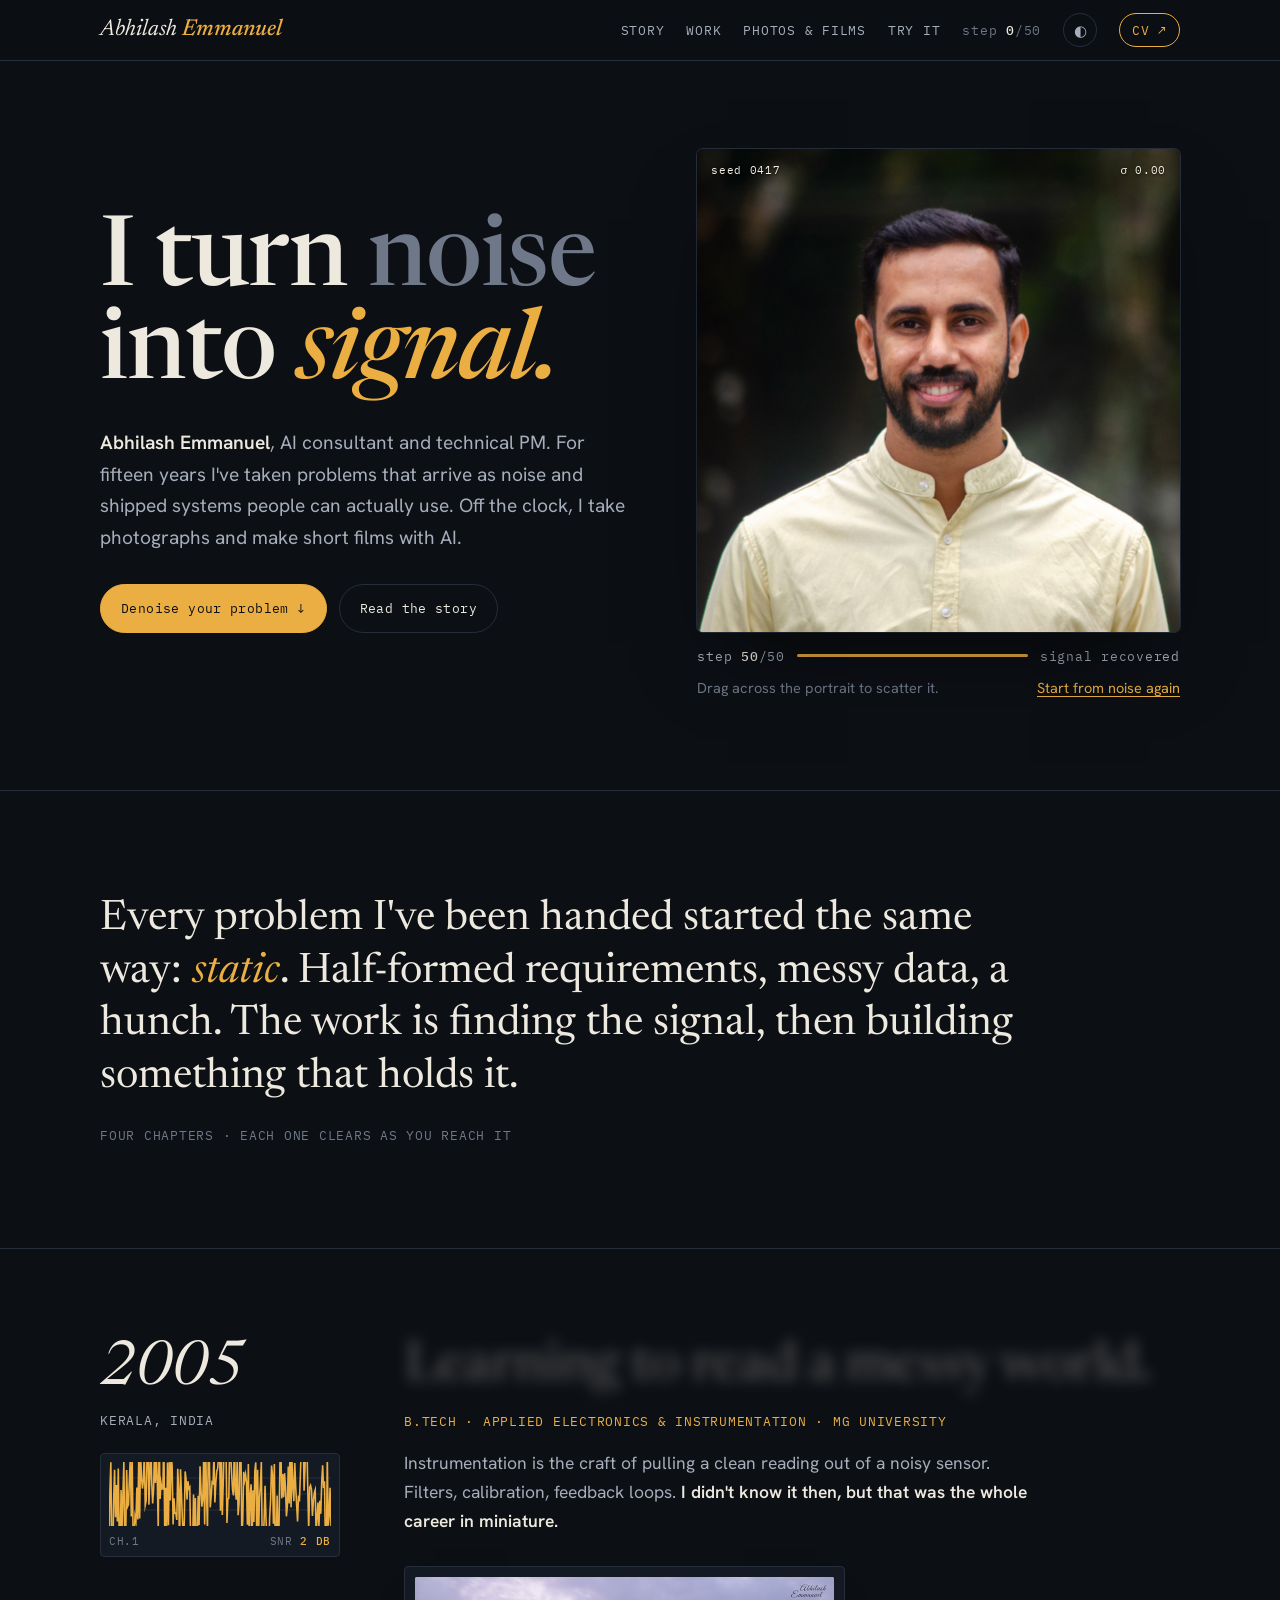
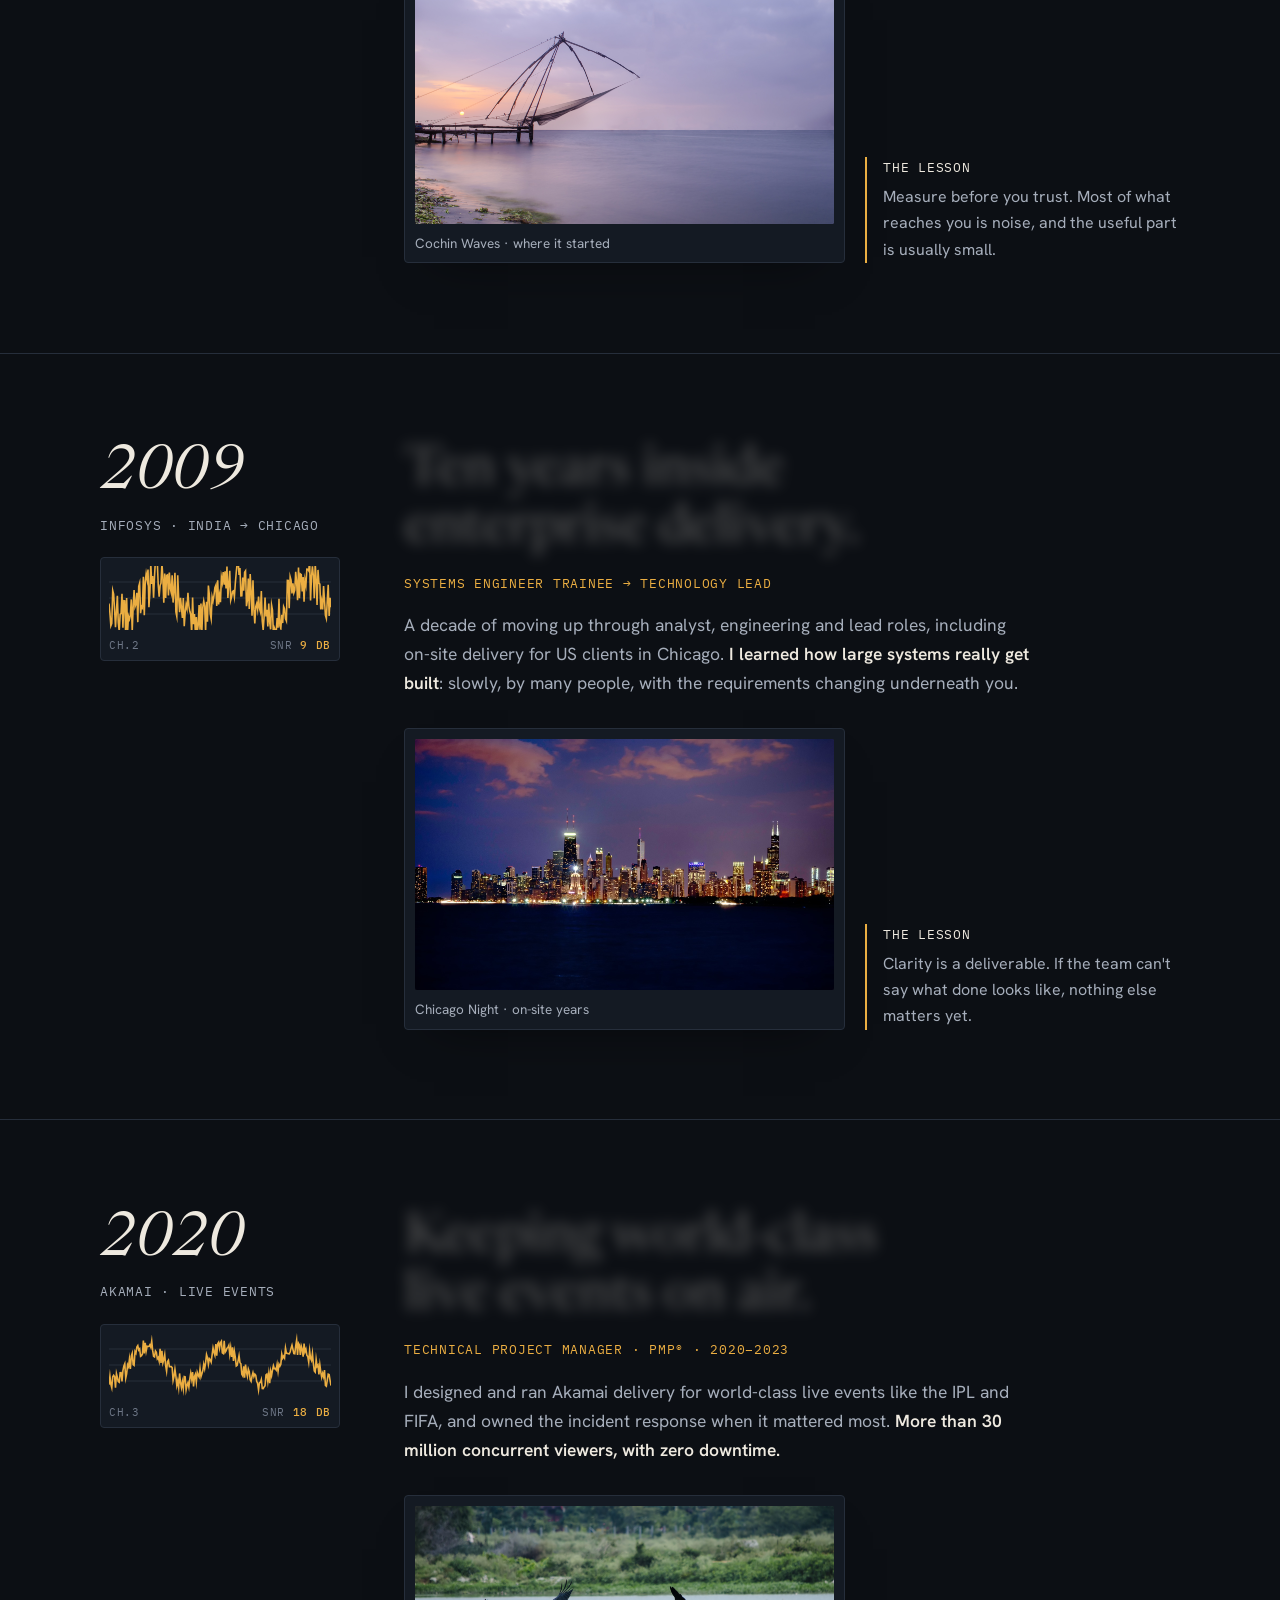
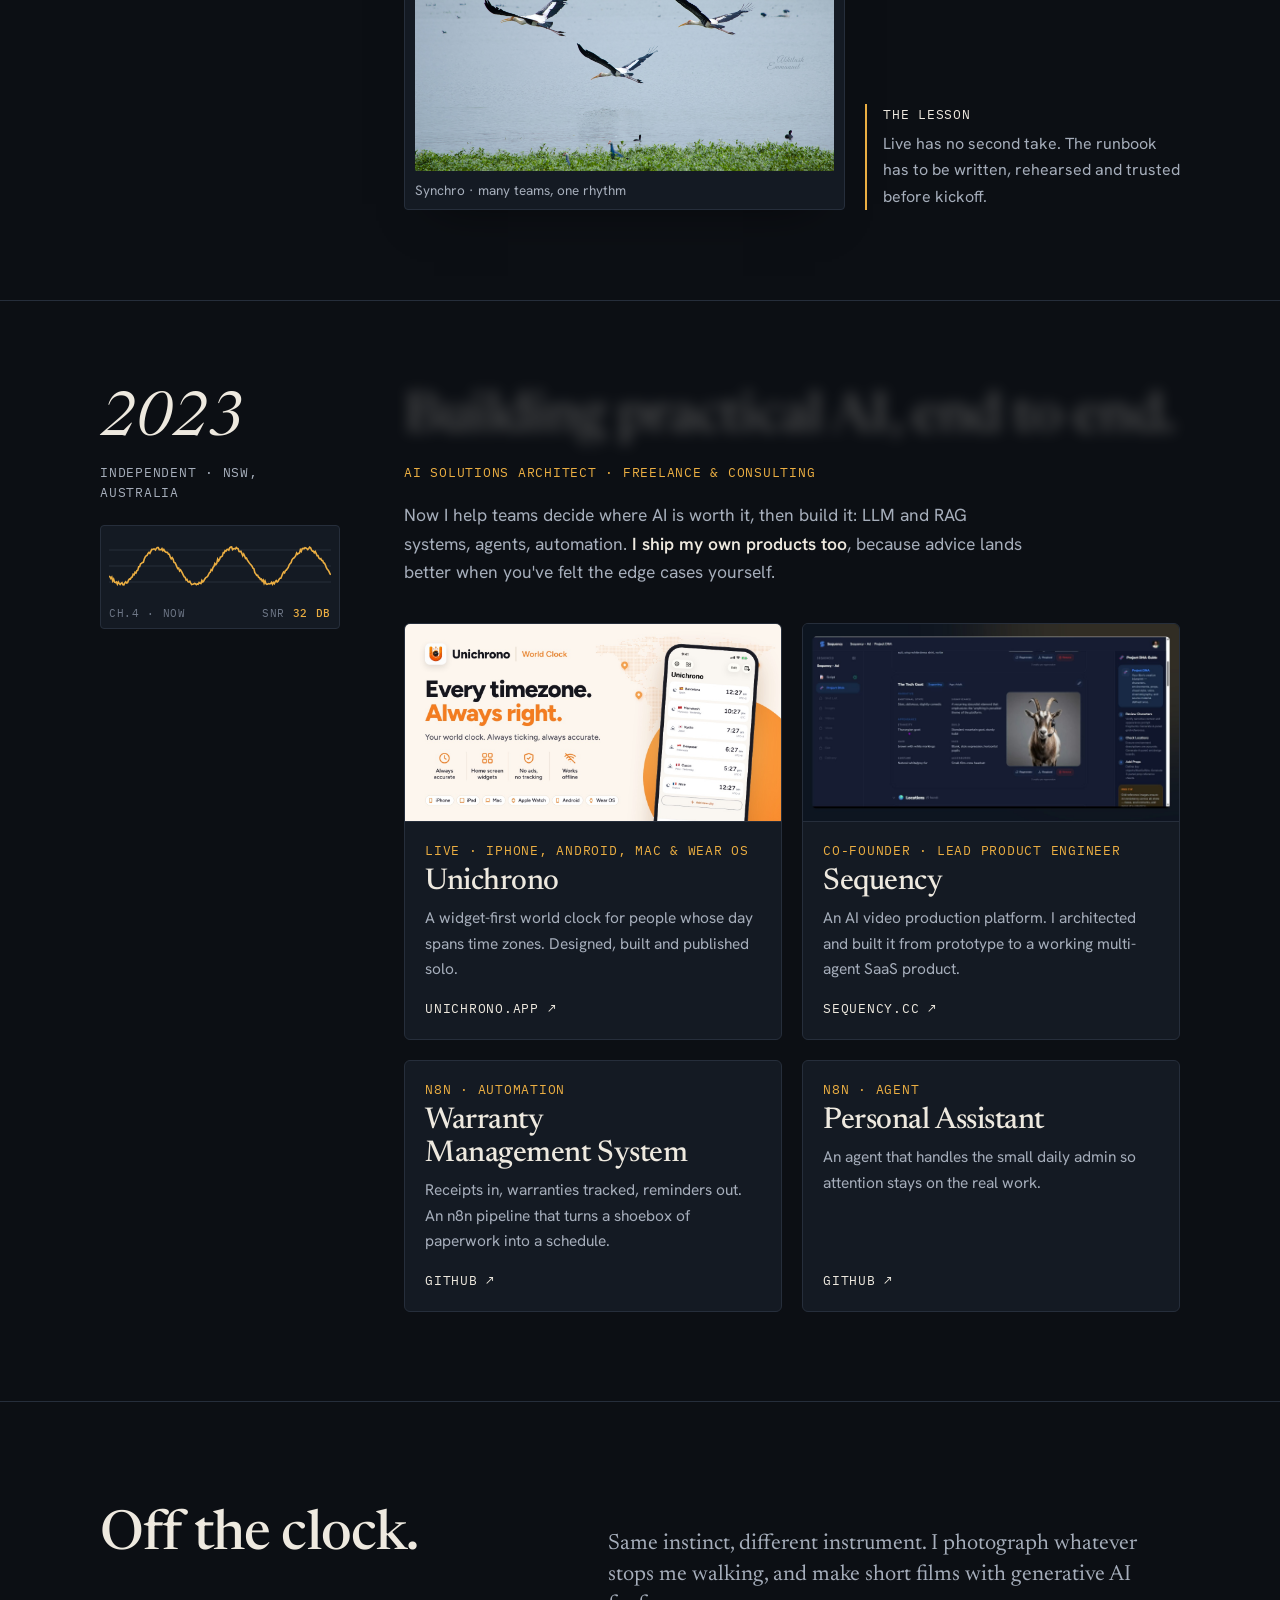
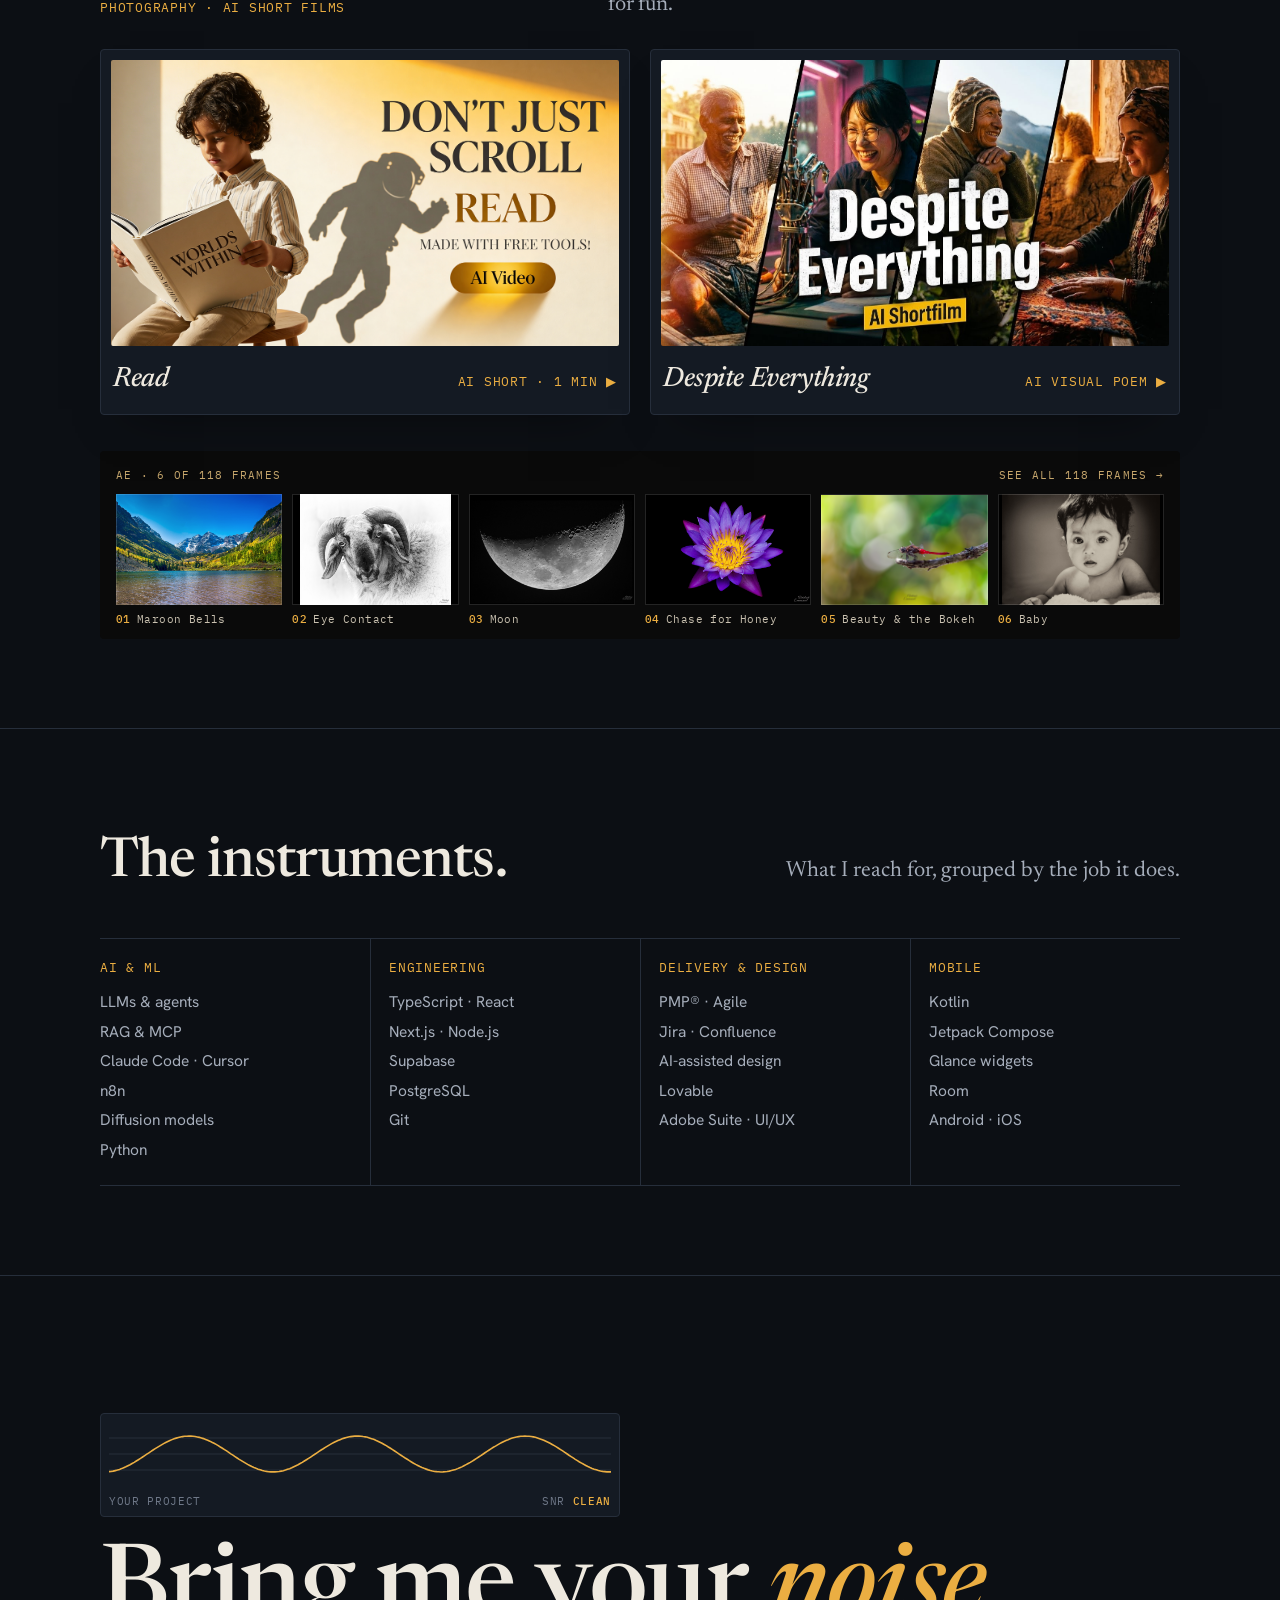
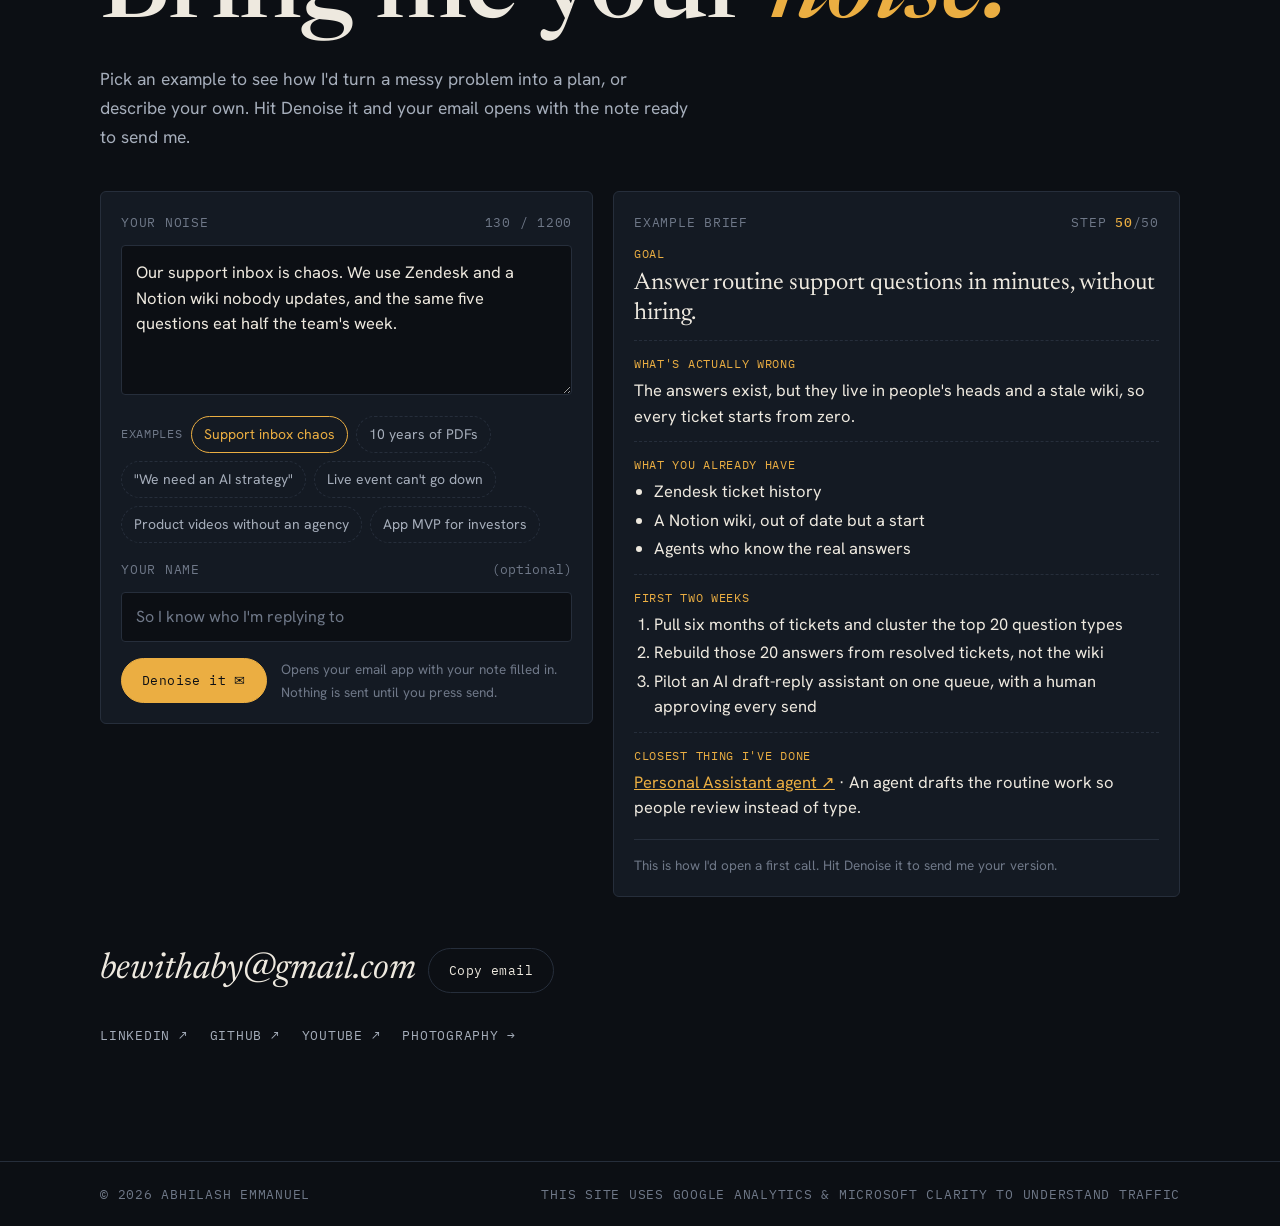
==== commit 7dfb8f0c: "Shorten Akamai chapter text to match other chapters Co-Authored-By: Claude Opus 5.5 <noreply@anthrop" ====
--- a/index.html
+++ b/index.html
@@ -320,7 +320,7 @@
     <div class="body">
       <h2 class="resolve">Keeping world-class live events on air.</h2>
       <div class="role mono">Technical Project Manager · PMP® · 2020–2023</div>
-      <p>I partnered with enterprise customers to design and run Akamai delivery and media solutions for major global live events, including the IPL and FIFA. <strong>More than 30 million concurrent viewers, with zero downtime.</strong> I owned incident triage, post-incident reviews and runbooks for those events, coordinating engineering and support teams across time zones. In the evenings I finished an M.Sc. in Cyber Forensics &amp; Information Security at the University of Madras.</p>
+      <p>I designed and ran Akamai delivery for world-class live events like the IPL and FIFA, and owned the incident response when it mattered most. <strong>More than 30 million concurrent viewers, with zero downtime.</strong></p>
       <div class="aside">
         <figure><div class="gl scroll"><img src="assets/photography/synchro.jpg" alt="Three storks flying in formation low over a lake"><canvas></canvas></div><figcaption><span>Synchro · many teams, one rhythm</span></figcaption></figure>
         <div class="note"><span class="mono">The lesson</span>Live has no second take. The runbook has to be written, rehearsed and trusted before kickoff.</div>
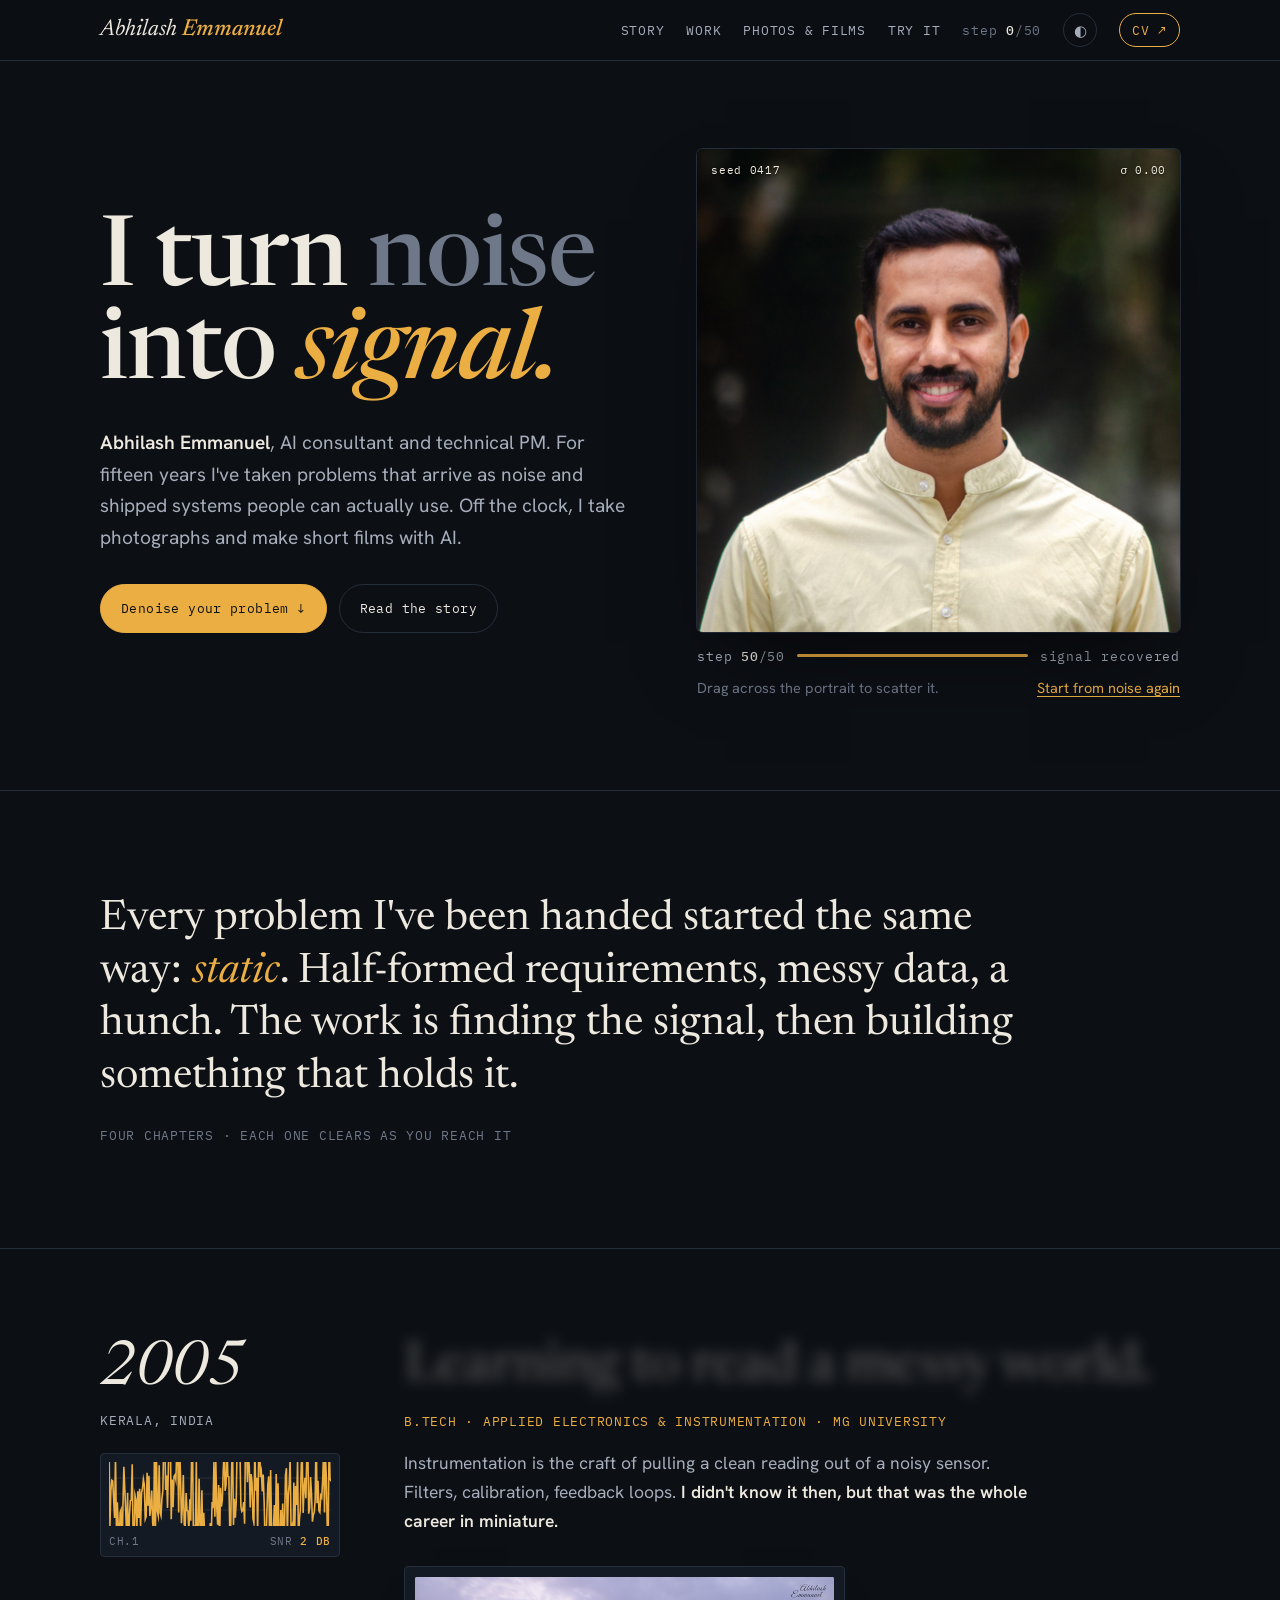
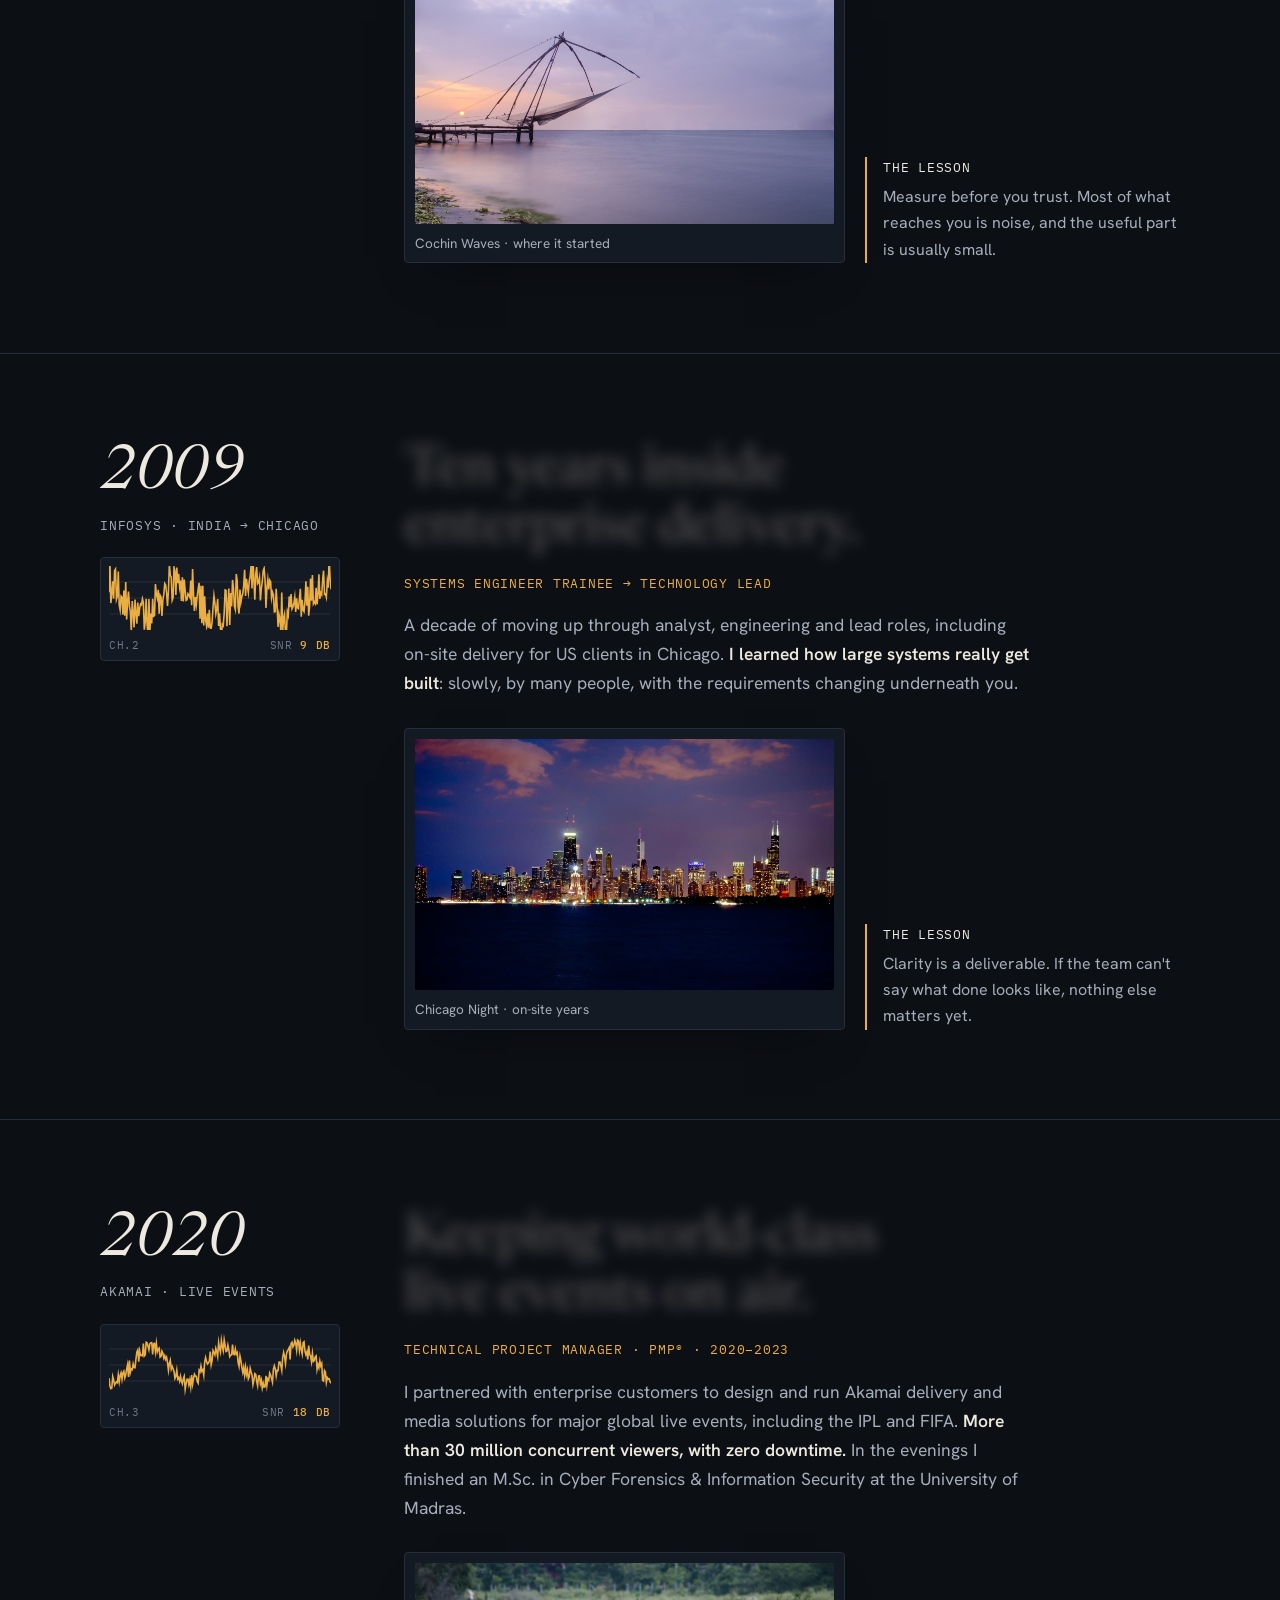
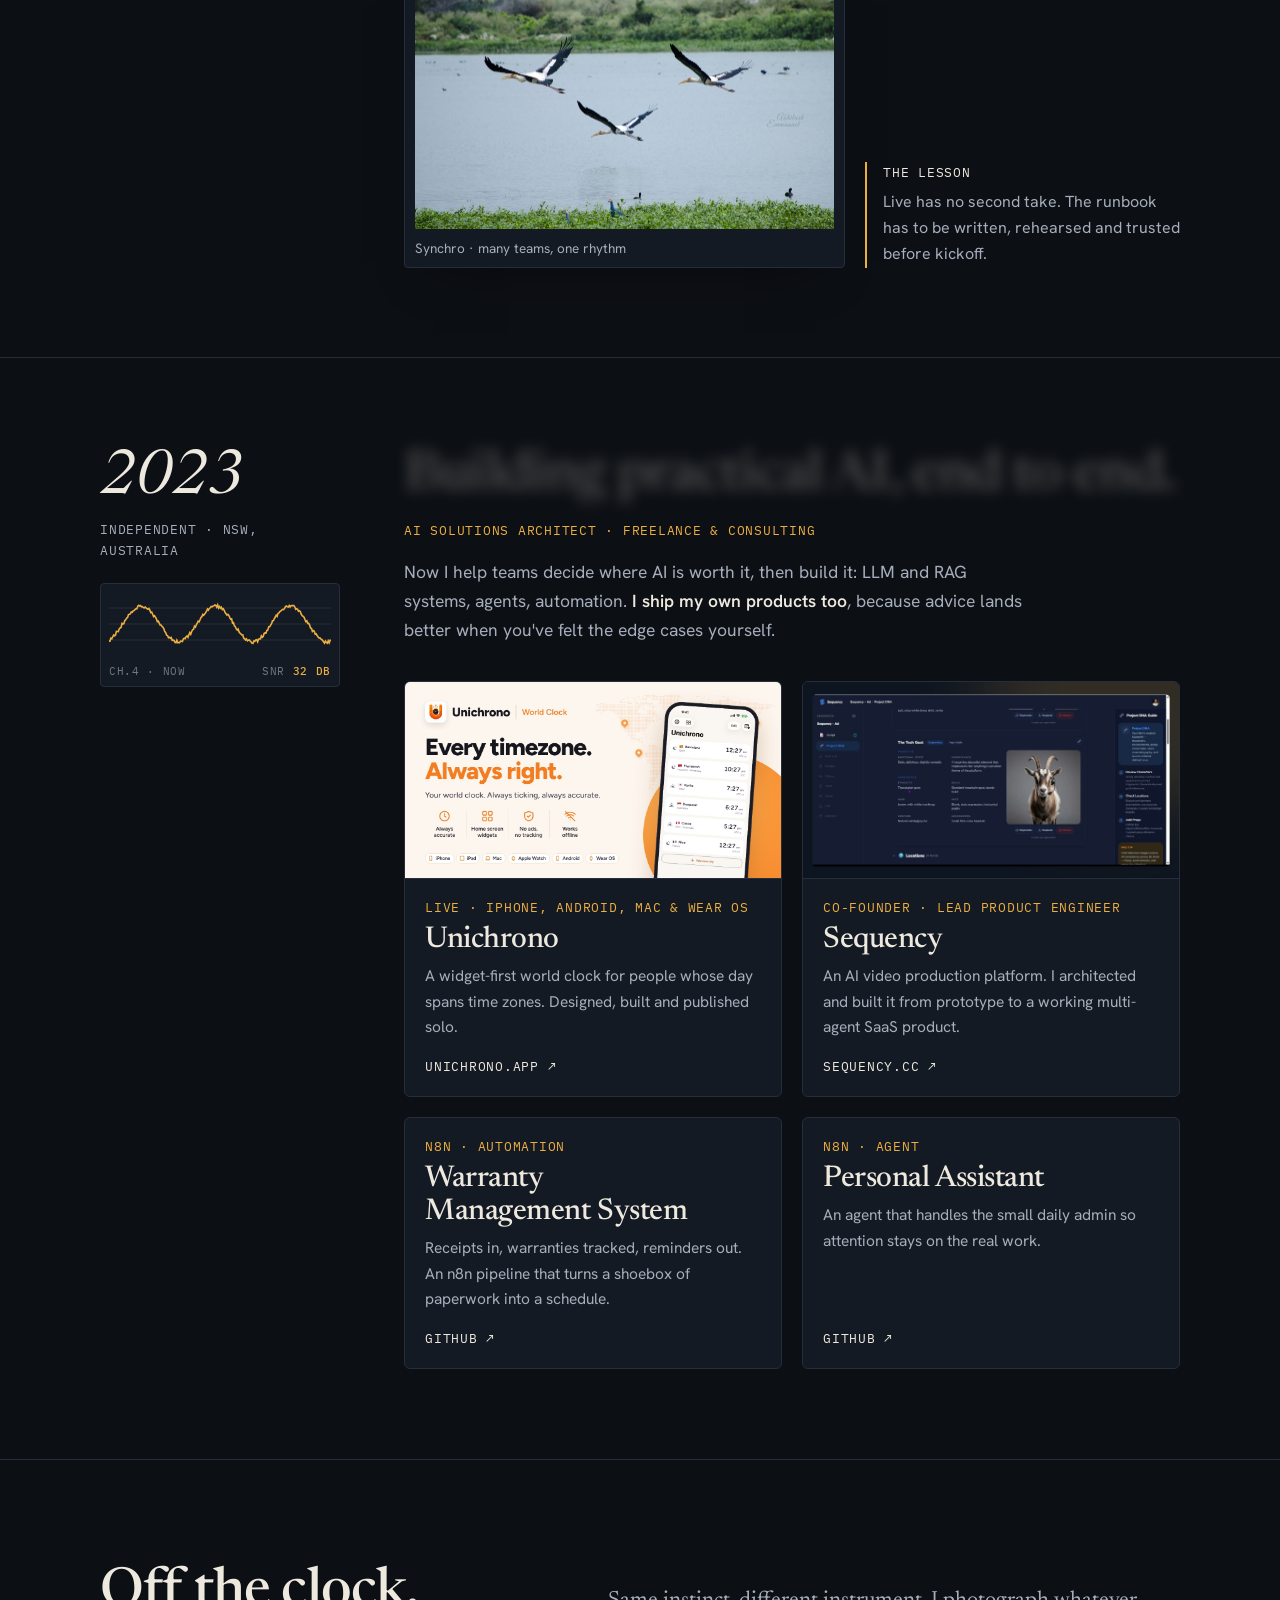
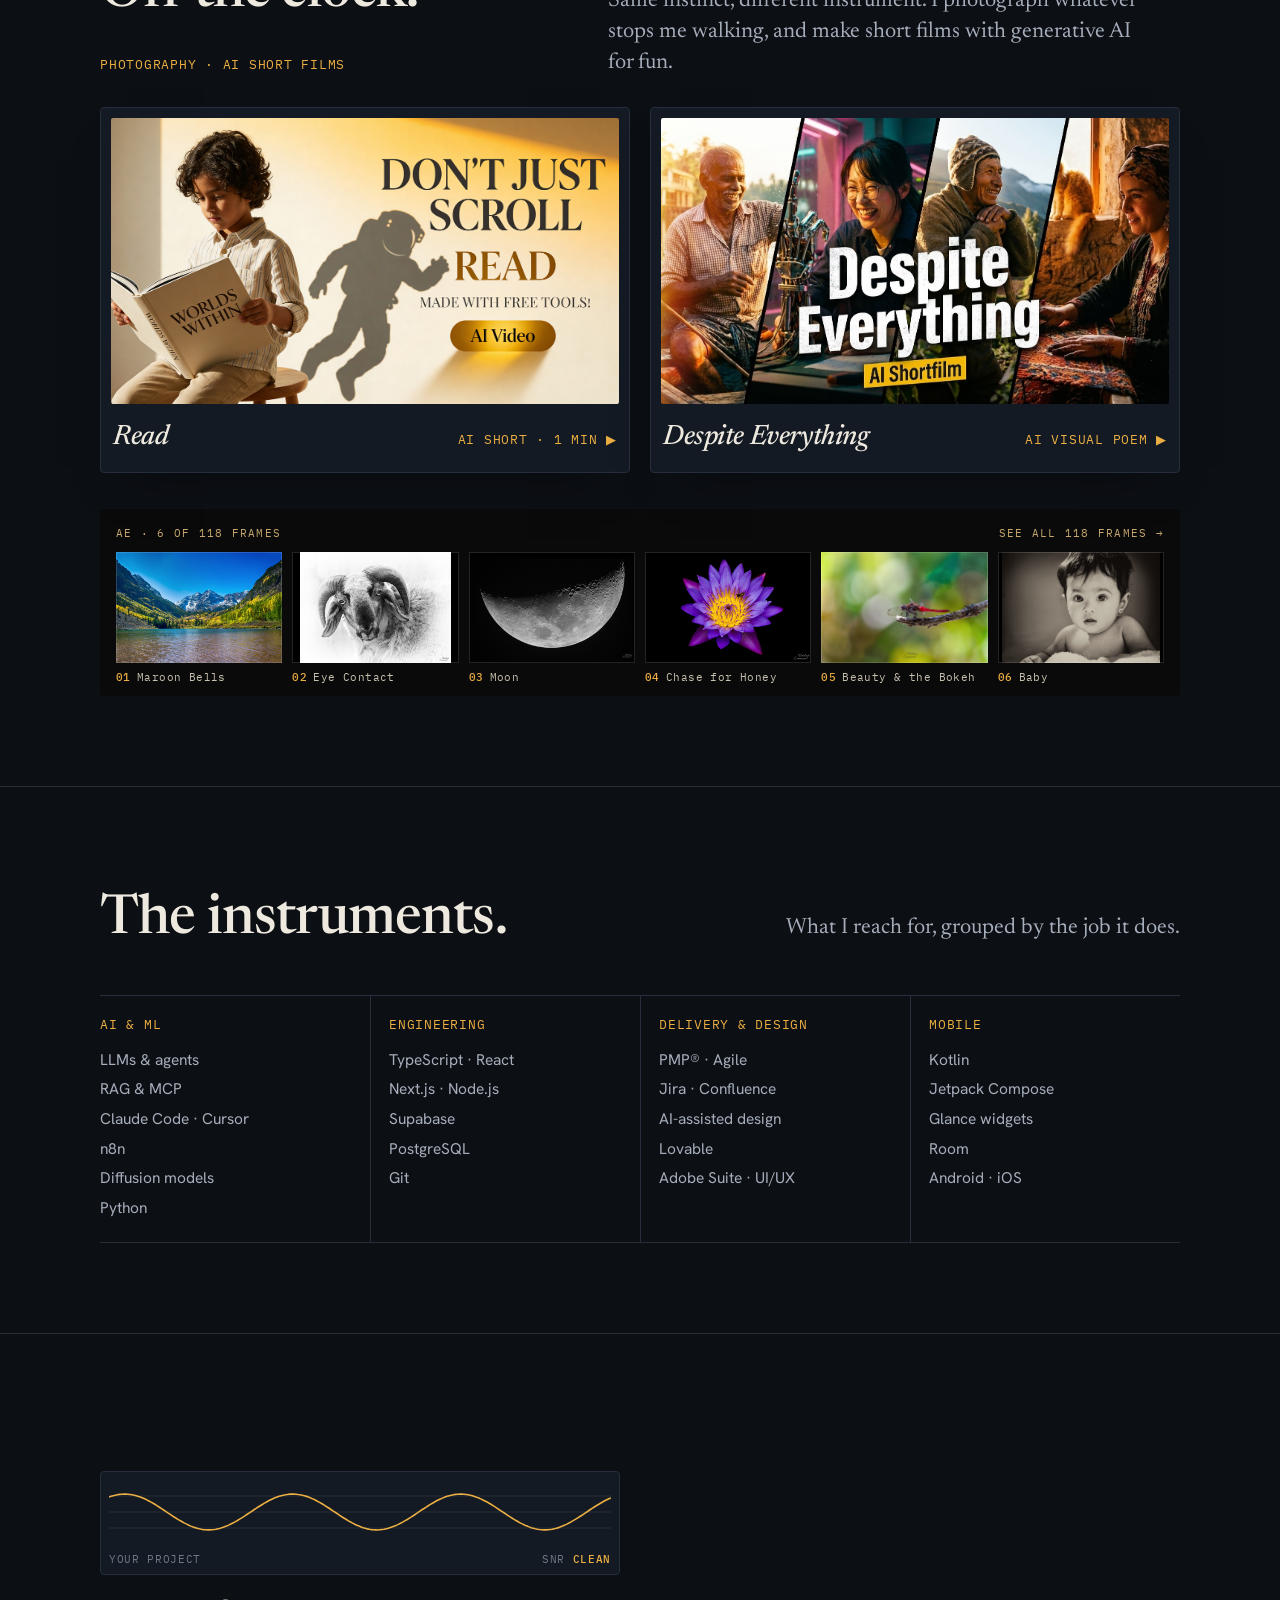
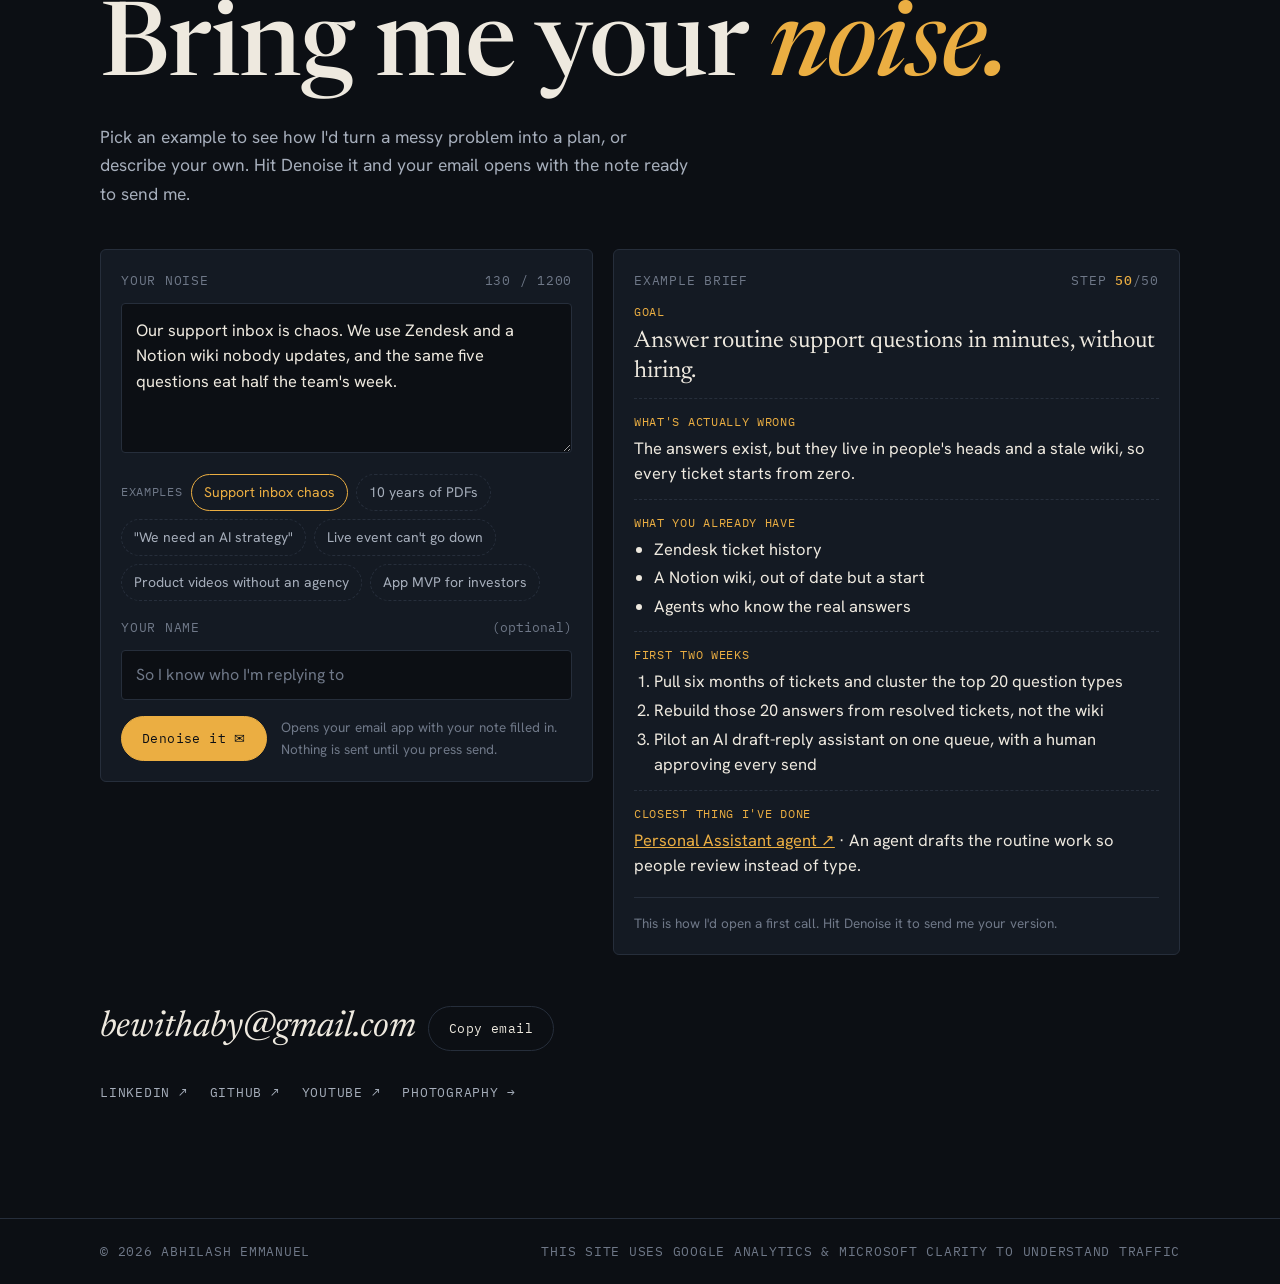
==== commit 6df3566e: "Restore Akamai chapter wording without the incident sentence Co-Authored-By: Claude Opus 5.5 <norepl" ====
--- a/index.html
+++ b/index.html
@@ -320,7 +320,7 @@
     <div class="body">
       <h2 class="resolve">Keeping world-class live events on air.</h2>
       <div class="role mono">Technical Project Manager · PMP® · 2020–2023</div>
-      <p>I designed and ran Akamai delivery for world-class live events like the IPL and FIFA, and owned the incident response when it mattered most. <strong>More than 30 million concurrent viewers, with zero downtime.</strong></p>
+      <p>I partnered with enterprise customers to design and run Akamai delivery and media solutions for major global live events, including the IPL and FIFA. <strong>More than 30 million concurrent viewers, with zero downtime.</strong> In the evenings I finished an M.Sc. in Cyber Forensics &amp; Information Security at the University of Madras.</p>
       <div class="aside">
         <figure><div class="gl scroll"><img src="assets/photography/synchro.jpg" alt="Three storks flying in formation low over a lake"><canvas></canvas></div><figcaption><span>Synchro · many teams, one rhythm</span></figcaption></figure>
         <div class="note"><span class="mono">The lesson</span>Live has no second take. The runbook has to be written, rehearsed and trusted before kickoff.</div>
